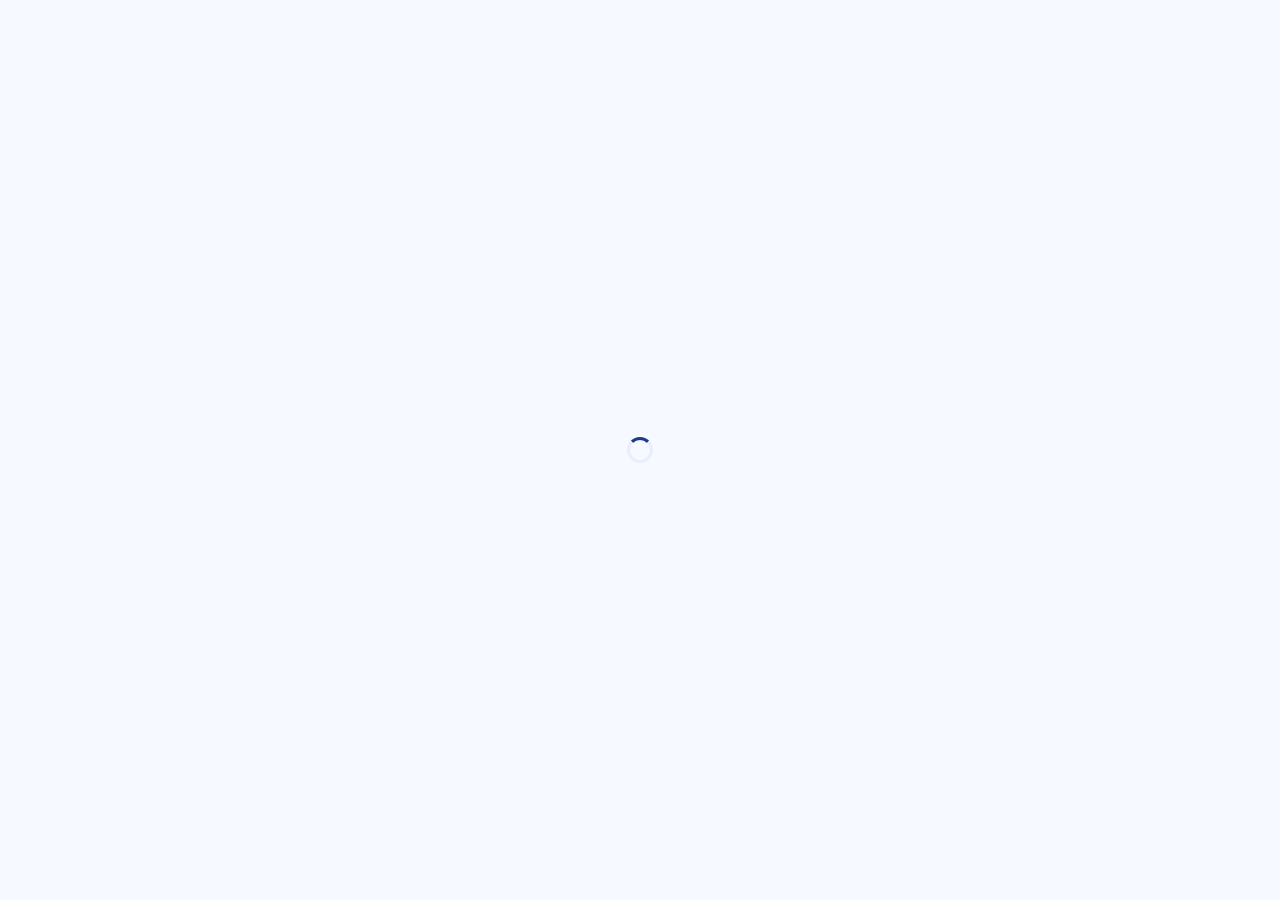
==== index.html @ 063c99f8 "Retirer le suivi de referents, qui n'alimentait rien et se trompait de personne S'abonner a un refer" ====
<!DOCTYPE html>
<html lang="fr">
<head>
  <meta charset="UTF-8" />
  <meta name="viewport" content="width=device-width, initial-scale=1.0" />
  <title>LaSourcee, plateforme de mentorat et d'orientation</title>
  <meta name="description" content="LaSourcee met en relation bénéficiaires et référents expérimentés. Posez vos questions d'orientation, de carrière et d'éducation financière." />
  <link rel="canonical" href="https://lasourcee.org/" />

  <!-- Mots-clés stratégiques. Google les ignore depuis 2009, mais Bing
       s'en sert encore comme signal secondaire, et l'exercice oblige à
       nommer précisément ce que le site propose. Deux termes sont
       géographiques : sur une requête générale, un site neuf n'a aucune
       chance face aux portails installés ; sur une requête localisée, la
       concurrence est mince et le visiteur bien plus qualifié. -->
  <meta name="keywords" content="mentorat étudiant, orientation scolaire, conseil de carrière, éducation financière, choisir sa filière, poser une question à un professionnel, mentor étudiant Afrique, orientation universitaire Bénin, reconversion professionnelle, premier emploi, stage étudiant, référent professionnel" />
  <meta name="author" content="LaSourcee" />
  <meta name="robots" content="index, follow, max-image-preview:large, max-snippet:-1" />
  <meta name="geo.region" content="BJ" />
  <meta name="theme-color" content="#1E3A8A" />
  <link rel="icon" type="image/png" href="assets/favicon.png" />
  <link rel="apple-touch-icon" href="assets/favicon.png" />

  <!-- Aperçu affiché lorsque le lien est partagé (WhatsApp, LinkedIn,
       Facebook, Slack...). Sans ces balises, le partage n'affiche qu'une
       URL nue. -->
  <meta property="og:type" content="website" />
  <meta property="og:site_name" content="LaSourcee" />
  <meta property="og:locale" content="fr_FR" />
  <meta property="og:url" content="https://lasourcee.org/" />
  <meta property="og:title" content="LaSourcee, plateforme de mentorat" />
  <meta property="og:description" content="Posez vos questions d'orientation, de carrière et d'éducation financière à des référents expérimentés." />
  <meta property="og:image" content="https://lasourcee.org/assets/lasource-partage.png" />
  <meta property="og:image:width" content="1200" />
  <meta property="og:image:height" content="630" />
  <meta property="og:image:alt" content="LaSourcee, plateforme de mentorat" />
  <meta name="twitter:card" content="summary_large_image" />
  <meta name="twitter:title" content="LaSourcee, plateforme de mentorat" />
  <meta name="twitter:description" content="Posez vos questions d'orientation, de carrière et d'éducation financière à des référents expérimentés." />
  <meta name="twitter:image" content="https://lasourcee.org/assets/lasource-partage.png" />

  <!-- Données structurées : elles décrivent le site aux moteurs de
       recherche dans un format qu'ils exploitent directement, plutôt
       que de leur laisser deviner à partir du texte. C'est ce qui
       permet à Google d'afficher le nom du site et son champ de
       recherche dans ses résultats. -->
  <script type="application/ld+json">
  {
    "@context": "https://schema.org",
    "@type": "WebSite",
    "name": "LaSourcee",
    "alternateName": "LaSourcee, plateforme de mentorat",
    "url": "https://lasourcee.org/",
    "inLanguage": "fr-FR",
    "description": "LaSourcee met en relation bénéficiaires et référents expérimentés autour du mentorat académique, de l'orientation de carrière et de l'éducation financière.",
    "publisher": {
      "@type": "Organization",
      "name": "LaSourcee",
      "url": "https://lasourcee.org/",
      "logo": {
        "@type": "ImageObject",
        "url": "https://lasourcee.org/assets/lasource-logo.png"
      }
    }
  }
  </script>

  <!-- Le champ de recherche interne : Google peut l'afficher
       directement sous le nom du site dans ses résultats. -->
  <script type="application/ld+json">
  {
    "@context": "https://schema.org",
    "@type": "WebSite",
    "url": "https://lasourcee.org/",
    "potentialAction": {
      "@type": "SearchAction",
      "target": {
        "@type": "EntryPoint",
        "urlTemplate": "https://lasourcee.org/?recherche={search_term_string}"
      },
      "query-input": "required name=search_term_string"
    }
  }
  </script>

  <!-- Questions fréquentes : elles peuvent apparaître dépliées dans les
       résultats de recherche, ce qui occupe plus de place et répond
       avant même le clic. Les réponses décrivent le fonctionnement réel
       du site : un contenu structuré qui ne correspond pas à la page
       est sanctionné par les moteurs. -->
  <script type="application/ld+json">
  {
    "@context": "https://schema.org",
    "@type": "FAQPage",
    "mainEntity": [
      {
        "@type": "Question",
        "name": "LaSourcee est-elle gratuite ?",
        "acceptedAnswer": {
          "@type": "Answer",
          "text": "Oui. Créer un compte, poser des questions et recevoir des réponses de référents est gratuit."
        }
      },
      {
        "@type": "Question",
        "name": "Qui répond aux questions ?",
        "acceptedAnswer": {
          "@type": "Answer",
          "text": "Des référents : des professionnels et des étudiants avancés dont la candidature a été examinée avant d'obtenir le badge de référent vérifié."
        }
      },
      {
        "@type": "Question",
        "name": "Sur quels sujets peut-on poser une question ?",
        "acceptedAnswer": {
          "@type": "Answer",
          "text": "Orientation et choix de filière, construction de carrière et premier emploi, et éducation financière."
        }
      },
      {
        "@type": "Question",
        "name": "Comment devenir référent ?",
        "acceptedAnswer": {
          "@type": "Answer",
          "text": "Depuis votre espace, déposez une candidature avec votre profession, votre expérience et vos domaines d'expertise. Un administrateur l'examine avant validation."
        }
      }
    ]
  }
  </script>
  <link rel="preconnect" href="https://fonts.googleapis.com" />
  <link rel="preconnect" href="https://fonts.gstatic.com" crossorigin />
  <link href="https://fonts.googleapis.com/css2?family=DM+Sans:wght@400;500;600;700&family=DM+Serif+Display&display=swap" rel="stylesheet" />
  <link rel="stylesheet" href="styles.css" />

  <style>
    /* La page reste masquée le temps de savoir si une session est
       ouverte. Sans cela, la vue d'accueil, marquée active dans le HTML,
       s'affiche puis cède la place à l'application : un membre connecté
       voit la vitrine défiler à chaque actualisation. Le voile est levé
       par le script, et par une sécurité si celui-ci ne s'exécute pas. */
    body.demarrage > section.vue,
    body.demarrage > footer { visibility: hidden; }
    .voile-demarrage {
      position: fixed; inset: 0; z-index: 4000;
      display: flex; align-items: center; justify-content: center;
      background: var(--fond);
    }
    .voile-demarrage span {
      width: 26px; height: 26px;
      border: 3px solid var(--bleu-clair);
      border-top-color: var(--primaire);
      border-radius: 50%;
      animation: tourner .7s linear infinite;
    }
    @keyframes tourner { to { transform: rotate(360deg); } }
    body:not(.demarrage) .voile-demarrage { display: none; }
  </style>

  <script>
  /* Appliqué avant le premier rendu : un thème posé plus tard ferait
     apparaître la page en clair une fraction de seconde avant de
     basculer. Choix mémorisé, sinon préférence du système. */
  (function () {
    try {
      var choix = localStorage.getItem('lasourcee-theme');
      if (!choix) {
        choix = window.matchMedia
          && window.matchMedia('(prefers-color-scheme: dark)').matches
          ? 'dark' : 'light';
      }
      if (choix === 'dark') {
        document.documentElement.setAttribute('data-theme', 'dark');
      }
    } catch (e) { /* stockage refusé : thème clair par défaut */ }
  })();
  </script>
</head>
<body class="demarrage">
<div class="voile-demarrage" aria-hidden="true"><span></span></div>

<!-- ============================================================
     BANDEAU CONSENTEMENT COOKIES
     ============================================================ -->
<div class="cookie-banniere" id="cookieBanniere" role="dialog" aria-label="Consentement aux cookies">
  <div class="cookie-texte">
    <strong>Respect de votre vie privée</strong>
    <p>LaSourcee utilise uniquement des cookies nécessaires à votre connexion
       et à votre confort de navigation. Aucune publicité, aucun traçage tiers.</p>
  </div>
  <div class="cookie-actions">
    <button class="btn btn-secondaire btn-petit" onclick="repondreCookies(false)">Refuser</button>
    <button class="btn btn-primaire btn-petit" onclick="repondreCookies(true)">Accepter</button>
  </div>
</div>

<!-- ============================================================
     ZONE DES TOASTS (notifications de confirmation)
     ============================================================ -->
<div class="toasts" id="zoneToasts"></div>

<!-- ============================================================
     VUE 1 — PAGE D'ACCUEIL (non connecté)
     ============================================================ -->
<section class="vue" id="vue-accueil">
  <div class="hero">
    <nav class="hero-nav">
      <a class="marque" href="#" aria-label="LaSourcee, accueil">
        <span class="logo-zone logo-zone-navbar">
          <img src="assets/lasource-symbole.png" alt="" class="logo-img"
               onerror="this.style.display='none'; this.nextElementSibling.style.display='flex';">
          <span class="logo-placeholder" aria-hidden="true">L</span>
        </span>
        <span class="marque-texte">LaSourc<span class="lettre-rouge">e</span></span>
      </a>
      <button class="burger burger-hero" id="burgerHero" aria-label="Menu" onclick="basculerBurgerHero()">
        <span></span><span></span><span></span>
      </button>
      <div class="actions" id="actionsHero">
        <!-- Deux formes du même réglage. Sur écran large, l'icône dans la
             barre. Sur téléphone, une ligne nommée dans le menu que le
             burger ouvre : la barre n'a pas la place, et une icône lune
             seule ne se comprend pas. -->
        <button class="bouton-theme theme-barre" onclick="basculerTheme()" title="Changer de thème" aria-label="Changer de thème">
          <svg class="icone-lune" viewBox="0 0 24 24" fill="none" stroke="currentColor" stroke-width="2" stroke-linecap="round" stroke-linejoin="round"><path d="M21 12.8A9 9 0 1 1 11.2 3a7 7 0 0 0 9.8 9.8z"/></svg>
          <svg class="icone-soleil" viewBox="0 0 24 24" fill="none" stroke="currentColor" stroke-width="2" stroke-linecap="round" stroke-linejoin="round"><circle cx="12" cy="12" r="4"/><path d="M12 2v2M12 20v2M4.9 4.9l1.4 1.4M17.7 17.7l1.4 1.4M2 12h2M20 12h2M4.9 19.1l1.4-1.4M17.7 6.3l1.4-1.4"/></svg>
        </button>
        <button class="ligne-theme" onclick="basculerTheme()">
          <span>Thème</span>
          <span class="ligne-theme-etat">Clair</span>
        </button>
        <button class="btn btn-secondaire" onclick="afficherVue('vue-connexion')">Se connecter</button>
        <button class="btn btn-primaire" onclick="afficherVue('vue-inscription')">Créer un compte</button>
      </div>
    </nav>
    <div class="hero-contenu">
      <div>
         <span class="hero-badge">
          <svg width="14" height="14" viewBox="0 0 24 24" fill="none" stroke="currentColor" stroke-width="2.2" stroke-linecap="round" stroke-linejoin="round"><circle cx="12" cy="12" r="9"/><path d="M15.5 8.5 10.5 10.5 8.5 15.5 13.5 13.5z"/></svg>
          La plateforme qui répond à vos questions
        </span>
        <h1>Trouvez les réponses <em>auprès de ceux qui sont déjà passés par là</em>.</h1>
        <p class="intro">
          <strong>LaSourcee</strong> vous permet d'échanger directement avec des
          professionnels issus des domaines qui vous inspirent. Que vous soyez
          étudiant, débutant ou en pleine réflexion sur votre carrière, posez
          vos questions et bénéficiez de retours d'expérience pour mieux avancer.
        </p>
        <div class="cta">
          <button class="btn btn-primaire" onclick="afficherVue('vue-inscription')">Créer mon compte</button>
          <button class="btn btn-secondaire" onclick="afficherVue('vue-connexion')">J'ai déjà un compte</button>
        </div>
        <div class="hero-actions-mobile">
          <button class="btn btn-primaire" onclick="afficherVue('vue-inscription')">Créer mon compte</button>
          <button class="btn btn-secondaire" onclick="afficherVue('vue-connexion')">J'ai déjà un compte</button>
        </div>
        <ul class="hero-avantages">
          <li>
            <span class="hero-av-icon"><svg width="18" height="18" viewBox="0 0 24 24" fill="none" stroke="currentColor" stroke-width="2" stroke-linecap="round" stroke-linejoin="round"><path d="M21 15a2 2 0 0 1-2 2H7l-4 4V5a2 2 0 0 1 2-2h14a2 2 0 0 1 2 2z"/></svg></span>
            <span>Échangez avec des professionnels</span>
          </li>
          <li>
            <span class="hero-av-icon"><svg width="18" height="18" viewBox="0 0 24 24" fill="none" stroke="currentColor" stroke-width="2" stroke-linecap="round" stroke-linejoin="round"><circle cx="11" cy="11" r="8"/><path d="M21 21l-4.35-4.35"/></svg></span>
            <span>Trouvez des réponses concrètes</span>
          </li>
          <li>
            <span class="hero-av-icon"><svg width="18" height="18" viewBox="0 0 24 24" fill="none" stroke="currentColor" stroke-width="2" stroke-linecap="round" stroke-linejoin="round"><path d="M4.5 16.5L3 21l4.5-1.5M14 4l6 6-9 9H5v-6z"/></svg></span>
            <span>Avancez dans votre parcours</span>
          </li>
          <li>
            <span class="hero-av-icon"><svg width="18" height="18" viewBox="0 0 24 24" fill="none" stroke="currentColor" stroke-width="2" stroke-linecap="round" stroke-linejoin="round"><rect x="3" y="5" width="18" height="14" rx="2"/><path d="M3 10h18M8 15h3"/></svg></span>
            <span>Préparez vos choix financiers</span>
          </li>
        </ul>
      </div>
      <div class="hero-illu">
        <div class="hero-illu-titre">
          <span class="hero-illu-icone" aria-hidden="true">
            <svg width="22" height="22" viewBox="0 0 24 24" fill="none" stroke="currentColor" stroke-width="2" stroke-linecap="round" stroke-linejoin="round"><path d="M21 15a2 2 0 0 1-2 2H7l-4 4V5a2 2 0 0 1 2-2h14a2 2 0 0 1 2 2z"/></svg>
          </span>
          <h2>Questions populaires</h2>
        </div>
        <div id="hero-questions">
          <p class="hero-vide">Chargement des dernières questions…</p>
        </div>
        </div>
    </div>
    <div class="hero-stats-wrap">
      <div class="hero-stats">
        <p class="hero-stats-titre">Rejoignez une communauté grandissante</p>
        <div class="hero-stats-grid">
          <div class="hero-stat">
            <span class="hero-stat-icon"><svg width="20" height="20" viewBox="0 0 24 24" fill="none" stroke="currentColor" stroke-width="2" stroke-linecap="round" stroke-linejoin="round"><path d="M17 21v-2a4 4 0 0 0-4-4H5a4 4 0 0 0-4 4v2"/><circle cx="9" cy="7" r="4"/><path d="M23 21v-2a4 4 0 0 0-3-3.87M16 3.13a4 4 0 0 1 0 7.75"/></svg></span>
            <div><strong id="stat-membres">…</strong><span>Membres</span></div>
          </div>
          <div class="hero-stat">
            <span class="hero-stat-icon"><svg width="20" height="20" viewBox="0 0 24 24" fill="none" stroke="currentColor" stroke-width="2" stroke-linecap="round" stroke-linejoin="round"><path d="M21 15a2 2 0 0 1-2 2H7l-4 4V5a2 2 0 0 1 2-2h14a2 2 0 0 1 2 2z"/></svg></span>
            <div><strong id="stat-questions">…</strong><span>Questions posées</span></div>
          </div>
          <div class="hero-stat">
            <span class="hero-stat-icon"><svg width="20" height="20" viewBox="0 0 24 24" fill="none" stroke="currentColor" stroke-width="2" stroke-linecap="round" stroke-linejoin="round"><path d="M22 11.08V12a10 10 0 1 1-5.93-9.14"/><path d="M22 4L12 14.01l-3-3"/></svg></span>
            <div><strong id="stat-reponses">…</strong><span>Réponses partagées</span></div>
          </div>
          <div class="hero-stat hero-stat-note">
            <span class="hero-stat-icon"><svg width="20" height="20" viewBox="0 0 24 24" fill="currentColor" stroke="currentColor" stroke-width="1" stroke-linecap="round" stroke-linejoin="round"><polygon points="12 2 15.09 8.26 22 9.27 17 14.14 18.18 21.02 12 17.77 5.82 21.02 7 14.14 2 9.27 8.91 8.26 12 2"/></svg></span>
            <div><strong>4,8/5</strong><span>Note moyenne</span></div>
          </div>
        </div>
      </div>
    </div>
  </div>

  <footer class="pied-page">
    <div class="pied-contenu">
      <div class="pied-marque">
        <span class="pied-nom">LaSourcee</span>
        <p>Le mentorat qui relie les générations : orientation, carrière,
           éducation financière.</p>
      </div>
      <nav class="pied-liens" aria-label="Liens de bas de page">
        <button type="button" onclick="ouvrirMentionsLegales('confidentialite')">Confidentialité</button>
        <button type="button" onclick="ouvrirMentionsLegales('conditions')">Conditions d'utilisation</button>
        <button type="button" onclick="ouvrirMentionsLegales('mentions')">Mentions légales</button>
        <a href="mailto:djorod@lasourcee.org">Nous écrire</a>
      </nav>
    </div>
    <div class="pied-bas">
      <span>&copy; 2026 LaSourcee. Tous droits réservés.</span>
      <span class="pied-signature">Coding_DJOROD</span>
    </div>
  </footer>

</section>

<!-- ============================================================
     VUE 2 — CONNEXION
     ============================================================ -->
<section class="vue" id="vue-connexion">
  <div class="page-auth">
    <div class="boite-auth">
      <div class="logo-auth">
        <span class="logo-zone logo-zone-auth">
          <img src="assets/lasource-logo.png" alt="LaSourcee" class="logo-img"
               onerror="this.style.display='none'; this.nextElementSibling.style.display='flex';">
          <span class="logo-placeholder logo-placeholder-grand" aria-hidden="true">
            <span class="logo-placeholder-letter">L</span>
            <span class="logo-placeholder-nom">LaSourcee</span>
          </span>
        </span>
      </div>
      <h1>Bienvenue</h1>
      <p class="sous-titre">Connectez-vous pour accéder à votre espace</p>

      <button class="btn-social" id="btn-google" onclick="connecterGoogle()">
        <svg viewBox="0 0 24 24"><path fill="#4285F4" d="M22.56 12.25c0-.78-.07-1.53-.2-2.25H12v4.26h5.92c-.26 1.37-1.04 2.53-2.21 3.31v2.77h3.57c2.08-1.92 3.28-4.74 3.28-8.09z"/><path fill="#34A853" d="M12 23c2.97 0 5.46-.98 7.28-2.66l-3.57-2.77c-.98.66-2.23 1.06-3.71 1.06-2.86 0-5.29-1.93-6.16-4.53H2.18v2.84C3.99 20.53 7.7 23 12 23z"/><path fill="#FBBC05" d="M5.84 14.09c-.22-.66-.35-1.36-.35-2.09s.13-1.43.35-2.09V7.07H2.18C1.43 8.55 1 10.22 1 12s.43 3.45 1.18 4.93l3.66-2.84z"/><path fill="#EA4335" d="M12 5.38c1.62 0 3.06.56 4.21 1.64l3.15-3.15C17.45 2.09 14.97 1 12 1 7.7 1 3.99 3.47 2.18 7.07l3.66 2.84c.87-2.6 3.3-4.53 6.16-4.53z"/></svg>
        Continuer avec Google
      </button>

      <div class="sep-ou">ou avec votre e-mail</div>

      <div class="champ">
        <label for="email-conn">Adresse e-mail</label>
        <input type="email" id="email-conn" placeholder="vous@exemple.com" autocomplete="email" />
      </div>
      <div class="champ">
        <label>Mot de passe</label>
        <div class="champ-mdp"><input type="password" id="mdp-conn" placeholder="••••••••" /><button type="button" class="btn-oeil" aria-label="Afficher le mot de passe" onclick="basculerOeil(this)"><svg class="oeil-ouvert" viewBox="0 0 24 24" width="18" height="18" fill="none" stroke="currentColor" stroke-width="2" stroke-linecap="round" stroke-linejoin="round"><path d="M1 12s4-7 11-7 11 7 11 7-4 7-11 7S1 12 1 12z"/><circle cx="12" cy="12" r="3"/></svg><svg class="oeil-ferme" viewBox="0 0 24 24" width="18" height="18" fill="none" stroke="currentColor" stroke-width="2" stroke-linecap="round" stroke-linejoin="round" style="display:none;"><path d="M17.94 17.94A10.94 10.94 0 0 1 12 19c-7 0-11-7-11-7a19.77 19.77 0 0 1 4.22-5.17"/><path d="M9.9 4.24A10.94 10.94 0 0 1 12 4c7 0 11 7 11 7a19.85 19.85 0 0 1-3.17 4.05"/><path d="M14.12 14.12a3 3 0 1 1-4.24-4.24"/><line x1="1" y1="1" x2="23" y2="23"/></svg></button></div>
      </div>
      <div class="liens-connexion">
        <!-- Accès permanent à la saisie du code. Quelqu'un qui ferme la
             page après son inscription, ou qui revient le lendemain, ne
             doit pas avoir à échouer à se connecter pour retrouver
             l'endroit où saisir son code. -->
        <a href="#" onclick="ouvrirSaisieCode(); return false;">J'ai un code à saisir</a>
        <a href="#" onclick="afficherVue('vue-oubli'); return false;">Mot de passe oublié ?</a>
      </div>
      <button class="btn btn-primaire btn-bloc" onclick="seConnecter()">Se connecter</button>
      <p class="lien-bas">Pas encore de compte ? <a href="#" onclick="afficherVue('vue-inscription'); return false;">Créer un compte</a></p>
    </div>
  </div>
</section>

<!-- ============================================================
     VUE 3 — INSCRIPTION
     ============================================================ -->
<section class="vue" id="vue-inscription">
  <div class="page-auth">
    <div class="boite-auth">
      <div class="logo-auth">
        <span class="logo-zone logo-zone-auth">
          <img src="assets/lasource-logo.png" alt="LaSourcee" class="logo-img"
               onerror="this.style.display='none'; this.nextElementSibling.style.display='flex';">
          <span class="logo-placeholder logo-placeholder-grand" aria-hidden="true">
            <span class="logo-placeholder-letter">L</span>
            <span class="logo-placeholder-nom">LaSourcee</span>
          </span>
        </span>
      </div>
      <h1>Créer un compte</h1>
      <p class="sous-titre">Choisissez votre profil pour commencer</p>

      <div class="choix-roles">
        <div class="carte-role actif" data-role="etudiant" onclick="choisirRole(this, 'etudiant')">
          <svg class="ic" style="width:28px;height:28px;" viewBox="0 0 24 24" aria-hidden="true"><path d="M3 8.4 12 4.6l9 3.8-9 3.8z" fill="none" stroke="currentColor" stroke-width="1.7" stroke-linejoin="round"/><path d="M20.4 8.7v4.6M7 11V15c0 1.4 2.2 2.6 5 2.6s5-1.2 5-2.6v-4" fill="none" stroke="currentColor" stroke-width="1.7" stroke-linecap="round"/></svg>
          <strong>Bénéficiaire</strong>
          <span>Je cherche des conseils</span>
        </div>
        <div class="carte-role" data-role="mentor" onclick="choisirRole(this, 'mentor')">
          <svg class="ic" style="width:28px;height:28px;" viewBox="0 0 24 24" aria-hidden="true"><path d="M7 4.5h10V8a5 5 0 0 1-10 0z M7 5.8H4.2v1.6a3 3 0 0 0 3 3 M17 5.8h2.8v1.6a3 3 0 0 1-3 3 M9.5 14.2h5 M10 14.2v3h4v-3 M8 20h8" fill="none" stroke="currentColor" stroke-width="1.7" stroke-linecap="round" stroke-linejoin="round"/></svg>
          <strong>Référent</strong>
          <span>Je partage mon expertise</span>
        </div>
      </div>

      <div class="champs-cote">
        <div class="champ"><label>Prénom</label><input type="text" id="prenom-ins" placeholder="Chabi" /></div>
        <div class="champ"><label>Nom</label><input type="text" id="nom-ins" placeholder="Gbaguidi" /></div>
      </div>
      <div class="champ"><label for="email-ins">Adresse e-mail</label><input type="email" id="email-ins" placeholder="vous@exemple.com" /></div>
      <div class="champ"><label for="tel-ins">Téléphone <span class="facultatif">facultatif</span></label>
        <input type="tel" id="tel-ins" inputmode="tel" autocomplete="tel"
               placeholder="+XXX XX XX XX XX" />
        <p class="aide-champ">Avec l'indicatif de votre pays. Visible de vous
          seul, il sert à vous joindre si votre adresse e-mail ne répond plus.</p>
      </div>
      <div class="champ"><label>Mot de passe</label><div class="champ-mdp"><input type="password" id="mdp-ins" placeholder="Au moins 8 caractères" /><button type="button" class="btn-oeil" aria-label="Afficher le mot de passe" onclick="basculerOeil(this)"><svg class="oeil-ouvert" viewBox="0 0 24 24" width="18" height="18" fill="none" stroke="currentColor" stroke-width="2" stroke-linecap="round" stroke-linejoin="round"><path d="M1 12s4-7 11-7 11 7 11 7-4 7-11 7S1 12 1 12z"/><circle cx="12" cy="12" r="3"/></svg><svg class="oeil-ferme" viewBox="0 0 24 24" width="18" height="18" fill="none" stroke="currentColor" stroke-width="2" stroke-linecap="round" stroke-linejoin="round" style="display:none;"><path d="M17.94 17.94A10.94 10.94 0 0 1 12 19c-7 0-11-7-11-7a19.77 19.77 0 0 1 4.22-5.17"/><path d="M9.9 4.24A10.94 10.94 0 0 1 12 4c7 0 11 7 11 7a19.85 19.85 0 0 1-3.17 4.05"/><path d="M14.12 14.12a3 3 0 1 1-4.24-4.24"/><line x1="1" y1="1" x2="23" y2="23"/></svg></button></div></div>
      <div class="champ"><label>Confirmation du mot de passe</label><div class="champ-mdp"><input type="password" id="mdp2-ins" placeholder="Retapez votre mot de passe" /><button type="button" class="btn-oeil" aria-label="Afficher le mot de passe" onclick="basculerOeil(this)"><svg class="oeil-ouvert" viewBox="0 0 24 24" width="18" height="18" fill="none" stroke="currentColor" stroke-width="2" stroke-linecap="round" stroke-linejoin="round"><path d="M1 12s4-7 11-7 11 7 11 7-4 7-11 7S1 12 1 12z"/><circle cx="12" cy="12" r="3"/></svg><svg class="oeil-ferme" viewBox="0 0 24 24" width="18" height="18" fill="none" stroke="currentColor" stroke-width="2" stroke-linecap="round" stroke-linejoin="round" style="display:none;"><path d="M17.94 17.94A10.94 10.94 0 0 1 12 19c-7 0-11-7-11-7a19.77 19.77 0 0 1 4.22-5.17"/><path d="M9.9 4.24A10.94 10.94 0 0 1 12 4c7 0 11 7 11 7a19.85 19.85 0 0 1-3.17 4.05"/><path d="M14.12 14.12a3 3 0 1 1-4.24-4.24"/><line x1="1" y1="1" x2="23" y2="23"/></svg></button></div></div>
      <!-- Consentement. Ni l'inscription ni la connexion Google ne
           demandaient quoi que ce soit : les donnees etaient collectees
           sans que personne ne l'ait accepte, ni meme lu. -->
      <fieldset class="bloc-consentement">
        <legend>Avant de créer votre compte</legend>
        <label class="case-consentement">
          <input type="checkbox" id="cons-conditions" onchange="majBoutonInscription()" />
          <span>J'ai lu et j'accepte les
            <a href="#" onclick="event.preventDefault(); ouvrirMentionsLegales('conditions');">conditions d'utilisation</a>.</span>
        </label>
        <label class="case-consentement">
          <input type="checkbox" id="cons-donnees" onchange="majBoutonInscription()" />
          <span>J'autorise LaSourcee à conserver mon nom, mon adresse
            e-mail et les informations de mon profil, dans les conditions
            décrites par la
            <a href="#" onclick="event.preventDefault(); ouvrirMentionsLegales('confidentialite');">politique de confidentialité</a>.</span>
        </label>
        <label class="case-consentement">
          <input type="checkbox" id="cons-notifs" />
          <span>J'accepte de recevoir par e-mail les réponses à mes
            questions. <em>Facultatif, modifiable à tout moment.</em></span>
        </label>
      </fieldset>


      <button class="btn btn-primaire btn-bloc" onclick="commencerOnboarding()">Continuer →</button>

      <div class="sep-ou">ou</div>

      <button class="btn-social" onclick="connecterGoogle()">
        <svg viewBox="0 0 24 24"><path fill="#4285F4" d="M22.56 12.25c0-.78-.07-1.53-.2-2.25H12v4.26h5.92c-.26 1.37-1.04 2.53-2.21 3.31v2.77h3.57c2.08-1.92 3.28-4.74 3.28-8.09z"/><path fill="#34A853" d="M12 23c2.97 0 5.46-.98 7.28-2.66l-3.57-2.77c-.98.66-2.23 1.06-3.71 1.06-2.86 0-5.29-1.93-6.16-4.53H2.18v2.84C3.99 20.53 7.7 23 12 23z"/><path fill="#FBBC05" d="M5.84 14.09c-.22-.66-.35-1.36-.35-2.09s.13-1.43.35-2.09V7.07H2.18C1.43 8.55 1 10.22 1 12s.43 3.45 1.18 4.93l3.66-2.84z"/><path fill="#EA4335" d="M12 5.38c1.62 0 3.06.56 4.21 1.64l3.15-3.15C17.45 2.09 14.97 1 12 1 7.7 1 3.99 3.47 2.18 7.07l3.66 2.84c.87-2.6 3.3-4.53 6.16-4.53z"/></svg>
        S'inscrire avec Google
      </button>

      <p class="lien-bas">Vous avez déjà un compte ? <a href="#" onclick="afficherVue('vue-connexion'); return false;">Se connecter</a></p>
    </div>
  </div>
</section>

<!-- ============================================================
     VUE 4 — MOT DE PASSE OUBLIÉ
     ============================================================ -->
<section class="vue" id="vue-oubli">
  <div class="page-auth">
    <div class="boite-auth">
      <div class="logo-auth">
        <span class="logo-zone logo-zone-auth">
          <img src="assets/lasource-logo.png" alt="LaSourcee" class="logo-img"
               onerror="this.style.display='none'; this.nextElementSibling.style.display='flex';">
          <span class="logo-placeholder logo-placeholder-grand" aria-hidden="true">
            <span class="logo-placeholder-letter">L</span>
            <span class="logo-placeholder-nom">LaSourcee</span>
          </span>
        </span>
      </div>
      <h1>Mot de passe oublié</h1>
      <p class="sous-titre">Saisissez votre e-mail, nous vous enverrons un lien de réinitialisation.</p>
      <div class="champ"><label for="email-oubli">Adresse e-mail</label>
        <input type="email" id="email-oubli" placeholder="vous@exemple.com" autocomplete="email" /></div>
      <button class="btn btn-primaire btn-bloc" onclick="demanderReinitialisation()">Envoyer le lien</button>
      <p class="lien-bas"><a href="#" onclick="afficherVue('vue-connexion'); return false;">← Retour à la connexion</a></p>
    </div>
  </div>
</section>

<!-- ============================================================
     VUE 5 — ONBOARDING (4 étapes)
     ============================================================ -->
<!-- ============================================================
     CONFIRMATION D'ADRESSE, par code
     ------------------------------------------------------------
     Une vue a part entiere, et non une fenetre qu'il faut trouver :
     c'est l'etape ou l'inscription se termine ou echoue, et la moitie
     des comptes s'y arretaient faute d'un endroit clair ou saisir.
     ============================================================ -->
<section class="vue" id="vue-confirmation">
  <div class="page-auth">
    <div class="boite-auth">
      <div class="logo-auth">
        <span class="logo-zone">
          <img src="assets/lasource-symbole.png" alt="" class="logo-img"
               onerror="this.style.display='none';">
        </span>
      </div>
      <h1>Confirmez votre adresse</h1>
      <p class="sous-titre">Un code à six chiffres vient d'être envoyé à
        <strong id="conf-adresse"></strong>.</p>

      <div class="champ">
        <label for="conf-code">Code reçu</label>
        <input id="conf-code" class="saisie-code" inputmode="numeric"
               autocomplete="one-time-code" maxlength="7" placeholder="000 000"
               oninput="formaterCode(this)"
               onkeydown="if(event.key==='Enter') validerCodeInscription(this)" />
        <p class="aide-champ" id="conf-aide">Le message ne contient aucun
          lien : recopiez simplement les six chiffres.</p>
      </div>

      <button class="btn btn-primaire" style="width:100%;"
              onclick="validerCodeInscription(this)">Valider mon adresse</button>

      <p class="note-param" id="conf-retour"></p>

      <div class="sep-ou"><span>Vous n'avez rien reçu ?</span></div>

      <button class="btn btn-secondaire" style="width:100%;"
              id="btn-nouveau-code"
              onclick="demanderNouveauCode(this)">Envoyer un nouveau code</button>
      <p class="aide-champ" style="margin-top:10px;">Regardez dans les
        indésirables. Si rien n'arrive, votre compte reste utilisable :
        continuez et confirmez plus tard depuis vos paramètres.</p>

      <button class="btn btn-fantome" style="width:100%; margin-top:10px;"
              onclick="continuerSansConfirmer()">Continuer pour l'instant</button>
    </div>
  </div>
</section>

<section class="vue" id="vue-onboarding">
  <div class="page-auth">
    <div class="boite-auth" style="max-width:560px;">
      <div class="barre-prog">
        <div class="etape fait" id="ob-e1"></div>
        <div class="etape" id="ob-e2"></div>
        <div class="etape" id="ob-e3"></div>
        <div class="etape" id="ob-e4"></div>
      </div>
      <div class="etapes-info"><span>Étape <strong id="ob-num">1</strong>/4</span><span id="ob-label">Informations de base</span></div>

      <!-- Étape 1 -->
      <div class="etape-contenu" id="etape-1">
        <h2 style="font-size:1.5rem; margin-bottom:14px;">Parlez-nous de vous</h2>
        <div class="champ"><label>Pays</label>
          <select id="select-pays"></select>
        </div>
        <div class="champs-cote">
          <div class="champ"><label for="ob-niveau">Diplôme le plus élevé obtenu</label>
            <select id="ob-niveau"><option value="">Choisissez…</option></select>
          </div>
          <div class="champ"><label for="ob-domaine">Domaine ou métier</label>
            <select id="ob-domaine" onchange="basculerDomaineLibre()"><option value="">Choisissez…</option></select>
          </div>
        </div>
        <div class="champ" id="champ-domaine-libre" style="display:none;">
          <label for="ob-domaine-libre">Précisez votre domaine ou votre métier</label>
          <input type="text" id="ob-domaine-libre" maxlength="80"
                 placeholder="Ex : sérigraphie, apiculture, arbitrage sportif" />
          <p class="aide-champ">Écrivez-le comme vous le diriez. Aucune liste
            ne contient tous les métiers.</p>
        </div>
        <div class="champ"><label for="ob-situation">Où en êtes-vous ?</label>
          <select id="ob-situation"><option value="">Choisissez…</option></select>
        </div>
        <fieldset class="champ groupe-objectifs">
          <legend>Ce que vous cherchez</legend>
          <div class="chips-objectifs" id="ob-objectifs"></div>
          <p class="aide-champ" id="ob-objectifs-aide"></p>
        </fieldset>
        <div class="champ"><label for="ob-etablissement">Établissement ou lieu de formation</label>
          <input type="text" id="ob-etablissement" list="liste-etablissements"
                 maxlength="120" placeholder="Université, école, centre de formation ou atelier" />
          <datalist id="liste-etablissements"></datalist>
          <p class="aide-champ">Facultatif. Saisissez librement si votre établissement n'est pas proposé.</p>
        </div>
        <div class="champ"><label for="ob-bio">Courte présentation</label>
          <textarea id="ob-bio" maxlength="500" placeholder="Quelques mots sur vous (facultatif)"></textarea>
        </div>
      </div>

      <!-- Étape 2 -->
      <div class="etape-contenu" id="etape-2" style="display:none;">
        <h2 style="font-size:1.5rem; margin-bottom:6px;">Vos secteurs d'intérêt</h2>
        <p style="color:var(--texte-doux); font-size:13px; margin-bottom:14px;">Choisissez au moins 2 secteurs pour personnaliser votre fil.</p>
        <div class="chips-select">
          <div class="chip-select" onclick="toggleChip(this)">Technologie</div>
          <div class="chip-select" onclick="toggleChip(this)">Médecine</div>
          <div class="chip-select" onclick="toggleChip(this)">Droit</div>
          <div class="chip-select" onclick="toggleChip(this)">Finance</div>
          <div class="chip-select" onclick="toggleChip(this)">Arts</div>
          <div class="chip-select" onclick="toggleChip(this)">Éducation</div>
          <div class="chip-select" onclick="toggleChip(this)">Ingénierie</div>
          <div class="chip-select" onclick="toggleChip(this)">Entrepreneuriat</div>
          <div class="chip-select" data-autre="1" onclick="ouvrirAjoutSecteur(this)">+ Autre</div>
        </div>
        <div class="champ" id="champ-autre-secteur" style="display:none; margin-top:10px;">
          <label>Précisez votre secteur</label>
          <div style="display:flex; gap:8px;">
            <input type="text" id="input-autre-secteur" placeholder="Ex : Agriculture durable" style="flex:1;" />
            <button type="button" class="btn btn-secondaire btn-petit" onclick="ajouterSecteurPerso()">Ajouter</button>
          </div>
          <p style="font-size:12px; color:var(--texte-doux); margin-top:6px;">Vous pouvez ajouter plusieurs secteurs personnalisés.</p>
        </div>
      </div>

      <!-- Étape 3 -->
      <div class="etape-contenu" id="etape-3" style="display:none;">
        <h2 style="font-size:1.5rem; margin-bottom:14px;">Votre photo de profil</h2>
        <div style="display:flex; align-items:center; gap:20px;">
          <div class="avatar avatar-l" id="avatar-onboarding"></div>
          <div>
            <button class="btn btn-secondaire" onclick="choisirPhotoOnboarding()"><svg class="ic" viewBox="0 0 24 24" aria-hidden="true"><rect x="3" y="7" width="18" height="13" rx="2.2"/><path d="M8.5 7 10 4.7h4L15.5 7"/><circle cx="12" cy="13.3" r="3.3"/></svg> Téléverser une photo</button>
            <p style="font-size:12px; color:var(--texte-doux); margin-top:8px;">JPG ou PNG, max 2 Mo. Optionnel.</p>
          </div>
        </div>
      </div>

      <!-- Étape 4 -->
      <div class="etape-contenu" id="etape-4" style="display:none;">
        <h2 style="font-size:1.5rem; margin-bottom:14px;">Bienvenue sur LaSourcee</h2>
        <p style="margin-bottom:12px;">Vous êtes prêt(e) à explorer la plateforme. Voici quelques fonctionnalités clés :</p>
        <ul style="list-style:none; padding:0; color:var(--texte-doux); font-size:14px; line-height:1.6;">
          <li style="display:flex; gap:10px; align-items:flex-start; padding:6px 0;"><svg class="ic" viewBox="0 0 24 24" style="color:var(--primaire); margin-top:2px;"><path d="M5 4.5h10.5a1.6 1.6 0 0 1 1.6 1.6V20H6.5A1.6 1.6 0 0 1 5 18.4z"/><path d="M8.5 4.5V20"/></svg> Parcourez le fil de questions par secteur</li>
          <li style="display:flex; gap:10px; align-items:flex-start; padding:6px 0;"><svg class="ic" viewBox="0 0 24 24" style="color:var(--primaire); margin-top:2px;"><path d="M4 5h16v10.5H9L4.5 20z"/></svg> Échangez par messagerie privée avec les référents</li>
          <li style="display:flex; gap:10px; align-items:flex-start; padding:6px 0;"><svg class="ic" viewBox="0 0 24 24" style="color:var(--primaire); margin-top:2px;"><path d="M6 9a6 6 0 0 1 12 0c0 5 2 6 2 6H4s2-1 2-6"/><path d="M10 21h4"/></svg> Recevez des notifications pour les nouvelles réponses</li>
          <li style="display:flex; gap:10px; align-items:flex-start; padding:6px 0;"><svg class="ic" viewBox="0 0 24 24" style="color:var(--accent); margin-top:2px;"><path d="M12 3.2 13.8 9 19.5 10.8 13.8 12.6 12 18.4 10.2 12.6 4.5 10.8 10.2 9z"/></svg> Notez les réponses pour aider la communauté</li>
        </ul>
      </div>

      <div style="display:flex; justify-content:space-between; margin-top:24px;">
        <button class="btn btn-secondaire" id="ob-prec" onclick="naviguerEtape(-1)" disabled>← Précédent</button>
        <button class="btn btn-primaire" id="ob-suiv" onclick="naviguerEtape(1)">Suivant →</button>
      </div>
    </div>
  </div>
</section>

<!-- ============================================================
     APPLICATION CONNECTÉE — NAVBAR + VUES
     ============================================================ -->
<section class="vue" id="vue-app">
  <nav class="navbar">
    <a class="marque" href="#" onclick="naviguerApp('fil'); return false;" aria-label="LaSourcee, accueil">
      <span class="logo-zone logo-zone-navbar">
        <img src="assets/lasource-symbole.png" alt="" class="logo-img"
             onerror="this.style.display='none'; this.nextElementSibling.style.display='flex';">
        <span class="logo-placeholder" aria-hidden="true">L</span>
      </span>
      <span class="marque-texte">LaSourc<span class="lettre-rouge">e</span></span>
    </a>
    <div class="nav-recherche">
      <input type="text" placeholder="Rechercher référents, questions, secteurs…" id="recherche-glob" oninput="rechercher(this.value)" onfocus="rechercher(this.value)" onkeydown="if(event.key==='Enter'){event.preventDefault(); lancerRecherche();}" />
      <button type="button" class="btn-recherche" onclick="lancerRecherche()" title="Rechercher" aria-label="Rechercher">
        <svg viewBox="0 0 24 24" width="16" height="16" fill="none" stroke="currentColor" stroke-width="2.2" stroke-linecap="round" stroke-linejoin="round"><circle cx="11" cy="11" r="7"/><path d="m20 20-3.5-3.5"/></svg>
      </button>
      <div class="dropdown-recherche" id="dropRech"></div>
    </div>
    <button class="burger burger-app" id="burgerApp" aria-label="Menu" onclick="basculerBurgerApp()">
      <span></span><span></span><span></span>
    </button>
    <div class="nav-liens">
      <button class="nav-bouton" data-section="fil" onclick="naviguerApp('fil')" title="Accueil" aria-label="Accueil"><svg class="ic ic-l" viewBox="0 0 24 24" aria-hidden="true"><path d="M3 11.4 12 4l9 7.4"/><path d="M5.5 9.8V20h13V9.8"/></svg></button>
      <button class="nav-bouton" data-section="notifs" onclick="basculerNotifs()" title="Notifications" aria-label="Notifications">
        <svg class="icone-cloche" viewBox="0 0 24 24" width="22" height="22" fill="#111" aria-hidden="true">
          <path d="M12 22a2.4 2.4 0 0 0 2.4-2.4H9.6A2.4 2.4 0 0 0 12 22Zm7.2-5.6V11a7.2 7.2 0 0 0-5.6-7.04V3.2a1.6 1.6 0 1 0-3.2 0v.76A7.2 7.2 0 0 0 4.8 11v5.4l-1.6 1.6v.8h17.6v-.8Z"/>
        </svg>
        <span class="badge-notif" id="badge-notif">4</span>
      </button>
      <!-- Le bouton de thème était placé DANS .nav-profil, un bloc
           cliquable : changer de thème ouvrait donc aussi le menu du
           profil. Il en sort et devient un voisin, masqué sur téléphone
           où il rejoint le menu, avec un libellé. -->
      <button class="bouton-theme theme-barre" onclick="basculerTheme()" title="Changer de thème" aria-label="Changer de thème">
        <svg class="icone-lune" viewBox="0 0 24 24" fill="none" stroke="currentColor" stroke-width="2" stroke-linecap="round" stroke-linejoin="round"><path d="M21 12.8A9 9 0 1 1 11.2 3a7 7 0 0 0 9.8 9.8z"/></svg>
        <svg class="icone-soleil" viewBox="0 0 24 24" fill="none" stroke="currentColor" stroke-width="2" stroke-linecap="round" stroke-linejoin="round"><circle cx="12" cy="12" r="4"/><path d="M12 2v2M12 20v2M4.9 4.9l1.4 1.4M17.7 17.7l1.4 1.4M2 12h2M20 12h2M4.9 19.1l1.4-1.4M17.7 6.3l1.4-1.4"/></svg>
      </button>
      <div class="nav-profil" onclick="basculerMenuProfil()">
        <div class="avatar avatar-s" id="avatar-nav"></div>
        <span style="font-size:14px;">▾</span>
      </div>
    </div>
  </nav>

  <div class="menu-burger-app" id="menuBurgerApp">
    <button onclick="naviguerApp('fil'); fermerBurgerApp();">Accueil</button>
    <button onclick="basculerNotifs(); fermerBurgerApp();">Notifications</button>
    <button onclick="naviguerApp('profil'); fermerBurgerApp();">Mon profil</button>
    <button onclick="naviguerApp('messages'); fermerBurgerApp();">Messages</button>
    <button onclick="naviguerApp('parametres'); fermerBurgerApp();">Paramètres</button>
    <!-- Sur téléphone, le thème se règle ici : une ligne nommée, à côté
         des autres réglages, plutôt qu'une icône muette serrée contre
         l'avatar dans une barre où la place manque. -->
    <button class="ligne-theme" onclick="basculerTheme()">
      <span>Thème</span>
      <span class="ligne-theme-etat">Clair</span>
    </button>
    <button onclick="seDeconnecter(); fermerBurgerApp();" style="color:var(--rouge);">Se déconnecter</button>
  </div>

  <div class="menu-profil" id="menuProfil">
    <button onclick="naviguerApp('profil')"><svg class="ic" viewBox="0 0 24 24" aria-hidden="true"><circle cx="12" cy="8" r="4"/><path d="M4 21c0-4.4 4-6.5 8-6.5s8 2.1 8 6.5"/></svg> Mon profil</button>
    <button onclick="naviguerApp('mentor')" id="lien-mentor"><svg class="ic" viewBox="0 0 24 24" aria-hidden="true"><path d="M7 4.5h10V8a5 5 0 0 1-10 0z"/><path d="M7 5.8H4.2v1.6a3 3 0 0 0 3 3"/><path d="M17 5.8h2.8v1.6a3 3 0 0 1-3 3"/><path d="M9.5 14.2h5"/><path d="M10 14.2v3h4v-3"/><path d="M8 20h8"/></svg> Espace référent</button>
    <button onclick="naviguerApp('messages')"><svg class="ic" viewBox="0 0 24 24" aria-hidden="true"><path d="M4 5h16v10.5H9L4.5 20z"/></svg> Messages<span class="compteur-admin" id="compteur-messages" hidden></span></button>
    <button onclick="naviguerApp('parametres')"><svg class="ic" viewBox="0 0 24 24" aria-hidden="true"><circle cx="12" cy="12" r="3.2"/><path d="M12 2.5v3M12 18.5v3M2.5 12h3M18.5 12h3M5.2 5.2l2.1 2.1M16.7 16.7l2.1 2.1M18.8 5.2l-2.1 2.1M7.3 16.7l-2.1 2.1"/></svg> Paramètres</button>
    <button onclick="naviguerApp('admin')" id="lien-admin"><svg class="ic" viewBox="0 0 24 24" aria-hidden="true"><path d="M12 3 5 6v5.2c0 4.4 3 7.8 7 9.8 4-2 7-5.4 7-9.8V6z"/></svg> Administration</button>
    <button onclick="seDeconnecter()" style="color:var(--rouge);"><svg class="ic" viewBox="0 0 24 24" aria-hidden="true"><path d="M9 21H5a2 2 0 0 1-2-2V5a2 2 0 0 1 2-2h4"/><path d="M16 16.5 20.5 12 16 7.5"/><path d="M20.5 12H9"/></svg> Se déconnecter</button>
  </div>

  <div class="panneau-notifs" id="panneauNotifs">
    <header>
      <svg viewBox="0 0 24 24" width="18" height="18" fill="#111"><path d="M12 22a2.4 2.4 0 0 0 2.4-2.4H9.6A2.4 2.4 0 0 0 12 22Zm7.2-5.6V11a7.2 7.2 0 0 0-5.6-7.04V3.2a1.6 1.6 0 1 0-3.2 0v.76A7.2 7.2 0 0 0 4.8 11v5.4l-1.6 1.6v.8h17.6v-.8Z"/></svg>
      <button class="btn-fantome btn-petit" onclick="toutMarquerLu()" style="margin-left:auto;">Tout marquer comme lu</button>
    </header>
    <div id="liste-notifs"></div>
  </div>

  <!-- Sous-vue : Fil d'actualité -->
  <div class="sous-vue active" id="sv-fil">
    <div class="layout-3col">
      <aside class="col-gauche">
        <div class="carte profil-sidebar" id="sidebar-profil"></div>
        <div class="carte" style="margin-top:16px;">
          <div class="carte-titre">Mes secteurs</div>
          <div id="mes-secteurs" style="display:flex; flex-wrap:wrap; gap:6px;"></div>
        </div>
        <div class="carte" style="margin-top:16px;">
          <div class="carte-titre">Référents à découvrir</div>
          <div class="liste-suivis" id="mentors-suivis"></div>
        </div>
      </aside>

      <main class="col-centre">
        <!-- Rappel de profil, rempli par le script quand il a lieu d'être.
             La carte de complétion vit sur la page du profil, que les
             personnes concernées ne visitent justement pas. -->
        <div id="rappel-profil"></div>
        <div class="publier-vide" onclick="ouvrirModal('modalPublier')">
          <div class="avatar avatar-s" id="avatar-fil"></div>
          <input type="text" placeholder="Quelle est votre question aujourd'hui ?" readonly />
          <button class="btn btn-primaire btn-petit">
            <span class="txt-publier-desktop">Publier</span>
            <span class="txt-publier-mobile">Poser une question</span>
          </button>
        </div>
        <div class="filtres">
          <div class="onglets onglets-scroll">
            <div class="onglet actif" data-tri="recent" onclick="changerTri(this, 'recent')">Les plus récentes</div>
            <div class="onglet" data-tri="populaire" onclick="changerTri(this, 'populaire')">Les plus populaires</div>
            <div class="onglet" data-tri="sansrep" onclick="changerTri(this, 'sansrep')">Sans réponse</div>
            <div class="onglet" data-tri="suivis" onclick="changerTri(this, 'suivis')">Référents suivis</div>
          </div>
          <select id="filtre-secteur" onchange="rendreFil()">
            <option value="">Tous les secteurs</option>
            <option>Technologie</option><option>Médecine</option><option>Droit</option>
            <option>Finance</option><option>Arts</option><option>Éducation</option>
            <option>Ingénierie</option><option>Entrepreneuriat</option>
          </select>
        </div>
        <div id="fil-questions"></div>
      </main>

      <aside class="col-droite">
        <div class="carte">
          <div class="carte-titre" style="display:flex; align-items:center; gap:6px;"><svg class="ic ic-s" viewBox="0 0 24 24" aria-hidden="true" style="color:var(--accent);"><path d="M4 20V13"/><path d="M9.5 20V8"/><path d="M15 20V15"/><path d="M20.5 20V4"/></svg> Questions les plus suivies</div>
          <ul class="questions-tendance" id="questions-tendance"></ul>
        </div>
        <div class="carte" style="margin-top:16px;">
          <div class="carte-titre" style="display:flex; align-items:center; gap:6px;"><svg class="ic ic-s" viewBox="0 0 24 24" aria-hidden="true" style="color:var(--primaire);"><path d="M12 3.2 13.8 9 19.5 10.8 13.8 12.6 12 18.4 10.2 12.6 4.5 10.8 10.2 9z"/></svg> Référents suggérés</div>
          <ul class="mentors-suggeres" id="mentors-suggeres"></ul>
        </div>
      </aside>
    </div>
  </div>

  <!-- Sous-vue : Profil utilisateur -->
  <div class="sous-vue" id="sv-profil" style="display:none;">
    <div style="max-width:1100px; margin:20px auto; padding:0 20px;">
      <div class="banniere"></div>
      <div class="entete-profil" id="entete-profil"></div>
      <div class="profil-stats-bloc" id="stats-profil" style="display:none;"></div>
      <div class="tabs-profil" id="tabs-profil"></div>
      <div id="contenu-profil"></div>
    </div>
  </div>

  <!-- Modal : Voir une question en entier -->
  <!-- (vue dédiée pour afficher une question complète) -->
  <div class="sous-vue" id="sv-question" style="display:none;">
    <div style="max-width:820px; margin:20px auto; padding:0 20px;">
      <button class="btn btn-fantome btn-petit" onclick="naviguerApp('fil')" style="margin-bottom:14px;">← Retour au fil</button>
      <div id="contenu-question"></div>
    </div>
  </div>

  <!-- Sous-vue : Paramètres -->
  <div class="sous-vue" id="sv-parametres" style="display:none;">
    <div class="layout-2col">
      <aside class="menu-cote" id="menu-param">
        <button class="actif" data-pan="compte" onclick="changerPanParam(this, 'compte')"><svg class="ic" viewBox="0 0 24 24" aria-hidden="true"><circle cx="12" cy="8" r="4"/><path d="M4 21c0-4.4 4-6.5 8-6.5s8 2.1 8 6.5"/></svg> Mon compte</button>
        <button data-pan="notifs" onclick="changerPanParam(this, 'notifs')"><svg class="ic" viewBox="0 0 24 24" aria-hidden="true"><path d="M6 9a6 6 0 0 1 12 0c0 5 2 6 2 6H4s2-1 2-6"/><path d="M10 21h4"/></svg> Notifications</button>
        <button data-pan="securite" onclick="changerPanParam(this, 'securite')"><svg class="ic" viewBox="0 0 24 24" aria-hidden="true"><rect x="5" y="11" width="14" height="9" rx="2"/><path d="M8 11V8a4 4 0 0 1 8 0v3"/></svg> Sécurité</button>
        <button data-pan="confid" onclick="changerPanParam(this, 'confid')"><svg class="ic" viewBox="0 0 24 24" aria-hidden="true"><path d="M12 3 5 6v5.2c0 4.4 3 7.8 7 9.8 4-2 7-5.4 7-9.8V6z"/></svg> Confidentialité</button>
      </aside>
      <main id="contenu-param"></main>
    </div>
  </div>

  <!-- Sous-vue : Administration -->
  <div class="sous-vue" id="sv-admin" style="display:none;">
    <div class="layout-admin">
      <aside class="menu-admin">
        <h4>Administration</h4>
        <button class="actif" data-adm="dashboard" onclick="changerPanAdmin(this, 'dashboard')"><svg class="ic" viewBox="0 0 24 24" aria-hidden="true"><path d="M4 20V4"/><path d="M4 20h16"/><rect x="7" y="12" width="3" height="5"/><rect x="12" y="8" width="3" height="9"/><rect x="17" y="5" width="3" height="12"/></svg> Tableau de bord</button>
        <button data-adm="users" onclick="changerPanAdmin(this, 'users')"><svg class="ic" viewBox="0 0 24 24" aria-hidden="true"><circle cx="8.5" cy="9" r="3"/><path d="M2.5 19.5c0-3.2 2.7-4.8 6-4.8s6 1.6 6 4.8"/><path d="M16 6.2a3 3 0 0 1 0 5.6"/><path d="M17.6 14.9c1.9.5 3.4 1.8 3.4 4.1"/></svg> Utilisateurs</button>
        <button data-adm="mentors" onclick="changerPanAdmin(this, 'mentors')"><svg class="ic" viewBox="0 0 24 24" aria-hidden="true"><path d="M4.5 12.5 9.5 17.5 19.5 6.5"/></svg> Validation référents<span class="compteur-admin" id="compteur-candidatures" hidden></span></button>
        <button data-adm="signalements" onclick="changerPanAdmin(this, 'signalements')"><svg class="ic" viewBox="0 0 24 24" aria-hidden="true"><path d="M5.5 21V4"/><path d="M5.5 4.5h11l-2 4 2 4h-11"/></svg> Signalements</button>
        <button data-adm="categories" onclick="changerPanAdmin(this, 'categories')"><svg class="ic" viewBox="0 0 24 24" aria-hidden="true"><path d="M3 12.5V5.5A2 2 0 0 1 5 3.5h7l9 9-8.5 8.5z"/><circle cx="8" cy="8.2" r="1.3"/></svg> Catégories</button>
        <button data-adm="audit" onclick="changerPanAdmin(this, 'audit')"><svg class="ic" viewBox="0 0 24 24" aria-hidden="true"><path d="M5 4h14v16H5z"/><path d="M8 9h8M8 12h8M8 15h5"/></svg> Journal d'audit</button>
        <button data-adm="administrateurs" onclick="changerPanAdmin(this, 'administrateurs')"><svg class="ic" viewBox="0 0 24 24" aria-hidden="true"><path d="M12 3.2 19 6v5.5c0 4.2-2.9 7.6-7 9.3-4.1-1.7-7-5.1-7-9.3V6z"/><path d="M9.2 12.2 11.3 14.3 15 10.6"/></svg> Administrateurs</button>
        <button data-adm="export" onclick="changerPanAdmin(this, 'export')"><svg class="ic" viewBox="0 0 24 24" aria-hidden="true"><path d="M12 3.5v11"/><path d="M8 11l4 3.5 4-3.5"/><path d="M4.5 17.5v2a1 1 0 0 0 1 1h13a1 1 0 0 0 1-1v-2"/></svg> Export des données</button>
        <button data-adm="diagnostic" onclick="changerPanAdmin(this, 'diagnostic')"><svg class="ic" viewBox="0 0 24 24" aria-hidden="true"><path d="M12 3a9 9 0 1 0 9 9"/><path d="M12 7v5l3 2"/></svg> Diagnostic</button>
      </aside>
      <main class="contenu-admin" id="contenu-admin"></main>
    </div>
  </div>

  <!-- Sous-vue : Espace mentor (réservé au rôle mentor) -->
  <div class="sous-vue" id="sv-mentor" style="display:none;">
    <div style="max-width:1100px; margin:20px auto; padding:0 20px;">
      <div id="contenu-mentor"></div>
    </div>
  </div>

  <!-- Messagerie. Le serveur la servait depuis le debut, l'accueil la
       promettait, et aucun ecran ne permettait d'y acceder. -->
  <div class="sous-vue" id="sv-messages" style="display:none;">
    <div class="page-messagerie">
      <aside class="colonne-conversations">
        <h2>Messages</h2>
        <div id="liste-conversations"></div>
      </aside>
      <main class="colonne-fil-messages" id="fil-messages">
        <p class="desc" style="padding:24px;">Choisissez une conversation
           pour l'afficher.</p>
      </main>
    </div>
  </div>
</section>

<!-- ============================================================
     MODALES
     ============================================================ -->

<!-- Modal : Publier une question -->
<div class="modal-overlay" id="modalPublier">
  <div class="modal">
    <header>
      <h3>Poser une question</h3>
      <span class="fermer" onclick="fermerModal('modalPublier')">×</span>
    </header>
    <div class="corps">
      <div class="champ">
        <label>Titre</label>
        <input type="text" id="q-titre" maxlength="120" placeholder="Résumez votre question en une phrase claire…" oninput="majCompteur(); majSimilaires();" />
        <div class="compteur-car"><span id="compteur">0</span>/120</div>
      </div>
      <div class="champ">
        <label>Détails</label>
        <textarea id="q-corps" rows="5" placeholder="Décrivez votre situation en détail : contexte, contraintes, ce que vous avez déjà essayé…"></textarea>
      </div>
      <div class="champ">
        <label>Catégorie</label>
        <div class="chips-select" id="chips-cat">
          <div class="chip-select" onclick="choisirCat(this)">Technologie</div>
          <div class="chip-select" onclick="choisirCat(this)">Médecine</div>
          <div class="chip-select" onclick="choisirCat(this)">Droit</div>
          <div class="chip-select" onclick="choisirCat(this)">Finance</div>
          <div class="chip-select" onclick="choisirCat(this)">Arts</div>
          <div class="chip-select" onclick="choisirCat(this)">Éducation</div>
          <div class="chip-select" onclick="choisirCat(this)">Ingénierie</div>
          <div class="chip-select" onclick="choisirCat(this)">Entrepreneuriat</div>
          <div class="chip-select" onclick="choisirCat(this)">Autre</div>
        </div>
      </div>
      <div class="similaires" id="bloc-similaires" style="display:none;">
        <h5>Questions similaires déjà publiées :</h5>
        <ul id="liste-similaires"></ul>
      </div>
    </div>
    <div class="pied">
      <button class="btn btn-secondaire" onclick="fermerModal('modalPublier')">Annuler</button>
      <button class="btn btn-primaire" onclick="publierQuestion()">Publier ma question →</button>
    </div>
  </div>
</div>

<script src="https://accounts.google.com/gsi/client" async defer></script>
<script src="api.js"></script>
<script src="script.js"></script>
</body>
</html>
---- styles.css ----
/* =========================================================
   LaSourcee — Feuille de styles
   Identité : bleu royal #1E3A8A et orange #F97316, repris du logo.
   Typographie : DM Serif Display (titres) + DM Sans (texte)
   ========================================================= */

/* ---------- Variables de design ----------
   Identité LaSourcee : bleu royal du logo + soleil orange.
   Palette inspirée du visuel de référence Parcours+ :
   fond blanc/bleuté très clair, CTA dégradé bleu, accents orange. */
:root {
  /* Couleurs officielles du logo */
  --bleu: #1E3A8A;                /* Bleu royal LaSourcee */
  --bleu-fonce: #14275C;
  --bleu-vif: #2563EB;            /* Bleu plus lumineux pour dégradés */
  --bleu-clair: #E8EEFB;
  --bleu-tres-clair: #F4F7FE;
  --orange-vif: #F97316;          /* Soleil du logo */
  --orange-fonce: #C2410C;
  --orange-clair: #FFE8D1;
  --rouge: #DC2626;
  --rouge-fonce: #991B1B;
  --rouge-clair: #FEE2E2;
  --noir: #0F172A;

  /* Compatibilité — anciens tokens vert remappés sur le bleu */
  --vert: var(--bleu);
  --vert-fonce: var(--bleu-fonce);
  --vert-clair: var(--bleu-clair);

  /* Tokens UI */
  --primaire: var(--bleu);
  --primaire-fonce: var(--bleu-fonce);
  --primaire-clair: var(--bleu-clair);
  --accent: var(--orange-vif);
  --accent-clair: var(--orange-clair);
  /* Couleur du texte posé SUR le bleu principal. */
  --sur-primaire: #ffffff;

  /* Neutres */
  --fond: #F6F9FF;
  --surface: #FFFFFF;
  --texte: var(--noir);
  --texte-doux: #475569;
  --bordure: #E2E8F0;
  --orange: var(--orange-vif);
  --gris-sombre: var(--noir);

  --rayon-s: 10px;
  --rayon-m: 14px;
  --rayon-l: 16px;

  --ombre-s: 0 1px 2px rgba(15,23,42,.05);
  --ombre-m: 0 4px 12px rgba(15,23,42,.06);
  --ombre-l: 0 10px 30px rgba(15,23,42,.10);
}

/* ---------- Reset ---------- */
* { box-sizing: border-box; margin: 0; padding: 0; }
html, body { height: 100%; }
body {
  font-family: 'DM Sans', system-ui, sans-serif;
  background: var(--fond);
  color: var(--texte);
  font-size: 15px;
  line-height: 1.5;
}
h1, h2, h3, h4 { font-family: 'DM Serif Display', Georgia, serif; font-weight: 400; color: var(--texte); }
h1 { font-size: 2.4rem; line-height: 1.15; }
h2 { font-size: 1.7rem; }
h3 { font-size: 1.25rem; }
a { color: var(--primaire); text-decoration: none; }
a:hover { text-decoration: underline; }
button { font-family: inherit; cursor: pointer; border: none; background: none; color: inherit; }
input, textarea, select {
  font-family: inherit; font-size: 14px; color: var(--texte);
  background: var(--surface); border: 1px solid var(--bordure);
  border-radius: var(--rayon-s); padding: 10px 12px; width: 100%;
  transition: border-color .15s, box-shadow .15s;
}
input:focus, textarea:focus, select:focus {
  outline: none; border-color: var(--primaire);
  box-shadow: 0 0 0 3px rgba(31,58,95,.15);
}
textarea { resize: vertical; min-height: 100px; }
label { display: block; font-size: 13px; font-weight: 500; margin-bottom: 6px; color: var(--texte); }

/* ---------- Boutons ---------- */
.btn {
  display: inline-flex; align-items: center; justify-content: center;
  gap: 8px; padding: 10px 18px; border-radius: var(--rayon-s);
  font-weight: 500; font-size: 14px; transition: all .15s;
  white-space: nowrap;
}
/* Aplat plutôt que dégradé, et pas de soulèvement au survol. Le
   dégradé en diagonale, l'ombre colorée et le bouton qui monte d'un
   pixel sont les trois signes les plus reconnaissables d'un gabarit
   générique. Une couleur franche et une ombre discrète tiennent mieux
   la comparaison, et vieillissent moins vite. */
.btn-primaire {
  background: var(--bleu);
  color: #fff;
  box-shadow: 0 1px 2px rgba(15, 23, 42, .12);
}
.btn-primaire:hover { background: var(--bleu-fonce); }
.btn-ambre { background: var(--orange-vif); color: #fff; }
.btn-ambre:hover { background: var(--orange-fonce); }
.btn-secondaire { background: var(--surface); color: var(--primaire); border: 1.5px solid var(--primaire); }
.btn-secondaire:hover { background: var(--primaire-clair); }
.btn-fantome { background: transparent; color: var(--primaire); }
.btn-fantome:hover { background: var(--primaire-clair); }
.btn-vert { background: var(--primaire); color: var(--sur-primaire); }
.btn-vert:hover { background: var(--primaire-fonce); }
.btn-danger { background: var(--rouge); color: #fff; }
.btn-bloc { width: 100%; }
.btn-petit { padding: 6px 12px; font-size: 13px; }

/* ---------- Cartes ---------- */
.carte {
  background: var(--surface); border: 1px solid var(--bordure);
  border-radius: var(--rayon-m); box-shadow: var(--ombre-s);
  padding: 18px;
}
.carte-titre { font-size: 13px; font-weight: 600; text-transform: uppercase;
  letter-spacing: .04em; color: var(--texte-doux); margin-bottom: 12px; }

/* ---------- Tags & badges ---------- */
.tag {
  display: inline-block; padding: 4px 10px; border-radius: 999px;
  font-size: 12px; font-weight: 500; background: var(--primaire-clair); color: var(--primaire);
}
.tag-ambre { background: var(--accent-clair); color: #7A1A1A; }
/* Le vert subsiste pour ce qui est valide ou confirme : c'est une
   convention universelle, pas une couleur de marque. Le rendre bleu
   le confondrait avec le reste de l'interface. */
.tag-vert { background: #dcfce7; color: #166534; }
/* Le violet et le rose ont disparu. Ils ne figurent nulle part dans le
   logo, ni dans le reste de l'interface : c'était la paire par défaut
   qu'on retrouve dans n'importe quel gabarit, et elle donnait à
   l'ensemble un air d'échantillon plutôt que de marque.
   Les deux teintes qui les remplacent viennent du bleu et de l'orange
   de la source : une ardoise froide pour ce qui est neutre, une
   terre cuite pour ce qui demande attention sans être une erreur. */
.tag-ardoise    { background: #E7ECF3; color: #334155; }
.tag-terre      { background: #FBE4D5; color: #9A3412; }
/* Alias : d'anciens gabarits emploient encore ces noms. */
.tag-violet     { background: #E7ECF3; color: #334155; }
.tag-rose       { background: #FBE4D5; color: #9A3412; }
/* Un contenu signalé plusieurs fois, ou un compte suspendu : le rouge
   est réservé à ces deux cas, pour qu'il garde son sens. */
.tag-alerte     { background: var(--rouge-clair); color: var(--rouge-fonce); }
.tag-suspendu   { background: var(--rouge-clair); color: var(--rouge-fonce); }
.badge-role {
  display: inline-flex; align-items: center; gap: 4px;
  padding: 3px 8px; border-radius: 6px; font-size: 11px; font-weight: 600;
  background: var(--primaire-clair); color: var(--primaire);
}
.badge-mentor { background: var(--accent-clair); color: #7A1A1A; }
.badge-verifie {
  display: inline-flex; align-items: center; gap: 4px;
  background: var(--primaire); color: var(--sur-primaire);
  padding: 3px 8px; border-radius: 6px; font-size: 11px; font-weight: 600;
}
.point-statut {
  display: inline-block; width: 8px; height: 8px; border-radius: 50%;
  background: var(--vert); margin-right: 6px;
}
.point-statut.occupe { background: var(--orange); }
.point-statut.absent { background: var(--texte-doux); }

/* ---------- Avatar ---------- */
.avatar {
  width: 40px; height: 40px; border-radius: 50%;
  background: var(--bleu);
  color: #fff;
  display: inline-flex; align-items: center; justify-content: center;
  font-weight: 600; font-size: 14px; flex-shrink: 0;
}
.avatar-l { width: 80px; height: 80px; font-size: 28px; }
.avatar-xl { width: 110px; height: 110px; font-size: 38px; }
.avatar-s { width: 28px; height: 28px; font-size: 11px; }

/* ---------- Icônes (SVG en ligne, tracé fin) ---------- */
.ic {
  width: 18px; height: 18px; display: inline-block; vertical-align: -0.18em;
  fill: none; stroke: currentColor; stroke-width: 1.7;
  stroke-linecap: round; stroke-linejoin: round; flex-shrink: 0;
}
.ic-s { width: 15px; height: 15px; }
.ic-l { width: 22px; height: 22px; }

/* ============================================================
   PAGES D'AUTHENTIFICATION (accueil, connexion, inscription)
   ============================================================ */
.page-auth {
  min-height: 100vh; display: flex; align-items: center; justify-content: center;
  padding: 40px 20px;
  background:
    radial-gradient(at top right, rgba(249,115,22,.12), transparent 55%),
    radial-gradient(at bottom left, rgba(22,163,74,.12), transparent 55%),
    var(--fond);
}
.boite-auth {
  width: 100%; max-width: 460px; background: var(--surface);
  border: 1px solid var(--bordure); border-radius: var(--rayon-l);
  box-shadow: var(--ombre-l); padding: 36px;
}
.logo-auth { text-align: center; margin-bottom: 24px; }
.boite-auth h1 { font-size: 1.75rem; text-align: center; margin-bottom: 8px; }
.boite-auth .sous-titre { text-align: center; color: var(--texte-doux); margin-bottom: 24px; }
.champ { margin-bottom: 14px; }
.champs-cote { display: grid; grid-template-columns: 1fr 1fr; gap: 12px; }
/* Precision sous un champ : elle dit ce que le libelle seul ne dit pas,
   par exemple qu'une saisie libre reste acceptee malgre les suggestions. */
.aide-champ {
  font-size: 12px; color: var(--texte-doux);
  margin-top: 6px; line-height: 1.45;
}
/* Saisie d'un code à six chiffres : caractères espacés et centrés, pour
   qu'on voie d'un coup d'œil combien on en a tapé. */
.saisie-code {
  font-size: 22px;
  letter-spacing: .4em;
  text-align: center;
  font-variant-numeric: tabular-nums;
  padding-left: .4em;
}
.sep-ou {
  display: flex; align-items: center; gap: 12px; margin: 20px 0;
  color: var(--texte-doux); font-size: 13px;
}
.sep-ou::before, .sep-ou::after { content: ''; flex: 1; height: 1px; background: var(--bordure); }
.btn-social {
  display: flex; align-items: center; justify-content: center; gap: 10px;
  padding: 11px; border: 1px solid var(--bordure); border-radius: var(--rayon-s);
  background: var(--surface); width: 100%; margin-bottom: 8px;
  font-size: 14px; font-weight: 500; transition: background .15s;
}
.btn-social:hover { background: var(--fond); }
.btn-social svg { width: 18px; height: 18px; }
.lien-bas { text-align: center; margin-top: 18px; font-size: 14px; color: var(--texte-doux); }

/* Page d'accueil hero */
.hero {
  min-height: 100vh;
  background:
    radial-gradient(at 90% -10%, rgba(37,99,235,.18), transparent 55%),
    radial-gradient(at 10% 110%, rgba(249,115,22,.10), transparent 55%),
    linear-gradient(180deg, var(--surface) 0%, var(--fond) 100%);
}
.hero-nav {
  display: flex; justify-content: space-between; align-items: center;
  padding: 18px 8%;
  border-bottom: 1px solid var(--bordure);
  background: rgba(255,255,255,.7);
  backdrop-filter: blur(8px);
}
.hero-nav .actions { display: flex; gap: 12px; }
.hero-contenu {
  display: grid; grid-template-columns: 1.05fr 1fr; gap: 64px;
  padding: 72px 8% 80px; align-items: center;
}
.hero h1 {
  font-family: 'DM Sans', system-ui, sans-serif;
  font-size: 3.4rem; font-weight: 700;
  letter-spacing: -0.02em;
  margin-bottom: 22px; line-height: 1.08;
  color: var(--noir);
}
.hero h1 em { font-style: normal; color: var(--bleu-vif); }
.hero p.intro { font-size: 1.05rem; color: var(--texte-doux); margin-bottom: 32px; max-width: 540px; }
.hero .cta { display: flex; gap: 12px; flex-wrap: wrap; }
.hero-illu {
  background: var(--surface); border-radius: 20px;
  border: 1px solid var(--bordure);
  box-shadow: 0 20px 50px rgba(30,58,138,.10), 0 4px 12px rgba(15,23,42,.04);
  padding: 28px; display: flex; flex-direction: column; gap: 14px;
}
.hero-illu .mini-q {
  background: var(--surface);
  border: 1px solid var(--bordure);
  border-radius: 12px;
  padding: 16px 18px;
  border-left: 3px solid var(--bleu-vif);
  transition: all .15s;
}
.hero-illu .mini-q:hover { border-color: var(--bleu-vif); box-shadow: 0 4px 14px rgba(30,58,138,.08); }
.hero-illu .mini-q strong { font-size: 14px; color: var(--noir); }
.hero-illu .mini-q p { font-size: 13px; color: var(--texte-doux); margin-top: 4px; }
.stats-hero { display: flex; gap: 20px; margin-top: 28px; }
.stats-hero div strong { display: block; font-family: 'DM Serif Display', serif; font-size: 1.8rem; color: var(--primaire); }
.stats-hero div span { font-size: 13px; color: var(--texte-doux); }

/* Cartes de choix de rôle */
.choix-roles { display: grid; grid-template-columns: 1fr 1fr; gap: 14px; margin: 18px 0; }
.carte-role {
  border: 2px solid var(--bordure); border-radius: var(--rayon-m);
  padding: 18px; cursor: pointer; transition: all .15s; text-align: center;
}
.carte-role:hover { border-color: var(--primaire); }
.carte-role.actif { border-color: var(--primaire); background: var(--primaire-clair); }
.carte-role strong { display: block; margin-bottom: 4px; }
.carte-role span { font-size: 12px; color: var(--texte-doux); }

/* Onboarding */
.barre-prog {
  display: flex; gap: 6px; margin-bottom: 24px;
}
.barre-prog .etape {
  flex: 1; height: 6px; border-radius: 3px; background: var(--bordure);
}
.barre-prog .etape.fait { background: var(--primaire); }
.etapes-info {
  display: flex; justify-content: space-between; font-size: 12px;
  color: var(--texte-doux); margin-bottom: 18px;
}
.chips-select { display: flex; flex-wrap: wrap; gap: 8px; margin-top: 6px; }
.chip-select {
  padding: 8px 14px; border: 1px solid var(--bordure); border-radius: 999px;
  cursor: pointer; font-size: 13px; background: var(--surface); transition: all .15s;
}
.chip-select:hover { border-color: var(--primaire); }
.chip-select.actif { background: var(--primaire); color: var(--sur-primaire); border-color: var(--primaire); }

/* ============================================================
   APPLICATION (navbar + layout)
   ============================================================ */
.navbar {
  position: sticky; top: 0; z-index: 50;
  background: var(--surface);
  border-bottom: 2px solid var(--orange-vif);
  box-shadow: 0 2px 0 rgba(249,115,22,.08);
  height: 64px; display: flex; align-items: center; padding: 0 24px;
  gap: 24px;
}
.navbar .marque { flex: 1 1 0; min-width: 0; }
.nav-recherche {
  position: relative;
  flex: 0 1 460px;
  width: 100%;
  max-width: 460px;
  margin: 0 auto;
}
.nav-recherche input { padding-left: 36px; }

.dropdown-recherche {
  position: absolute; top: calc(100% + 6px); left: 0; right: 0;
  background: var(--surface); border: 1px solid var(--bordure);
  border-radius: var(--rayon-m); box-shadow: var(--ombre-l);
  max-height: 400px; overflow: auto; display: none;
}
.dropdown-recherche.ouvert { display: block; }
.dropdown-recherche h5 {
  font-family: 'DM Sans', sans-serif; font-size: 11px; font-weight: 700;
  text-transform: uppercase; color: var(--texte-doux);
  padding: 10px 14px 4px;
}
.dropdown-recherche .item-resultat {
  padding: 10px 14px; display: flex; align-items: center; gap: 10px;
  cursor: pointer; font-size: 14px;
}
.dropdown-recherche .item-resultat:hover { background: var(--fond); }

.nav-liens {
  display: flex; gap: 6px; align-items: center;
  flex: 1 1 0; justify-content: flex-end;
}
.nav-bouton {
  position: relative; width: 40px; height: 40px;
  border-radius: var(--rayon-s); display: flex; align-items: center; justify-content: center;
  font-size: 18px; transition: background .15s;
}
.nav-bouton:hover { background: var(--fond); }
.nav-bouton .badge-notif {
  position: absolute; top: 6px; right: 6px;
  min-width: 16px; height: 16px; padding: 0 4px;
  background: var(--rouge); color: #fff; font-size: 10px; font-weight: 600;
  border-radius: 8px; display: flex; align-items: center; justify-content: center;
}
.nav-profil { display: flex; align-items: center; gap: 8px; cursor: pointer; padding: 4px 8px; border-radius: var(--rayon-s); }
.nav-profil:hover { background: var(--fond); }
.menu-profil {
  position: absolute; top: 56px; right: 16px; min-width: 220px;
  background: var(--surface); border: 1px solid var(--bordure);
  border-radius: var(--rayon-m); box-shadow: var(--ombre-l);
  padding: 8px; display: none; z-index: 60;
}
.menu-profil.ouvert { display: block; }
.menu-profil button {
  display: flex; width: 100%; padding: 10px 12px; border-radius: var(--rayon-s);
  text-align: left; font-size: 14px; gap: 10px; align-items: center;
}
.menu-profil button:hover { background: var(--fond); }

/* Panneau notifications */
.panneau-notifs {
  position: fixed; top: 64px; right: 16px; width: 380px; max-height: 70vh; overflow: auto;
  background: var(--surface); border: 1px solid var(--bordure);
  border-radius: var(--rayon-m); box-shadow: var(--ombre-l); z-index: 60;
  display: none;
}
.panneau-notifs.ouvert { display: block; }
.panneau-notifs header {
  padding: 14px 16px; border-bottom: 1px solid var(--bordure);
  display: flex; justify-content: space-between; align-items: center;
}
.notif-item {
  padding: 12px 16px; border-bottom: 1px solid var(--bordure);
  display: flex; gap: 12px; cursor: pointer;
}
.notif-item:hover { background: var(--fond); }
.notif-item.non-lu { background: rgba(31,58,95,.04); }
.notif-icone {
  width: 36px; height: 36px; border-radius: 50%;
  background: var(--orange-clair); color: var(--orange-fonce);
  display: flex; align-items: center; justify-content: center;
  flex-shrink: 0;
}
.notif-item p { font-size: 14px; }
.notif-item time { font-size: 12px; color: var(--texte-doux); }

/* Layout principal 3 colonnes */
.layout-3col {
  display: grid;
  grid-template-columns: 280px 1fr 300px;
  gap: 20px; max-width: 1400px; margin: 0 auto; padding: 20px;
}
.layout-2col {
  display: grid; grid-template-columns: 240px 1fr; gap: 20px;
  max-width: 1400px; margin: 0 auto; padding: 20px;
}

/* Sidebar profil */
.profil-sidebar { display: flex; flex-direction: column; align-items: center; text-align: center; }
.profil-sidebar .nom { font-weight: 600; margin-top: 12px; }
.profil-sidebar .meta { color: var(--texte-doux); font-size: 13px; margin: 4px 0 10px; }
.profil-stats {
  display: grid; grid-template-columns: 1fr 1fr; gap: 12px;
  width: 100%; margin-top: 12px; padding-top: 14px; border-top: 1px solid var(--bordure);
}
.profil-stats div { text-align: center; }
.profil-stats strong { display: block; font-family: 'DM Serif Display', serif; font-size: 1.4rem; color: var(--primaire); }
.profil-stats span { font-size: 12px; color: var(--texte-doux); }
.liste-suivis { display: flex; flex-direction: column; gap: 10px; }
.suivi-item { display: flex; align-items: center; gap: 10px; padding: 6px; border-radius: var(--rayon-s); }
.suivi-item:hover { background: var(--fond); cursor: pointer; }
.suivi-item .info { flex: 1; font-size: 13px; min-width: 0; }
.suivi-item .info strong { display: block; overflow: hidden; text-overflow: ellipsis; white-space: nowrap; }
.suivi-item .info span { color: var(--texte-doux); font-size: 12px; }

/* Fil de questions */
.publier-vide {
  display: flex; align-items: center; gap: 12px; padding: 14px;
  background: var(--surface); border: 1px solid var(--bordure);
  border-left: 4px solid var(--orange-vif);
  border-radius: var(--rayon-m); margin-bottom: 16px; cursor: text;
}
.publier-vide input { background: var(--fond); cursor: pointer; }
.txt-publier-mobile { display: none; }
.filtres {
  background: var(--surface); border: 1px solid var(--bordure);
  border-top: 3px solid var(--orange-vif);
  border-radius: var(--rayon-m); padding: 12px 16px; margin-bottom: 16px;
  display: flex; flex-wrap: wrap; gap: 12px; align-items: center;
}
.onglets { display: flex; gap: 4px; }
.onglet {
  padding: 6px 12px; border-radius: var(--rayon-s); font-size: 13px;
  color: var(--texte-doux); cursor: pointer; font-weight: 500;
}
.onglet.actif { background: var(--primaire); color: var(--sur-primaire); }
.filtres select { width: auto; padding: 6px 10px; font-size: 13px; }

.carte-question {
  background: var(--surface); border: 1px solid var(--bordure);
  border-radius: var(--rayon-m); padding: 18px; margin-bottom: 14px;
  transition: box-shadow .15s;
}
.carte-question:hover {
  box-shadow: 0 6px 18px rgba(249,115,22,.14);
  border-color: rgba(249,115,22,.45);
}
.q-entete { display: flex; align-items: center; gap: 10px; margin-bottom: 10px; }
.q-entete .info { flex: 1; font-size: 13px; }
.q-entete .info strong { font-size: 14px; }
.q-entete .info time { color: var(--texte-doux); margin-left: 8px; }
.q-titre {
  font-family: 'DM Serif Display', serif; font-size: 1.2rem;
  color: var(--texte); margin-bottom: 6px; cursor: pointer;
}
.q-titre:hover { color: var(--primaire); }
.q-corps { color: var(--texte-doux); font-size: 14px; margin-bottom: 10px;
  display: -webkit-box; -webkit-line-clamp: 2; -webkit-box-orient: vertical; overflow: hidden; }
.q-tags { display: flex; gap: 6px; flex-wrap: wrap; margin-bottom: 12px; }
.q-pied { display: flex; align-items: center; gap: 16px; font-size: 13px; color: var(--texte-doux); }
.q-pied button { color: var(--texte-doux); font-size: 13px; display: flex; align-items: center; gap: 4px; }
.q-pied button:hover { color: var(--primaire); }
.q-pied .repondre { margin-left: auto; }

/* Réponses */
.reponses { margin-top: 16px; padding-top: 16px; border-top: 1px solid var(--bordure); display: flex; flex-direction: column; gap: 14px; }
.reponse {
  background: var(--fond); border-radius: var(--rayon-s); padding: 14px;
}
.reponse.mentor {
  background: rgba(31,58,95,.04);
  border-left: 3px solid var(--primaire);
}
.reponse .r-entete { display: flex; align-items: center; gap: 10px; margin-bottom: 8px; }
.reponse .r-entete .info { font-size: 13px; flex: 1; }
.reponse p { font-size: 14px; margin-bottom: 8px; }
.reponse .actions { display: flex; gap: 12px; align-items: center; font-size: 13px; color: var(--texte-doux); }
.etoiles { color: var(--accent); cursor: pointer; }
.etoiles span { transition: opacity .15s; }
.etoiles span.vide { opacity: .3; }
.reponse-imbriquee { margin-left: 24px; margin-top: 10px; border-left: 2px solid var(--bordure); padding-left: 12px; }

/* Sidebar droite */
.questions-tendance li, .mentors-suggeres li {
  list-style: none; padding: 10px 0; border-bottom: 1px solid var(--bordure);
}
.questions-tendance li:last-child, .mentors-suggeres li:last-child { border-bottom: none; }
.questions-tendance li a { font-size: 13px; color: var(--texte); display: block; margin-bottom: 4px; font-weight: 500; }
.questions-tendance li a:hover { color: var(--primaire); }
.questions-tendance li span { font-size: 12px; color: var(--texte-doux); }
.mentor-sugg { display: flex; align-items: center; gap: 10px; }
.mentor-sugg .info { flex: 1; font-size: 13px; }
.mentor-sugg .info strong { display: block; }
.mentor-sugg .info span { color: var(--texte-doux); font-size: 12px; }

/* ============================================================
   MODALES
   ============================================================ */
.modal-overlay {
  position: fixed; inset: 0; background: rgba(15,23,42,.55);
  display: none; align-items: center; justify-content: center;
  z-index: 100; padding: 20px;
}
.modal-overlay.ouvert { display: flex; }
.modal {
  background: var(--surface); border-radius: var(--rayon-l);
  width: 100%; max-width: 600px; max-height: 90vh; overflow: auto;
  box-shadow: var(--ombre-l);
}
.modal header {
  display: flex; justify-content: space-between; align-items: center;
  padding: 18px 22px; border-bottom: 1px solid var(--bordure);
}
.modal header h3 { font-size: 1.3rem; }
.modal .corps { padding: 22px; }
.modal .pied {
  padding: 16px 22px; border-top: 1px solid var(--bordure);
  display: flex; justify-content: flex-end; gap: 10px;
}
.fermer { font-size: 24px; color: var(--texte-doux); cursor: pointer; }
.compteur-car { font-size: 12px; color: var(--texte-doux); text-align: right; margin-top: 4px; }
.similaires { background: var(--fond); border-radius: var(--rayon-s); padding: 12px; margin-top: 14px; }
.similaires h5 { font-size: 13px; margin-bottom: 8px; }
.similaires li { list-style: none; padding: 4px 0; font-size: 13px; color: var(--texte-doux); }

/* ============================================================
   PROFIL UTILISATEUR
   ============================================================ */
.banniere {
  height: 180px; border-radius: var(--rayon-l);
  background: var(--bleu);
  border-bottom: 4px solid var(--orange-vif);
  margin-bottom: -40px;
}
.entete-profil {
  background: var(--surface); border: 1px solid var(--bordure);
  border-top: 3px solid var(--orange-vif);
  border-radius: var(--rayon-l); padding: 28px 32px;
  display: grid;
  grid-template-columns: auto 1fr auto;
  gap: 28px;
  align-items: center;
  position: relative;
  box-shadow: 0 4px 16px rgba(15,23,42,.04);
}
.entete-profil .col-avatar { display: flex; align-items: center; justify-content: center; }
.entete-profil .col-avatar .avatar-xl {
  border: 4px solid var(--surface);
  box-shadow: 0 4px 12px rgba(15,23,42,.12);
}
.entete-profil .col-infos {
  display: flex; flex-direction: column; justify-content: center;
  gap: 8px; min-width: 0;
}
.entete-profil .col-infos h2 {
  font-size: 1.7rem; margin: 0; line-height: 1.2;
  display: flex; align-items: center; gap: 8px; flex-wrap: wrap;
}
.entete-profil .col-infos .ligne-meta {
  display: flex; gap: 14px; align-items: center;
  color: var(--texte-doux); font-size: 14px; flex-wrap: wrap; margin: 0;
}
.entete-profil .col-infos .tags-profil {
  display: flex; gap: 6px; flex-wrap: wrap; margin-top: 2px;
}
.entete-profil .col-infos .bio-profil {
  margin: 4px 0 0; color: var(--texte-doux); font-size: 14px; line-height: 1.5;
}
.entete-profil .col-actions {
  display: flex; flex-direction: column; gap: 10px;
  align-items: stretch; justify-content: center; min-width: 140px;
}
.entete-profil .col-actions .btn { white-space: nowrap; }

@media (max-width: 760px) {
  .entete-profil { grid-template-columns: 1fr; text-align: center; padding: 24px; }
  .entete-profil .col-infos { align-items: center; }
  .entete-profil .col-infos h2, .entete-profil .col-infos .ligne-meta { justify-content: center; }
  .entete-profil .col-actions { flex-direction: row; justify-content: center; }
}

/* Bloc statistiques entre l'en-tête et les onglets */
.profil-stats-bloc {
  display: flex; justify-content: center; align-items: stretch;
  gap: 48px;
  margin: 28px auto;
  padding: 22px 28px;
  background: var(--surface);
  border: 1px solid var(--bordure);
  border-radius: var(--rayon-l);
  max-width: 720px;
}
.profil-stats-bloc .stat-item {
  display: flex; flex-direction: column; align-items: center; gap: 4px;
  padding: 0 18px;
  position: relative;
}
.profil-stats-bloc .stat-item + .stat-item::before {
  content: ""; position: absolute; left: -24px; top: 10%; bottom: 10%;
  width: 1px; background: var(--bordure);
}
.profil-stats-bloc .stat-item .stat-valeur {
  font-family: 'DM Serif Display', serif;
  font-size: 2rem; line-height: 1; color: var(--primaire);
}
.profil-stats-bloc .stat-item.accent .stat-valeur { color: var(--orange-vif); }
.profil-stats-bloc .stat-item .stat-label {
  font-size: 13px; color: var(--texte-doux); text-transform: uppercase;
  letter-spacing: 0.04em; font-weight: 500;
}

.tabs-profil {
  display: flex; justify-content: space-around; align-items: center;
  gap: 8px; margin: 28px 0 24px;
  border-bottom: 1px solid var(--bordure);
  padding: 0 8px;
}
.tab-profil {
  flex: 1; text-align: center;
  padding: 14px 16px; font-size: 14px; color: var(--texte-doux);
  cursor: pointer; border-bottom: 2px solid transparent; font-weight: 500;
  transition: color .15s ease, border-color .15s ease;
}
.tab-profil:hover { color: var(--texte); }
.tab-profil.actif { color: var(--primaire-fonce); border-color: var(--primaire); font-weight: 600; }
.section-bio { margin: 14px 0; color: var(--texte); }
.bloc-exp {
  display: flex; gap: 14px; padding: 14px 0; border-bottom: 1px solid var(--bordure);
}
.bloc-exp:last-child { border-bottom: none; }
.bloc-exp .icone {
  width: 40px; height: 40px; border-radius: var(--rayon-s);
  background: var(--primaire-clair); color: var(--primaire);
  display: flex; align-items: center; justify-content: center; font-size: 18px;
  flex-shrink: 0;
}
.bloc-exp .details { flex: 1; }
.bloc-exp .details strong { display: block; }
.bloc-exp .details span { color: var(--texte-doux); font-size: 13px; }

/* ============================================================
   MESSAGERIE
   ============================================================ */
.messagerie {
  display: grid; grid-template-columns: 320px 1fr;
  background: var(--surface); border: 1px solid var(--bordure);
  border-radius: var(--rayon-m); overflow: hidden;
  height: calc(100vh - 130px); max-width: 1400px; margin: 20px auto;
}
.liste-conv { border-right: 1px solid var(--bordure); overflow: auto; }
.liste-conv h3 { padding: 16px; font-family: 'DM Sans', sans-serif; font-size: 15px; font-weight: 600; border-bottom: 1px solid var(--bordure); }
.conv-item {
  padding: 12px 16px; display: flex; gap: 12px; cursor: pointer;
  border-bottom: 1px solid var(--bordure);
}
.conv-item:hover, .conv-item.actif { background: var(--fond); }
.conv-item .info { flex: 1; min-width: 0; }
.conv-item .info strong { display: flex; justify-content: space-between; font-size: 14px; }
.conv-item .info strong time { font-weight: 400; font-size: 11px; color: var(--texte-doux); }
.conv-item .info p { font-size: 13px; color: var(--texte-doux);
  overflow: hidden; text-overflow: ellipsis; white-space: nowrap; }
.conv-item .non-lu-point {
  width: 8px; height: 8px; border-radius: 50%; background: var(--primaire); margin-top: 14px;
}
.zone-chat { display: flex; flex-direction: column; }
.chat-entete {
  padding: 14px 18px; border-bottom: 1px solid var(--bordure);
  display: flex; align-items: center; gap: 12px;
}
.chat-entete .nom { font-weight: 600; }
.chat-entete .menu { margin-left: auto; cursor: pointer; padding: 6px; border-radius: 6px; }
.chat-entete .menu:hover { background: var(--fond); }
.chat-messages { flex: 1; overflow: auto; padding: 20px; display: flex; flex-direction: column; gap: 10px; }
.bulle {
  max-width: 70%; padding: 10px 14px; border-radius: 14px; font-size: 14px;
}
.bulle.recu { background: var(--fond); align-self: flex-start; border-bottom-left-radius: 4px; }
.bulle.envoye { background: var(--primaire); color: var(--sur-primaire); align-self: flex-end; border-bottom-right-radius: 4px; }
.bulle .statut { display: block; font-size: 10px; opacity: .8; margin-top: 4px; text-align: right; }
.chat-saisie {
  padding: 14px; border-top: 1px solid var(--bordure);
  display: flex; gap: 10px;
}

/* ============================================================
   PARAMETRES & ADMIN
   ============================================================ */
.menu-cote {
  background: var(--surface); border: 1px solid var(--bordure);
  border-radius: var(--rayon-m); padding: 12px; height: fit-content;
}
.menu-cote button {
  display: flex; align-items: center; gap: 10px; width: 100%;
  padding: 10px 12px; border-radius: var(--rayon-s); font-size: 14px;
  color: var(--texte); text-align: left; margin-bottom: 2px;
}
.menu-cote button:hover { background: var(--fond); }
.menu-cote button.actif { background: var(--primaire-clair); color: var(--primaire); font-weight: 500; }

.section-param { background: var(--surface); border: 1px solid var(--bordure); border-radius: var(--rayon-m); padding: 24px; }
.section-param h2 { font-size: 1.4rem; margin-bottom: 18px; }
.toggle {
  position: relative; width: 42px; height: 24px;
  background: var(--bordure); border-radius: 12px;
  cursor: pointer; transition: background .15s;
}
.toggle::after {
  content: ''; position: absolute; top: 2px; left: 2px;
  width: 20px; height: 20px; background: #fff; border-radius: 50%;
  transition: left .15s; box-shadow: 0 1px 3px rgba(0,0,0,.2);
}
.toggle.on { background: var(--primaire); }
.toggle.on::after { left: 20px; }
.ligne-toggle {
  display: flex; justify-content: space-between; align-items: center;
  padding: 12px 0; border-bottom: 1px solid var(--bordure);
}
.ligne-toggle:last-child { border-bottom: none; }
.ligne-toggle .desc { font-size: 13px; color: var(--texte-doux); }

/* Admin */
.layout-admin {
  display: grid; grid-template-columns: 240px 1fr;
  min-height: calc(100vh - 64px);
}
.menu-admin {
  background: var(--gris-sombre); color: #fff; padding: 20px 12px;
}
.menu-admin h4 { font-family: 'DM Sans', sans-serif; font-size: 12px; text-transform: uppercase;
  color: rgba(255,255,255,.5); margin-bottom: 12px; letter-spacing: .05em; }
.menu-admin button {
  display: flex; align-items: center; gap: 10px; width: 100%;
  padding: 10px 12px; border-radius: var(--rayon-s); color: rgba(255,255,255,.8);
  font-size: 14px; text-align: left; margin-bottom: 2px;
}
.menu-admin button:hover { background: rgba(255,255,255,.08); }
.menu-admin button.actif { background: var(--primaire); color: var(--sur-primaire); }
.contenu-admin { padding: 24px; background: var(--fond); }
.kpi-grid { display: grid; grid-template-columns: repeat(4, 1fr); gap: 16px; margin-bottom: 24px; }
.kpi-carte {
  background: var(--surface); border: 1px solid var(--bordure); border-radius: var(--rayon-m);
  padding: 18px;
}
.kpi-carte .label { color: var(--texte-doux); font-size: 13px; margin-bottom: 6px; }
.kpi-carte .valeur { font-family: 'DM Serif Display', serif; font-size: 2rem; color: var(--primaire); }
.kpi-carte .evolution { font-size: 12px; color: var(--vert); margin-top: 4px; }
.tableau { width: 100%; background: var(--surface); border: 1px solid var(--bordure); border-radius: var(--rayon-m); overflow: hidden; }
.tableau th, .tableau td { padding: 12px 16px; text-align: left; font-size: 14px; border-bottom: 1px solid var(--bordure); }
.tableau th { background: var(--fond); font-weight: 600; font-size: 13px; color: var(--texte-doux); }
.tableau tr:last-child td { border-bottom: none; }
.barre-graphique { display: flex; align-items: center; gap: 10px; margin-bottom: 8px; }
.barre-graphique .label { width: 130px; font-size: 13px; }
.barre-graphique .barre { flex: 1; height: 18px; background: var(--primaire-clair); border-radius: 4px; position: relative; }
.barre-graphique .barre .remplir { height: 100%; background: var(--primaire); border-radius: 4px; }
.barre-graphique .val { font-size: 13px; font-weight: 500; width: 50px; text-align: right; }

/* État vide */
.etat-vide {
  text-align: center; padding: 60px 20px; color: var(--texte-doux);
}
.etat-vide .illu { font-size: 64px; margin-bottom: 16px; }
.etat-vide h3 { font-size: 1.2rem; color: var(--texte); margin-bottom: 8px; }

/* Toasts */
.toasts {
  position: fixed; top: 80px; right: 20px; z-index: 200;
  display: flex; flex-direction: column; gap: 10px;
}
.toast {
  background: var(--surface); border-left: 4px solid var(--vert);
  border-radius: var(--rayon-s); padding: 12px 16px; min-width: 280px;
  box-shadow: var(--ombre-l); font-size: 14px; display: flex; align-items: center; gap: 10px;
  animation: glisse-in .25s ease-out;
}
.toast.erreur { border-left-color: var(--rouge); }
@keyframes glisse-in {
  from { transform: translateX(20px); opacity: 0; }
  to { transform: translateX(0); opacity: 1; }
}

/* Vues */
.vue { display: none; }
.vue.active { display: block; }

/* ===== Améliorations LaSourcee ===== */
.nav-bouton { transition: background .25s ease, color .25s ease, transform .15s ease; }
.nav-bouton.actif { background: var(--primaire-clair); color: var(--primaire); }
.nav-bouton .icone-cloche { display: block; }

.nav-recherche { display: flex; align-items: center; gap: 6px; }
.nav-recherche input { flex: 1; min-width: 0; }
.btn-recherche {
  width: 36px; height: 36px; display: inline-flex; align-items: center; justify-content: center;
  border-radius: var(--rayon-s); background: var(--primaire); color: var(--sur-primaire);
  transition: background .2s ease, transform .1s ease; flex: 0 0 36px;
}
.btn-recherche:hover { background: var(--primaire-fonce); }
.btn-recherche:active { transform: scale(0.96); }

.panneau-notifs header { gap: 10px; }
.notif-item { transition: background .15s ease; }
.notif-item.cliquable { cursor: pointer; }

.q-pied button.actif { color: var(--primaire); font-weight: 600; }
.bouton-sauver.actif { color: var(--accent); }

.photo-avatar { width: 100%; height: 100%; object-fit: cover; border-radius: 50%; display: block; }
.avatar { overflow: hidden; }
.avatar img.photo-avatar { width: 100%; height: 100%; object-fit: cover; border-radius: 50%; display: block; }

.similaires li a { color: var(--primaire); text-decoration: none; }
.similaires li a:hover { text-decoration: underline; }
.similaires li { cursor: pointer; }
.questions-tendance li a { cursor: pointer; }

/* ============================================================
   BOUTON "UTILE" — style "J'aime" Facebook (remplissage vert au clic)
   ============================================================ */
.btn-utile {
  display: inline-flex; align-items: center; gap: 6px;
  padding: 6px 12px; border-radius: 999px;
  background: transparent; color: var(--texte-doux);
  border: 1px solid transparent;
  font-size: 13px; font-weight: 500;
  transition: background .2s ease, color .2s ease, transform .1s ease;
}
.btn-utile:hover { background: var(--fond); color: var(--texte); }
.btn-utile:active { transform: scale(.96); }
.btn-utile .icone-pouce {
  width: 18px; height: 18px;
  fill: none; stroke: currentColor; stroke-width: 1.6; stroke-linejoin: round;
  transition: fill .25s ease, stroke .25s ease, transform .25s ease;
}
.btn-utile.actif { color: var(--vert); background: rgba(31,58,95,.08); }
.btn-utile.actif .icone-pouce {
  fill: var(--vert); stroke: var(--vert);
  animation: pop-utile .35s cubic-bezier(.34,1.56,.64,1);
}
.btn-utile .cnt { font-variant-numeric: tabular-nums; }
@keyframes pop-utile {
  0%   { transform: scale(.7) rotate(-12deg); }
  60%  { transform: scale(1.25) rotate(6deg); }
  100% { transform: scale(1) rotate(0); }
}

/* ============================================================
   RESPONSIVE GLOBAL — toutes les sections du site
   ============================================================ */

/* Empêcher tout débordement horizontal */
html, body { max-width: 100%; overflow-x: hidden; }
img, svg, video { max-width: 100%; height: auto; }
.tableau { display: block; overflow-x: auto; -webkit-overflow-scrolling: touch; }

/* ---------- ≤ 1200px : grand desktop / petit desktop ---------- */
@media (max-width: 1200px) {
  .layout-3col { grid-template-columns: 240px 1fr 260px; gap: 16px; }
  .hero-contenu { gap: 40px; padding: 50px 6% 80px; }
  .hero h1 { font-size: 2.6rem; }
  .kpi-grid { grid-template-columns: repeat(3, 1fr); }
}

/* ---------- ≤ 1024px : tablette paysage ---------- */
@media (max-width: 1024px) {
  .layout-3col { grid-template-columns: 1fr; }
  .layout-3col .col-gauche,
  .layout-3col .col-droite { display: none; }
  .layout-2col { grid-template-columns: 1fr; }
  .layout-admin { grid-template-columns: 1fr; }
  .menu-admin {
    display: block;
    padding: 12px;
    overflow-x: auto;
    white-space: nowrap;
    -webkit-overflow-scrolling: touch;
  }
  .menu-admin h4 { display: none; }
  .menu-admin button {
    display: inline-flex; width: auto; margin: 0 4px 0 0;
    padding: 8px 12px; font-size: 13px;
  }
  .menu-cote {
    display: flex; flex-wrap: nowrap; overflow-x: auto;
    gap: 6px; padding: 10px;
    -webkit-overflow-scrolling: touch;
  }
  .menu-cote::-webkit-scrollbar { display: none; }
  .menu-cote button {
    flex: 0 0 auto; width: auto; margin-bottom: 0;
    white-space: nowrap; padding: 8px 12px; font-size: 13px;
  }
  .hero-contenu { grid-template-columns: 1fr; gap: 30px; padding: 40px 6% 60px; }
  .hero h1 { font-size: 2.4rem; }
  .messagerie { grid-template-columns: 260px 1fr; height: calc(100vh - 100px); }
  .kpi-grid { grid-template-columns: repeat(2, 1fr); gap: 12px; }
  .entete-profil .infos { margin-left: 130px; }
}

/* ---------- ≤ 900px : tablette portrait ---------- */
@media (max-width: 900px) {
  .navbar { padding: 0 14px; gap: 10px; }
  .nav-recherche { max-width: none; }
  .nav-liens { gap: 4px; }
  .hero-nav { padding: 16px 6%; flex-wrap: wrap; gap: 12px; }
  .hero-contenu { padding: 30px 5% 60px; gap: 24px; }
  .hero h1 { font-size: 2.1rem; }
  .hero .cta { flex-wrap: wrap; }
  .stats-hero { flex-wrap: wrap; gap: 16px; }
  .filtres { flex-direction: column; align-items: stretch; }
  .filtres select { width: 100%; }
  .onglets { flex-wrap: wrap; }
  .panneau-notifs { width: calc(100vw - 24px); right: 12px; left: 12px; max-width: 420px; }
  .menu-profil { right: 12px; left: auto; min-width: 200px; }
  .modal { max-width: 92vw; }
  .messagerie { grid-template-columns: 1fr; height: auto; margin: 12px; }
  .liste-conv { max-height: 280px; border-right: none; border-bottom: 1px solid var(--bordure); }
  .entete-profil { flex-direction: column; padding-top: 70px; }
  .entete-profil .infos { margin-left: 0; width: 100%; }
  .entete-profil .actions { width: 100%; flex-wrap: wrap; }
  .kpi-grid { grid-template-columns: repeat(2, 1fr); }
  .contenu-admin { padding: 16px; }
  .barre-graphique .label { width: 100px; font-size: 12px; }
}

/* ---------- ≤ 720px : grand mobile ---------- */
@media (max-width: 720px) {
  .nav-recherche { display: none; }
  /* Accueil, notifications et photo de profil masqués sur mobile :
     ils sont déjà accessibles via le menu burger (☰). */
  .nav-liens { display: none; }
  .navbar { padding: 0 12px; gap: 8px; height: 60px; }
  .layout-3col, .layout-2col { padding: 12px; gap: 12px; }
  .layout-admin { padding: 0; }
  .hero h1 { font-size: 1.95rem; }
  .hero p.intro { font-size: 1rem; }
  .hero-illu { padding: 18px; }
  .btn-recherche { width: 34px; height: 34px; flex-basis: 34px; }
  .tabs-profil { overflow-x: auto; white-space: nowrap; -webkit-overflow-scrolling: touch; }
  .tabs-profil::-webkit-scrollbar { display: none; }
  .tab-profil { flex-shrink: 0; }
  .modal .corps, .modal header, .modal .pied { padding: 14px 16px; }
  .modal header h3 { font-size: 1.1rem; }
  .modal .pied { flex-wrap: wrap; }
  .modal .pied .btn { flex: 1; }
  .section-param { padding: 16px; }
  .section-param h2 { font-size: 1.2rem; }
  .ligne-toggle { gap: 12px; }
  .tableau th, .tableau td { padding: 10px 12px; font-size: 13px; }
  .kpi-carte { padding: 14px; }
  .kpi-carte .valeur { font-size: 1.6rem; }
  .q-pied { flex-wrap: wrap; gap: 8px; row-gap: 10px; }
  .q-pied .repondre { margin-left: auto; }
  .reponse-imbriquee { margin-left: 12px; padding-left: 10px; }
}

/* ---------- ≤ 600px : mobile ---------- */
@media (max-width: 600px) {
  body { font-size: 14px; }
  h1 { font-size: 1.9rem; }
  h2 { font-size: 1.4rem; }
  h3 { font-size: 1.1rem; }

  .boite-auth { padding: 22px 18px; }
  .boite-auth h1 { font-size: 1.4rem; }
  .champs-cote { grid-template-columns: 1fr; gap: 0; }
  .choix-roles { grid-template-columns: 1fr; }

  .hero h1 { font-size: 1.8rem; }
  .hero .cta { flex-direction: column; }
  .hero .cta .btn { width: 100%; }
  .hero-nav .actions { gap: 8px; flex-wrap: wrap; }
  .hero-nav .actions .btn { padding: 8px 12px; font-size: 13px; }

  .nav-liens { gap: 2px; }
  .nav-bouton { width: 36px; height: 36px; font-size: 16px; }
  .nav-bouton .icone-cloche { width: 18px; height: 18px; }
  .nav-bouton .badge-notif { top: 2px; right: 2px; min-width: 14px; height: 14px; font-size: 9px; }
  .nav-profil { padding: 4px; gap: 4px; }
  .nav-profil > span { display: none; }

  .menu-profil { right: 8px; left: 8px; min-width: 0; }

  .carte { padding: 14px; }
  .carte-question { padding: 14px; }
  .q-entete .info { font-size: 12px; }
  .q-titre { font-size: 1.05rem; }
  .q-pied { flex-wrap: wrap; gap: 8px; }
  .q-pied .repondre { margin-left: 0; width: 100%; }
  .btn-utile { padding: 5px 10px; font-size: 12px; }

  .toasts { left: 12px; right: 12px; top: 70px; }
  .toast { min-width: 0; width: 100%; }

  .chat-messages { padding: 12px; }
  .bulle { max-width: 85%; }
  .chat-saisie { padding: 10px; flex-wrap: wrap; }
  .chat-saisie input { flex: 1 1 100%; }
  .messagerie { margin: 8px; border-radius: var(--rayon-s); }

  .banniere { height: 130px; margin-bottom: -50px; border-radius: var(--rayon-m); }
  .entete-profil { padding: 60px 16px 18px; border-radius: var(--rayon-m); }
  .entete-profil h2 { font-size: 1.35rem; }
  .entete-profil .avatar-xl { width: 96px; height: 96px; font-size: 32px; top: -48px; left: 50%; transform: translateX(-50%); }
  .entete-profil .infos { text-align: center; }
  .entete-profil .ligne-meta { justify-content: center; }
  .entete-profil .actions { justify-content: center; }
  .entete-profil .actions .btn { flex: 1 1 auto; }

  .tab-profil { padding: 8px 12px; font-size: 13px; }

  .kpi-grid { grid-template-columns: 1fr; }
  .kpi-carte .valeur { font-size: 1.5rem; }
  .contenu-admin { padding: 12px; }
  .barre-graphique { flex-wrap: wrap; }
  .barre-graphique .label { width: 100%; margin-bottom: 4px; }
  .barre-graphique .val { width: auto; }

  .section-param { padding: 14px; }
  .ligne-toggle { flex-wrap: wrap; gap: 10px; }
  .ligne-toggle > div:first-child { flex: 1 1 70%; }

  .filtres { padding: 10px 12px; }
  .onglet { padding: 6px 10px; font-size: 12px; }

  .modal-overlay { padding: 10px; }
  .modal { max-width: 100%; max-height: 95vh; }

  .barre-prog { gap: 4px; }
  .etapes-info { font-size: 11px; }
}

/* ---------- ≤ 420px : très petit mobile ---------- */
@media (max-width: 420px) {
  body { font-size: 13.5px; }
  .hero h1 { font-size: 1.55rem; }
  .hero-nav { padding: 12px 14px; }
  .hero-contenu { padding: 20px 14px 40px; }
  .hero-illu { padding: 14px; }
  .hero-illu .mini-q { padding: 10px; }

  .boite-auth { padding: 18px 14px; }
  .boite-auth h1 { font-size: 1.25rem; }

  .stats-hero { gap: 10px; }
  .stats-hero div strong { font-size: 1.3rem; }
  .stats-hero div span { font-size: 11px; }

  .btn { padding: 9px 14px; font-size: 13px; }
  .btn-petit { padding: 6px 10px; font-size: 12px; }

  .navbar { padding: 0 10px; gap: 6px; }
  .nav-bouton { width: 34px; height: 34px; }

  .avatar { width: 36px; height: 36px; font-size: 12px; }
  .avatar-s { width: 28px; height: 28px; font-size: 10px; }
  .avatar-l { width: 64px; height: 64px; font-size: 22px; }
  .avatar-xl { width: 84px; height: 84px; font-size: 26px; }

  .entete-profil .avatar-xl { width: 84px; height: 84px; font-size: 26px; top: -42px; }
  .banniere { height: 110px; margin-bottom: -42px; }

  .modal header h3 { font-size: 1rem; }
  .compteur-car { font-size: 11px; }

  .kpi-carte .valeur { font-size: 1.4rem; }
  .tableau th, .tableau td { padding: 8px 10px; font-size: 12px; }

  .chip-select { padding: 6px 10px; font-size: 12px; }
  .tag { padding: 3px 8px; font-size: 11px; }
}


/* ============================================================
   COMPOSANTS AJOUTÉS — icônes de rôle, sécurité, espace mentor
   ============================================================ */

/* Icônes dans les cartes de choix de rôle (inscription) */
.carte-role .ic { color: var(--primaire); margin-bottom: 6px; }
.carte-role.actif .ic { color: var(--primaire-fonce); }

/* Alignement de l'icône dans les toasts */
.toast-ic { display: inline-flex; align-items: center; }

/* Jauge de robustesse du mot de passe */
.jauge-mdp {
  height: 6px; background: var(--bordure); border-radius: 999px;
  overflow: hidden; margin: 8px 0 6px;
}
.jauge-remplir {
  height: 100%; width: 0; background: var(--bordure);
  border-radius: 999px; transition: width .25s, background .25s;
}
.aide-mdp { font-size: 12px; color: var(--texte-doux); }

/* Sessions actives (panneau sécurité) */
.ligne-session {
  display: flex; justify-content: space-between; align-items: center;
  padding: 12px 0; border-bottom: 1px solid var(--bordure);
}
.ligne-session:last-child { border-bottom: none; }
.ligne-session .desc { font-size: 12px; color: var(--texte-doux); margin-top: 2px; }

/* Icône dans les cartes KPI de l'admin */
.kpi-carte { position: relative; }
.kpi-icone {
  width: 34px; height: 34px; border-radius: 8px;
  display: inline-flex; align-items: center; justify-content: center;
  background: var(--primaire-clair); color: var(--primaire); margin-bottom: 10px;
}

/* Liste d'activités récentes (admin) */
.activite-item {
  display: flex; gap: 10px; align-items: center;
  padding: 9px 0; font-size: 13px;
}
.activite-item.avec-bordure { border-bottom: 1px solid var(--bordure); }
.activite-icone {
  width: 26px; height: 26px; flex-shrink: 0; border-radius: 6px;
  display: inline-flex; align-items: center; justify-content: center;
  background: var(--fond); color: var(--primaire);
}

/* En-tête de l'espace mentor */
.entete-mentor {
  display: flex; justify-content: space-between; align-items: flex-start;
  gap: 16px; margin-bottom: 18px; flex-wrap: wrap;
}
.bandeau-verif {
  display: inline-flex; align-items: center; gap: 6px;
  padding: 6px 12px; border-radius: 999px; font-size: 13px; font-weight: 600;
}
.bandeau-verif.ok { background: #dcfce7; color: #166534; }
.bandeau-verif.attente { background: var(--accent-clair); color: #7A1A1A; }

/* Lignes « questions à traiter » dans l'espace mentor */
.ligne-a-traiter {
  display: flex; justify-content: space-between; align-items: center;
  gap: 14px; padding: 12px 0; border-bottom: 1px solid var(--bordure);
}
.ligne-a-traiter:last-child { border-bottom: none; }
.ligne-a-traiter .meta-q { font-size: 12px; color: var(--texte-doux); margin-top: 4px; }

/* ============================================================
   MARQUE — logo image (flamme + nom)
   ============================================================ */

.marque-img {
  display: inline-flex; align-items: center; gap: 10px;
  text-decoration: none; line-height: 1; border: none;
}
.marque-img:hover { text-decoration: none; }

.marque-flamme {
  width: 32px; height: 38px; display: block;
}
.marque-auth-img {
  display: block; margin: 0 auto;
  width: 130px; height: auto;
}

.marque-texte {
  font-family: 'DM Serif Display', Georgia, serif;
  font-size: 24px; font-weight: 400;
  color: var(--vert); letter-spacing: -0.5px;
}
.marque-texte .lettre-rouge { color: var(--orange-vif); }

/* Tailles d'affichage de la flamme selon le contexte */
.hero-nav .marque-flamme { width: 34px; height: 40px; }
.navbar .marque-flamme { width: 28px; height: 34px; }
.hero-nav .marque-texte { font-size: 26px; }
.navbar .marque-texte { font-size: 22px; }

/* ============================================================
   LOGO — zone réservée à ratio fixe (votre image y sera contenue)
   ============================================================ */

.marque {
  display: inline-flex; align-items: center; gap: 10px;
  text-decoration: none; line-height: 1; color: inherit;
  cursor: pointer;
}
.marque:hover { text-decoration: none; }

/* Conteneur dont les dimensions sont VERROUILLÉES pour qu'aucune
   image fournie ne puisse déformer la mise en page autour. */
.logo-zone {
  display: inline-block;
  position: relative;
  flex-shrink: 0;
  background: transparent;
}

/* Symbole seul (personnage + soleil) : image carrée 512x512 */
.logo-zone-navbar {
  width: 46px; height: 46px;
}
/* Logo complet (symbole + nom) : image 736x608, ratio 1,21:1 */
.logo-zone-auth {
  width: 168px; height: 139px;
  display: block; margin: 0 auto 6px;
}

/* L'image y est insérée en mode 'contain' : jamais déformée,
   toujours proportionnelle. Quand le fichier n'existe pas (404),
   le onerror du HTML masque l'image et révèle le placeholder. */
.logo-img {
  display: block;
  width: 100%; height: 100%;
  object-fit: contain;
  object-position: center;
}

/* Placeholder neutre affiché tant que le fichier image n'est pas en place.
   Cadre discret, couleurs de marque, jamais déformé. */
.logo-placeholder {
  display: none;
  position: absolute; inset: 0;
  align-items: center; justify-content: center;
  background: var(--vert-clair);
  border: 1.5px dashed var(--vert);
  border-radius: 8px;
  color: var(--vert);
  font-family: 'DM Serif Display', Georgia, serif;
  font-weight: 700; font-size: 22px;
  user-select: none;
}
.logo-placeholder-grand {
  flex-direction: column;
  gap: 6px;
  background: var(--surface);
  border-color: var(--vert);
  border-width: 2px;
}
.logo-placeholder-grand .logo-placeholder-letter {
  font-size: 72px; line-height: 1; color: var(--vert);
}
.logo-placeholder-grand .logo-placeholder-nom {
  font-size: 16px; color: var(--texte-doux); font-weight: 600;
  font-family: 'DM Sans', sans-serif;
  letter-spacing: 0.05em; text-transform: uppercase;
}

/* Le texte « LaSourc<e> » à côté de la flamme dans la navbar */
/* Le logo image contient déjà le mot LaSourcee, on masque le texte adjacent. */
.marque-texte {
  display: none;
}
.marque-texte .lettre-rouge { color: var(--orange-vif); }


/* ============================================================
   BANDEAU CONSENTEMENT COOKIES
   ============================================================ */
.cookie-banniere {
  position: fixed; bottom: 0; left: 0; right: 0; z-index: 1000;
  background: var(--surface);
  border-top: 1px solid var(--bordure);
  box-shadow: 0 -4px 20px rgba(15,23,42,.08);
  padding: 16px 24px;
  display: flex; align-items: center; justify-content: space-between;
  gap: 20px; flex-wrap: wrap;
}
.cookie-banniere.cache { display: none; }
.cookie-texte { flex: 1; min-width: 260px; }
.cookie-texte strong { font-size: 14px; color: var(--texte); }
.cookie-texte p { font-size: 13px; color: var(--texte-doux); margin-top: 4px; max-width: 640px; }
.cookie-actions { display: flex; gap: 10px; flex-shrink: 0; }
@media (max-width: 600px) {
  .cookie-banniere { flex-direction: column; align-items: stretch; }
  .cookie-actions { justify-content: flex-end; }
}

/* ============================================================
   PROFIL — style LinkedIn (bandeau de couverture + sections)
   ============================================================ */
.banniere {
  height: 140px;
  border-radius: var(--rayon-m) var(--rayon-m) 0 0;
  background:
    linear-gradient(135deg, var(--primaire) 0%, #2D5285 60%, var(--primaire-fonce) 100%);
  position: relative;
  margin-bottom: -40px;
  box-shadow: var(--ombre-s);
}
.banniere::after {
  content: '';
  position: absolute; inset: 0;
  background:
    radial-gradient(at 80% 20%, rgba(255,255,255,.12), transparent 40%),
    radial-gradient(at 20% 80%, rgba(185,28,28,.10), transparent 50%);
  border-radius: inherit;
}

.entete-profil {
  background: var(--surface);
  border: 1px solid var(--bordure);
  border-radius: 0 0 var(--rayon-m) var(--rayon-m);
  padding: 24px;
  display: flex; gap: 20px; align-items: flex-start;
  position: relative;
}
.entete-profil .avatar-xl {
  border: 4px solid var(--surface);
  margin-top: -36px;
  box-shadow: var(--ombre-m);
}
.entete-profil .infos { flex: 1; min-width: 0; padding-top: 4px; }
.entete-profil .infos h2 { font-size: 1.6rem; margin-bottom: 6px; display: flex; align-items: center; gap: 10px; }
.entete-profil .actions { display: flex; flex-direction: column; gap: 8px; }
.entete-profil .ligne-meta {
  display: flex; flex-wrap: wrap; gap: 14px;
  color: var(--texte-doux); font-size: 14px; margin: 8px 0;
}
.entete-profil .ligne-meta > span { display: inline-flex; align-items: center; gap: 6px; }

/* ============================================================
   DISTINCTION MENTOR (innovation visuelle)
   ------------------------------------------------------------
   - Avatar entouré d'un anneau vert quand le mentor est vérifié
   - Badge « Mentor vérifié » bien lisible, vert sur fond clair
   - Aucun marquage spécial pour les étudiants (par défaut neutre)
   - Aucun marquage public pour les admins (rôle technique)
   ============================================================ */
.avatar.mentor-verifie {
  box-shadow: 0 0 0 3px var(--vert), 0 0 0 5px var(--surface);
}
.badge-mentor-verifie {
  display: inline-flex; align-items: center; gap: 4px;
  background: var(--vert-clair); color: var(--vert-fonce);
  border: 1px solid var(--vert);
  padding: 3px 9px; border-radius: 999px;
  font-size: 11px; font-weight: 600; text-transform: uppercase;
  letter-spacing: .04em;
}
.badge-mentor-verifie svg { color: var(--vert); }

/* Petite vignette « réponse de mentor vérifié » dans le fil */
.reponse.mentor {
  border-left: 3px solid var(--primaire);
  background: linear-gradient(90deg, rgba(30, 58, 138, .05), transparent 30%);
}

/* Onglet « Espace mentor » accessible depuis le menu profil */
.menu-profil button.special-mentor {
  color: var(--vert-fonce);
  font-weight: 600;
}
.menu-profil button.special-mentor svg { color: var(--vert); }

/* ============================================================
   GRILLE DE SECTIONS DU PROFIL (À propos / Activité / Expériences)
   ============================================================ */
.profil-grille {
  display: grid;
  grid-template-columns: 1fr;
  gap: 16px;
  margin-top: 16px;
}
.profil-section {
  background: var(--surface);
  border: 1px solid var(--bordure);
  border-radius: var(--rayon-m);
  padding: 18px;
}
.profil-section h3 {
  font-family: 'DM Sans', sans-serif;
  font-size: 15px; font-weight: 600;
  color: var(--texte); margin-bottom: 10px;
  display: flex; align-items: center; gap: 8px;
}
.profil-section h3 svg { color: var(--primaire); }
.profil-section .lien-action {
  font-size: 13px; color: var(--primaire); cursor: pointer;
  float: right; font-weight: 500;
}

/* ============================================================
   ACCUEIL — Badge, avantages, carte questions, stats
   Style inspiré de la référence Parcours+, palette LaSourcee.
   ============================================================ */
.hero-badge {
  display: inline-flex; align-items: center; gap: 8px;
  padding: 8px 16px; margin-bottom: 24px;
  background: var(--bleu-clair);
  color: var(--bleu);
  border-radius: 999px;
  font-size: 13px; font-weight: 500;
  border: 1px solid rgba(30,58,138,.12);
}
.hero-badge svg { color: var(--bleu-vif); }

.hero-avantages {
  display: flex; flex-wrap: wrap; gap: 28px;
  list-style: none; margin-top: 28px; padding: 0;
}
.hero-avantages li {
  display: flex; align-items: center; gap: 10px;
  font-size: 13px; color: var(--texte-doux); font-weight: 500;
}
.hero-av-icon {
  width: 36px; height: 36px; border-radius: 50%;
  background: var(--bleu-clair); color: var(--bleu-vif);
  display: inline-flex; align-items: center; justify-content: center;
  flex-shrink: 0;
}
.hero-avantages li:nth-child(2) .hero-av-icon { background: var(--bleu-clair); color: var(--bleu-vif); }
.hero-avantages li:nth-child(3) .hero-av-icon { background: var(--orange-clair); color: var(--orange-fonce); }

.hero-illu-titre {
  display: flex; align-items: center; gap: 10px;
  margin-bottom: 8px; padding-bottom: 4px;
}
.hero-illu-titre h2 {
  font-family: 'DM Sans', sans-serif; font-weight: 700;
  font-size: 1.15rem; color: var(--noir); margin: 0;
}
.hero-illu-icone {
  width: 36px; height: 36px; border-radius: 10px;
  background: var(--bleu-clair); color: var(--bleu-vif);
  display: inline-flex; align-items: center; justify-content: center;
}
.hero-illu-lien {
  display: inline-flex; align-items: center; gap: 6px;
  margin-top: 6px; padding: 6px 2px;
  font-size: 14px; font-weight: 600; color: var(--bleu-vif);
}
.hero-illu-lien:hover { color: var(--bleu); text-decoration: none; gap: 10px; }

/* Bande des statistiques sous le hero */
.hero-stats-wrap { padding: 0 8% 80px; }
.hero-stats {
  background: var(--surface);
  border: 1px solid var(--bordure);
  border-radius: 20px;
  padding: 32px 40px;
  box-shadow: 0 10px 30px rgba(15,23,42,.04);
}
.hero-stats-titre {
  text-align: center; font-size: 15px; font-weight: 600;
  color: var(--noir); margin-bottom: 24px;
}
.hero-stats-grid {
  display: grid; grid-template-columns: repeat(4, 1fr); gap: 24px;
}
.hero-stat {
  display: flex; align-items: center; gap: 14px;
  justify-content: center;
}
.hero-stat-icon {
  width: 44px; height: 44px; border-radius: 50%;
  display: inline-flex; align-items: center; justify-content: center;
  background: var(--bleu-clair); color: var(--bleu-vif); flex-shrink: 0;
}
.hero-stat:nth-child(2) .hero-stat-icon { background: var(--surface); color: var(--bleu-vif); }
.hero-stat:nth-child(3) .hero-stat-icon { background: var(--surface); color: var(--primaire); }
.hero-stat-note .hero-stat-icon { background: #FEF3C7; color: #D97706; }
.hero-stat strong {
  display: block; font-family: 'DM Sans', sans-serif;
  font-size: 1.25rem; font-weight: 700; color: var(--noir);
  line-height: 1.1;
}
.hero-stat span { font-size: 13px; color: var(--texte-doux); }

/* Navigation : liens du milieu (Questions, Domaines, etc.) si présents */
.hero-nav .nav-liens {
  display: flex; gap: 36px; align-items: center;
}
.hero-nav .nav-liens a {
  color: var(--texte-doux); font-weight: 500; font-size: 14px;
}
.hero-nav .nav-liens a:hover { color: var(--bleu); text-decoration: none; }

@media (max-width: 900px) {
  .hero-contenu { grid-template-columns: 1fr; gap: 40px; padding: 40px 6% 60px; }
  .hero-stats-grid { grid-template-columns: repeat(2, 1fr); }
  .hero-stats { padding: 24px; }
  .hero-stats-wrap { padding: 0 6% 60px; }
}
@media (max-width: 520px) {
  .hero-stats-grid { grid-template-columns: 1fr; }
  .hero-avantages { gap: 14px; }
}


/* ============================================================
   AJOUTS — mot de passe (oeil), burgers, chips supprimables, mobile
   ============================================================ */

/* Bouton oeil dans un champ mot de passe */
.champ-mdp { position: relative; }
.champ-mdp input { padding-right: 42px; width: 100%; }
.btn-oeil {
  position: absolute; right: 8px; top: 50%; transform: translateY(-50%);
  background: transparent; border: none; cursor: pointer;
  color: var(--texte-doux); padding: 6px; display: inline-flex;
  align-items: center; justify-content: center; border-radius: 6px;
}
.btn-oeil:hover { color: var(--noir); background: var(--fond); }

/* Chip personnalisé avec bouton × */
.chip-perso { display: inline-flex; align-items: center; gap: 6px; padding-right: 6px; }
.chip-perso .chip-sup {
  background: transparent; border: none; cursor: pointer;
  color: inherit; font-size: 16px; line-height: 1;
  padding: 0 4px; border-radius: 4px;
}
.chip-perso .chip-sup:hover { background: var(--fond); }

/* Burgers (cachés en desktop) */
.burger {
  display: none;
  width: 40px; height: 40px; border: 1px solid var(--bordure);
  /* var(--surface) et non #fff : un blanc ecrit en dur ignore le theme
     sombre, et ces trois elements restaient eclatants au milieu d'une
     page sombre. C'est ce qui se voyait sur telephone, ou eux seuls
     s'affichent. */
  background: var(--surface); border-radius: 8px; cursor: pointer;
  flex-direction: column; align-items: center; justify-content: center; gap: 4px;
  padding: 0;
}
.burger span {
  display: block; width: 20px; height: 2px; background: var(--noir);
  border-radius: 2px; transition: transform .2s;
}

/* Menu burger app (mobile) */
.menu-burger-app {
  display: none;
  position: fixed; top: 60px; right: 12px; left: 12px;
  background: var(--surface); border: 1px solid var(--bordure);
  border-radius: 12px; box-shadow: 0 12px 32px rgba(0, 0, 0, .28);
  z-index: 90; padding: 8px; flex-direction: column;
}
.menu-burger-app.ouvert { display: flex; }
.menu-burger-app button {
  background: transparent; border: none; text-align: left;
  padding: 12px 14px; font-size: 15px; cursor: pointer;
  border-radius: 8px; color: var(--noir);
}
.menu-burger-app button:hover { background: var(--fond); }

/* Onglets défilement horizontal */
.onglets.onglets-scroll {
  overflow-x: auto; flex-wrap: nowrap; -webkit-overflow-scrolling: touch;
  scrollbar-width: none;
}
.onglets.onglets-scroll::-webkit-scrollbar { display: none; }
.onglets.onglets-scroll .onglet { flex-shrink: 0; white-space: nowrap; }

/* ---------- Mobile (≤ 720px) ---------- */
@media (max-width: 720px) {
  /* Hero : afficher burger et masquer actions par défaut */
  .burger-hero { display: inline-flex; }
  .hero-nav .actions {
    display: none;
    position: absolute; top: 68px; right: 6%; left: 6%;
    background: var(--surface); border: 1px solid var(--bordure);
    border-radius: 12px; padding: 12px; z-index: 40;
    box-shadow: 0 12px 32px rgba(0, 0, 0, .28);
    flex-direction: column;
  }
  .hero-nav .actions.ouvert { display: flex; }
  .hero-nav .actions .btn { width: 100%; }
  .hero-nav { position: relative; }

  /* App : afficher burger */
  .burger-app { display: inline-flex; }

  /* Onboarding : bouton photo et bouton final tenant à l'écran */
  #etape-3 .btn { padding: 8px 12px; font-size: 13px; white-space: normal; text-align: left; }
  #etape-3 > div { flex-wrap: wrap; }
  #ob-suiv, #ob-prec { padding: 9px 12px; font-size: 13px; white-space: normal; }

  /* Fil : ligne "publier" — sur mobile, on retire carrément le champ de
     saisie et le bouton devient la zone cliquable pleine largeur, avec
     un libellé plus explicite. */
  .publier-vide { flex-wrap: nowrap; gap: 8px; padding: 10px 12px; }
  .publier-vide input { display: none; }
  .publier-vide .avatar { order: 1; }
  .publier-vide .btn {
    order: 2; margin-left: 0; flex: 1 1 auto;
    padding: 10px 14px; font-size: 13px; white-space: nowrap;
  }
  .txt-publier-desktop { display: none; }
  .txt-publier-mobile { display: inline; }


  /* Filtres : forcer une seule ligne scrollable */
  .filtres { flex-direction: column; align-items: stretch; min-width: 0; }
  .onglets, .filtres .onglets {
    flex-wrap: nowrap; overflow-x: auto; -webkit-overflow-scrolling: touch;
    scrollbar-width: none; min-width: 0; max-width: 100%;
  }
  .onglets::-webkit-scrollbar, .filtres .onglets::-webkit-scrollbar { display: none; }
  .onglets .onglet, .filtres .onglets .onglet { flex-shrink: 0; white-space: nowrap; }

  /* Colonne centrale du fil : empêcher le débordement horizontal de toute la page,
     causé par la largeur "min-content" par défaut des colonnes de grille (.layout-3col),
     qui bloquait le défilement interne des onglets ci-dessus. */
  .layout-3col, .layout-2col { min-width: 0; }
  .layout-3col > *, .layout-2col > * { min-width: 0; }
}

/* ============================================================
   CANDIDATURE MENTOR — indicateur de champ obligatoire
   ============================================================ */
.obligatoire {
  color: var(--orange-vif);
  font-weight: 700;
  margin-left: 2px;
}

/* ============================================================
   MESSAGES D'ALERTE EN LIGNE (formulaires)
   ============================================================ */
.alerte {
  padding: 12px 14px;
  border-radius: var(--rayon-s);
  font-size: 14px;
  line-height: 1.5;
  margin-bottom: 14px;
  border: 1px solid transparent;
}
.alerte-erreur {
  background: var(--rouge-clair);
  border-color: var(--rouge);
  color: var(--rouge-fonce);
}
.alerte-succes {
  background: var(--bleu-clair);
  border-color: var(--bleu);
  color: var(--bleu-fonce);
}
.alerte-info {
  background: var(--orange-clair);
  border-color: var(--orange-vif);
  color: var(--orange-fonce);
}

/* ============================================================
   BANDEAU — SERVEUR INDISPONIBLE
   ============================================================ */
.bandeau-serveur {
  position: sticky; top: 0; z-index: 2000;
  background: var(--rouge);
  color: #ffffff;
  padding: 11px 18px;
  text-align: center;
  font-size: 14px;
  line-height: 1.45;
}
.bandeau-serveur strong { font-weight: 700; }

/* ------------------------------------------------------------------
   Rappel de mot de passe temporaire et panneau Sécurité
   ------------------------------------------------------------------ */
.bandeau-alerte {
  background: var(--orange-clair);
  border: 1px solid var(--orange-vif);
  border-left-width: 4px;
  border-radius: var(--rayon-s);
  color: #7c2d12;
  padding: 12px 14px;
  font-size: 14px;
  line-height: 1.5;
  margin-bottom: 18px;
}
.bandeau-alerte strong { font-weight: 700; }

/* Variante fixée en haut de page : le rappel doit rester visible quelle
   que soit la section consultée. */
.bandeau-fixe {
  position: sticky; top: 0; z-index: 1900;
  display: flex; align-items: center; justify-content: center;
  gap: 14px; flex-wrap: wrap;
  margin-bottom: 0;
  border-radius: 0;
  border-left-width: 1px;
}
.bandeau-fixe .btn {
  background: #7c2d12;
  color: #ffffff;
  border: none;
  white-space: nowrap;
}
.bandeau-fixe .btn:hover { background: #9a3412; }

.titre-param {
  font-family: 'DM Sans', system-ui, sans-serif;
  font-size: 15px;
  font-weight: 600;
  margin-bottom: 10px;
}
.note-param {
  color: var(--texte-doux);
  font-size: 13px;
  margin-top: 8px;
}

/* Message affiché quand la plateforme n'a pas encore de contenu :
   mieux vaut l'assumer qu'afficher un bloc vide ou inventé. */
.hero-vide {
  color: var(--texte-doux);
  font-size: 14px;
  line-height: 1.5;
  padding: 14px 2px;
  margin: 0;
}

/* ==================================================================
   MODE SOMBRE
   ------------------------------------------------------------------
   Seuls les jetons de couleur sont redéfinis : tout le reste de la
   feuille les utilise déjà, aucune règle n'a donc à être dupliquée.

   Le bleu royal de la charte devient illisible sur fond sombre. C'est
   le bleu vif qui prend le rôle principal, et le fond emprunte sa
   teinte au bleu de la marque plutôt qu'au gris neutre : l'identité
   reste reconnaissable dans les deux thèmes.
   ================================================================== */
:root[data-theme="dark"] {
  --fond: #0B1220;
  --surface: #131C2E;
  --texte: #E8EEF8;
  --texte-doux: #9AA8BE;
  --bordure: #253148;

  /* Le bleu s'eclaircit pour rester lisible en tant que texte sur
     fond sombre. Il devient alors trop clair pour porter du blanc :
     c'est un texte sombre qui se pose dessus. */
  --primaire: #60A5FA;
  --primaire-fonce: #3B82F6;
  --primaire-clair: #1B2A4A;
  --sur-primaire: #0B1220;

  --bleu: #60A5FA;
  --bleu-fonce: #3B82F6;
  --bleu-clair: #1B2A4A;
  --bleu-tres-clair: #16203A;

  --orange-clair: #3A2415;
  --rouge-clair: #3A1A1A;
  --rouge-fonce: #FCA5A5;
  /* --noir sert de couleur de texte : il doit s'eclaircir.
     --gris-sombre sert de FOND au menu d'administration, avec du
     texte blanc par-dessus : l'eclaircir rendait ce menu invisible.
     Il reste donc sombre, et se contente de s'accorder au theme. */
  --noir: #E8EEF8;
  --gris-sombre: #0A101C;

  /* Une ombre noire ne se voit pas sur un fond sombre : on l'assombrit
     davantage et on l'élargit pour conserver le relief. */
  --ombre-s: 0 1px 2px rgba(0, 0, 0, .35);
  --ombre-m: 0 4px 14px rgba(0, 0, 0, .40);
  --ombre-l: 0 12px 34px rgba(0, 0, 0, .50);
}

/* Surfaces posées en blanc explicite dans la feuille : elles doivent
   suivre le thème, sinon des blocs blancs subsistent sur fond sombre. */
:root[data-theme="dark"] .carte,
:root[data-theme="dark"] .boite-auth,
:root[data-theme="dark"] .navbar,
:root[data-theme="dark"] .menu-cote,
:root[data-theme="dark"] .menu-admin,
:root[data-theme="dark"] .contenu-admin,
:root[data-theme="dark"] .section-param,
:root[data-theme="dark"] .mini-q,
:root[data-theme="dark"] .hero-stats,
:root[data-theme="dark"] .hero-illu,
:root[data-theme="dark"] input,
:root[data-theme="dark"] textarea,
:root[data-theme="dark"] select {
  background: var(--surface);
  color: var(--texte);
}

:root[data-theme="dark"] input::placeholder,
:root[data-theme="dark"] textarea::placeholder {
  color: var(--texte-doux);
}

/* Le logo est dessiné pour un fond clair : un halo discret le détache
   sans le retoucher. */
:root[data-theme="dark"] .logo-img {
  filter: drop-shadow(0 0 10px rgba(59, 130, 246, .35));
}

/* ---------- Bouton de bascule ---------- */
.bouton-theme {
  display: inline-flex;
  align-items: center;
  justify-content: center;
  width: 38px; height: 38px;
  border: 1px solid var(--bordure);
  border-radius: 50%;
  background: var(--surface);
  color: var(--texte-doux);
  cursor: pointer;
  flex-shrink: 0;
  transition: color .15s, border-color .15s, background .15s;
}
.bouton-theme:hover {
  color: var(--primaire);
  border-color: var(--primaire);
}
.bouton-theme svg { width: 18px; height: 18px; }

/* Une seule des deux icônes est visible, selon le thème actif. */
.bouton-theme .icone-lune { display: block; }
.bouton-theme .icone-soleil { display: none; }
:root[data-theme="dark"] .bouton-theme .icone-lune { display: none; }
:root[data-theme="dark"] .bouton-theme .icone-soleil { display: block; }

/* Quatre atouts plutôt que trois : la liste passe en deux colonnes sur
   écran large, ce qui équilibre le bloc au lieu de l'étirer. Sur
   téléphone elle revient à une colonne, plus lisible qu'une grille
   serrée. */
.hero-avantages {
  display: grid;
  grid-template-columns: repeat(2, minmax(0, 1fr));
  gap: 10px 18px;
}
@media (max-width: 720px) {
  .hero-avantages { grid-template-columns: 1fr; }
}

/* ==================================================================
   BANDEAU DE CHIFFRES
   ------------------------------------------------------------------
   Quatre chiffres alignés sur une seule ligne deviennent illisibles sur
   téléphone. La grille s'adapte d'elle-même à la largeur disponible :
   quatre colonnes sur ordinateur, deux sur téléphone, sans point de
   rupture arbitraire.

   Les nombres empruntent la couleur de la marque, les libellés restent
   en gris : c'est le chiffre qu'on lit d'abord, le mot ensuite.
   ================================================================== */
.hero-stats {
  border: 1px solid var(--bordure);
  border-radius: var(--rayon-l);
  padding: 18px 20px;
  box-shadow: var(--ombre-s);
}
.hero-stats-titre {
  font-size: 14px;
  font-weight: 600;
  color: var(--texte-doux);
  margin-bottom: 14px;
  text-align: center;
}
.hero-stats-grid {
  display: grid;
  grid-template-columns: repeat(auto-fit, minmax(120px, 1fr));
  gap: 12px;
}
.hero-stat {
  display: flex;
  align-items: center;
  gap: 10px;
  padding: 10px 12px;
  border-radius: var(--rayon-m);
  background: var(--bleu-tres-clair);
}
.hero-stat-icon {
  display: inline-flex;
  align-items: center;
  justify-content: center;
  width: 34px; height: 34px;
  flex-shrink: 0;
  border-radius: 50%;
  background: var(--surface);
  color: var(--primaire);
}
.hero-stat strong {
  display: block;
  font-family: 'DM Sans', system-ui, sans-serif;
  font-size: 20px;
  font-weight: 700;
  line-height: 1.1;
  color: var(--primaire);
}
.hero-stat span {
  font-size: 12.5px;
  color: var(--texte-doux);
  line-height: 1.3;
}
/* La note moyenne se distingue par l'orange du logo : c'est une mesure
   de qualité, pas un volume. */
.hero-stat-note { background: var(--orange-clair); }
.hero-stat-note .hero-stat-icon { color: var(--accent); }
.hero-stat-note strong { color: var(--orange-fonce); }

@media (max-width: 480px) {
  .hero-stats { padding: 14px; }
  .hero-stat { padding: 9px 10px; gap: 8px; }
  .hero-stat-icon { width: 30px; height: 30px; }
  .hero-stat strong { font-size: 18px; }
}

/* ==================================================================
   PIED DE PAGE
   ================================================================== */
.pied-page {
  border-top: 1px solid var(--bordure);
  background: var(--surface);
  padding: 32px 24px 20px;
  margin-top: 40px;
}
.pied-contenu {
  max-width: 1100px;
  margin: 0 auto;
  display: flex;
  flex-wrap: wrap;
  gap: 28px;
  justify-content: space-between;
  align-items: flex-start;
}
.pied-nom {
  font-family: 'DM Serif Display', Georgia, serif;
  font-size: 20px;
  color: var(--primaire);
}
.pied-marque p {
  color: var(--texte-doux);
  font-size: 13.5px;
  line-height: 1.5;
  max-width: 340px;
  margin-top: 6px;
}
.pied-liens {
  display: flex;
  flex-wrap: wrap;
  gap: 8px 20px;
}
.pied-liens button,
.pied-liens a {
  background: none;
  border: none;
  padding: 0;
  font: inherit;
  font-size: 13.5px;
  color: var(--texte-doux);
  cursor: pointer;
  text-decoration: none;
}
.pied-liens button:hover,
.pied-liens a:hover {
  color: var(--primaire);
  text-decoration: underline;
}
.pied-bas {
  max-width: 1100px;
  margin: 22px auto 0;
  padding-top: 16px;
  border-top: 1px solid var(--bordure);
  display: flex;
  flex-wrap: wrap;
  gap: 8px 18px;
  justify-content: space-between;
  font-size: 12.5px;
  color: var(--texte-doux);
}
.pied-signature { font-weight: 600; color: var(--primaire); }

@media (max-width: 640px) {
  .pied-page { padding: 24px 18px 16px; }
  .pied-contenu { flex-direction: column; gap: 20px; }
  .pied-bas { flex-direction: column; gap: 6px; text-align: left; }
}

/* ==================================================================
   FENÊTRE MODALE (mentions légales)
   ================================================================== */
.modale-fond {
  position: fixed;
  inset: 0;
  z-index: 3000;
  background: rgba(15, 23, 42, .55);
  display: flex;
  align-items: center;
  justify-content: center;
  padding: 20px;
  overflow-y: auto;
}
.modale-boite {
  background: var(--surface);
  border-radius: var(--rayon-l);
  box-shadow: var(--ombre-l);
  max-width: 640px;
  width: 100%;
  max-height: 86vh;
  display: flex;
  flex-direction: column;
}
.modale-entete {
  display: flex;
  align-items: center;
  justify-content: space-between;
  gap: 16px;
  padding: 18px 22px;
  border-bottom: 1px solid var(--bordure);
}
.modale-entete h2 { font-size: 1.35rem; }
.modale-fermer {
  background: none;
  border: none;
  font-size: 26px;
  line-height: 1;
  color: var(--texte-doux);
  cursor: pointer;
  padding: 0 4px;
}
.modale-fermer:hover { color: var(--texte); }
.modale-corps {
  padding: 18px 22px 24px;
  overflow-y: auto;
  font-size: 14px;
  line-height: 1.6;
  color: var(--texte-doux);
}
.modale-corps p { margin-bottom: 12px; }
.modale-corps strong { color: var(--texte); }

@media (max-width: 560px) {
  .modale-fond { padding: 0; align-items: flex-end; }
  .modale-boite { max-height: 92vh; border-radius: var(--rayon-l) var(--rayon-l) 0 0; }
}

/* ==================================================================
   COMPLÉTION DU PROFIL
   ================================================================== */
/* ------------------------------------------------------------------
   DROITS D'ADMINISTRATION
   ------------------------------------------------------------------
   Chaque droit est présenté avec ce qu'il ouvre. Une liste de mots-clés
   nus se coche au hasard : personne ne sait ce que « audit » recouvre
   avant de l'avoir accordé.
   ------------------------------------------------------------------ */
/* Les droits sont groupés par ce qu'ils engagent : le travail courant
   d'abord, puis ce qui touche aux données des membres, enfin ce qui
   permet d'accorder des droits. En vrac, tout se cochait du même geste,
   et l'accès aux adresses e-mail passait pour un détail. */
.groupe-droits {
  border: none;
  border-left: 3px solid var(--bordure);
  margin: 0 0 14px;
  padding: 0 0 0 14px;
}
.groupe-droits legend {
  padding: 0;
  font-size: 13px;
  font-weight: 600;
  margin-bottom: 2px;
}
.portee-sensible { border-left-color: var(--accent); }
.portee-critique { border-left-color: var(--rouge); }

.grille-droits {
  display: grid;
  grid-template-columns: repeat(auto-fit, minmax(250px, 1fr));
  gap: 8px;
}
/* align-items par défaut, donc « stretch » : les cartes d'une même
   rangée prennent la hauteur de la plus haute. Avec « flex-start », une
   description de trois lignes laissait ses voisines flotter au-dessus
   du vide, et la grille semblait décalée. */
.case-droit {
  display: flex;
  align-items: flex-start;
  gap: 10px;
  padding: 10px 12px;
  border: 1px solid var(--bordure);
  border-radius: var(--rayon-s);
  background: var(--surface);
  cursor: pointer;
  font-size: 13px;
}
.case-droit:hover { border-color: var(--primaire); }
.case-droit:has(input:checked) {
  border-color: var(--primaire);
  background: var(--primaire-clair);
}
.case-droit.fige { opacity: .65; cursor: default; }
.case-droit input {
  margin: 2px 0 0;
  flex-shrink: 0;
  width: 16px; height: 16px;
  accent-color: var(--primaire);
}
.case-droit > span {
  display: flex; flex-direction: column; gap: 3px; min-width: 0;
}
.case-droit strong { font-size: 13px; line-height: 1.3; }
.case-droit em {
  font-style: normal; font-size: 12px; color: var(--texte-doux);
  line-height: 1.45;
}
.case-super { margin-top: 4px; border-color: var(--accent); }

.carte-admin { margin-bottom: 14px; }
.entete-admin {
  display: flex; flex-wrap: wrap; gap: 10px;
  align-items: flex-start; justify-content: space-between;
  margin-bottom: 14px;
  padding-bottom: 12px;
  border-bottom: 1px solid var(--bordure);
}
.etiquettes-admin {
  display: flex; flex-wrap: wrap; gap: 6px; align-items: center;
}
.actions-admin {
  display: flex; flex-wrap: wrap; gap: 8px;
  margin-top: 12px; padding-top: 12px;
  border-top: 1px solid var(--bordure);
}
/* Une heure sans espace insécable se coupe en fin de ligne. */
.horodatage { white-space: nowrap; font-variant-numeric: tabular-nums; }

/* ------------------------------------------------------------------
   PROFILS DES AUTRES MEMBRES
   ------------------------------------------------------------------
   Un avatar et un nom se cliquent : c'est le premier geste de qui veut
   savoir à qui il parle, et il ne menait nulle part. Le curseur le dit,
   et le contour au clavier permet d'y arriver sans souris.
   ------------------------------------------------------------------ */
.avatar-lien, .avatar-agrandissable {
  display: inline-flex;
  cursor: pointer;
  border-radius: 50%;
}
.avatar-lien:focus-visible,
.avatar-agrandissable:focus-visible,
.nom-cliquable:focus-visible {
  outline: 2px solid var(--primaire);
  outline-offset: 2px;
}
.avatar-lien:hover .avatar, .avatar-agrandissable:hover .avatar {
  filter: brightness(1.08);
}
.nom-cliquable[onclick] { cursor: pointer; }
.nom-cliquable[onclick]:hover { text-decoration: underline; }

/* Parcours d'un profil, en blocs plutôt qu'en liste continue. Dix
   lignes à la file mêlaient la situation, le diplôme, les langues et un
   lien : trois questions différentes, qu'on lisait toutes pour en
   trouver une. */
.parcours-profil {
  display: grid;
  grid-template-columns: repeat(auto-fit, minmax(220px, 1fr));
  gap: 18px;
  margin-top: 16px;
  padding-top: 14px;
  border-top: 1px solid var(--bordure);
}
.bloc-parcours h3 {
  font-size: 12px;
  font-weight: 600;
  text-transform: uppercase;
  letter-spacing: .04em;
  color: var(--texte-doux);
  margin: 0 0 8px;
}
.ligne-parcours {
  display: flex;
  flex-wrap: wrap;
  gap: 2px 10px;
  font-size: 13.5px;
  margin-bottom: 6px;
  line-height: 1.5;
}
.cle-parcours {
  color: var(--texte-doux);
  flex: 0 0 100%;
  font-size: 12px;
}
.chips-parcours { display: flex; flex-wrap: wrap; gap: 5px; }

/* Choix multiple d'objectifs. Des pastilles cliquables plutôt qu'une
   colonne de cases : les intitulés sont courts, et voir d'un coup
   d'œil ce qui est retenu compte plus que l'alignement vertical. */
.groupe-objectifs { border: none; padding: 0; margin: 0 0 14px; }
.groupe-objectifs legend {
  padding: 0; font-size: 13px; font-weight: 500; margin-bottom: 2px;
}
.chips-objectifs { display: flex; flex-wrap: wrap; gap: 8px; }
.chip-choix {
  display: inline-flex; align-items: center; gap: 7px;
  padding: 7px 12px;
  border: 1px solid var(--bordure);
  border-radius: 999px;
  font-size: 13px;
  cursor: pointer;
  background: var(--surface);
}
.chip-choix:hover { border-color: var(--primaire); }
.chip-choix input { accent-color: var(--primaire); margin: 0; }
.chip-choix:has(input:checked) {
  border-color: var(--primaire);
  background: var(--primaire-clair);
  color: var(--primaire);
  font-weight: 500;
}
.chip-choix.indisponible { opacity: .45; cursor: not-allowed; }
.chip-choix:focus-within {
  outline: 2px solid var(--primaire); outline-offset: 2px;
}

/* Visionneuse de photo. Fond opaque plutôt que translucide : une photo
   se regarde, elle ne se compare pas à ce qu'il y a derrière. */
.visionneuse {
  position: fixed; inset: 0; z-index: 5000;
  background: rgba(8, 12, 22, .94);
  display: flex; align-items: center; justify-content: center;
  padding: 24px;
}
.visionneuse figure { margin: 0; text-align: center; }
.visionneuse img {
  max-width: min(92vw, 620px);
  max-height: 78vh;
  border-radius: var(--rayon-m);
  display: block;
}
.visionneuse figcaption {
  margin-top: 12px; color: #E8EEF8; font-size: 14px;
}
.visionneuse-fermer {
  position: absolute; top: 16px; right: 20px;
  width: 40px; height: 40px;
  border: none; border-radius: 50%;
  background: rgba(255, 255, 255, .12);
  color: #fff; font-size: 26px; line-height: 1;
  cursor: pointer;
}
.visionneuse-fermer:hover { background: rgba(255, 255, 255, .22); }

.table-export { width: 100%; border-collapse: collapse; font-size: 14px; }
.table-export th {
  text-align: left; font-size: 12px; color: var(--texte-doux);
  font-weight: 600; padding: 0 0 8px;
  border-bottom: 1px solid var(--bordure);
}
.table-export td { padding: 10px 0; border-bottom: 1px solid var(--bordure); }
.table-export tr:last-child td { border-bottom: none; }

/* ------------------------------------------------------------------
   MODÉRATION
   ------------------------------------------------------------------
   L'écran n'affichait que « question #14 ». Une décision se prend sur
   ce qui est reproché, pas sur un numéro : le contenu incriminé occupe
   donc la place centrale, cité comme une pièce au dossier.
   ------------------------------------------------------------------ */
.carte-signalement { margin-bottom: 14px; }
.carte-signalement.est-traite { opacity: .72; }
.signalement-entete {
  display: flex; align-items: center; justify-content: space-between;
  gap: 10px; flex-wrap: wrap; margin-bottom: 12px;
}
.signalement-entete > div { display: flex; gap: 6px; flex-wrap: wrap; }
.signalement-motif {
  background: var(--fond);
  border-radius: var(--rayon-s);
  padding: 10px 12px;
  margin-bottom: 12px;
}
.signalement-motif strong { font-size: 13px; }
.signalement-motif p { margin: 4px 0; font-size: 14px; }
.contenu-signale {
  margin: 0 0 10px;
  padding: 10px 14px;
  border-left: 3px solid var(--bordure);
  background: var(--surface);
}
.contenu-signale strong { display: block; margin-bottom: 4px; }
.contenu-signale p {
  margin: 0; font-size: 14px; line-height: 1.6; white-space: pre-wrap;
}
.contenu-absent {
  font-size: 13px; color: var(--texte-doux); font-style: italic;
  margin: 0 0 10px;
}
.signalement-auteur { font-size: 13px; color: var(--texte-doux); }
.signalement-actions {
  display: flex; flex-wrap: wrap; gap: 8px; margin-top: 14px;
  padding-top: 12px; border-top: 1px solid var(--bordure);
}
.signalement-decision {
  margin-top: 12px; padding-top: 10px;
  border-top: 1px solid var(--bordure);
  font-size: 13px; color: var(--texte-doux);
}

/* Dossier de candidature, dans l'écran de validation. Présenté en
   couples libellé/valeur : un administrateur balaie une liste alignée
   bien plus vite qu'un paragraphe, et rien ne s'y perd. */
.dossier-candidature {
  display: grid;
  grid-template-columns: auto 1fr;
  gap: 4px 12px;
  margin: 12px 0;
  font-size: 13px;
}
.dossier-candidature dt { color: var(--texte-doux); }
.dossier-candidature dd { margin: 0; }
.bloc-motivation {
  background: var(--fond);
  border-radius: var(--rayon-s);
  padding: 10px 12px;
  margin-bottom: 10px;
}
.bloc-motivation strong { font-size: 13px; }
.bloc-motivation p {
  margin: 4px 0 0;
  font-size: 13px;
  line-height: 1.6;
  white-space: pre-wrap;
}

/* Compteur sur une entrée du menu d'administration. */
/* Compteur sur une entrée de menu. « margin-left: auto » le pousse à
   droite dans le menu vertical, mais en dessous de 1024px le menu
   devient une barre horizontale défilante : la marge automatique y
   ajoutait un vide au milieu des boutons et décalait toute la rangée.
   Elle n'est donc posée que là où le menu est en colonne. */
.compteur-admin {
  min-width: 20px;
  padding: 1px 6px;
  margin-left: 6px;
  border-radius: 10px;
  background: var(--rouge);
  color: #fff;
  font-size: 11.5px;
  font-weight: 600;
  line-height: 1.5;
  text-align: center;
  flex-shrink: 0;
}
@media (min-width: 1025px) {
  .menu-admin .compteur-admin { margin-left: auto; }
}

/* Un tableau plus large que l'écran était coupé, « overflow: hidden »
   masquant les colonnes de droite sans que rien ne le signale : le
   journal d'audit perdait ses trois dernières colonnes sur téléphone.
   Il défile désormais dans son propre cadre, et lui seul : la page,
   elle, ne défile jamais latéralement. */
.cadre-tableau {
  overflow-x: auto;
  -webkit-overflow-scrolling: touch;
  border-radius: var(--rayon-m);
}
.cadre-tableau .tableau,
.cadre-tableau .table-export { min-width: 560px; }

/* Rappel de profil dans le fil. Volontairement sobre : il informe d'un
   gain, il n'annonce pas un incident. Une bande rouge pour un profil
   incomplet ferait croire à un problème de compte. */
.rappel-profil {
  margin-bottom: 16px;
  border-left: 3px solid var(--primaire);
  display: flex;
  flex-wrap: wrap;
  align-items: center;
  justify-content: space-between;
  gap: 14px;
}
.rappel-profil-texte { flex: 1 1 260px; }
.rappel-profil-texte strong { display: block; margin-bottom: 4px; }
.rappel-profil-texte p {
  margin: 0;
  font-size: 13px;
  color: var(--texte-doux);
  line-height: 1.55;
}
.rappel-profil-actions {
  display: flex;
  gap: 8px;
  flex-shrink: 0;
}
@media (max-width: 640px) {
  .rappel-profil-actions { width: 100%; }
  .rappel-profil-actions .btn { flex: 1; justify-content: center; }
}

.carte-completion { margin-bottom: 16px; }
.completion-entete {
  display: flex;
  align-items: baseline;
  justify-content: space-between;
  gap: 12px;
  margin-bottom: 10px;
}
.completion-valeur {
  font-size: 13px;
  font-weight: 700;
  color: var(--primaire);
}
.jauge-completion {
  height: 7px;
  border-radius: 4px;
  background: var(--bleu-clair);
  overflow: hidden;
}
.jauge-completion > div {
  height: 100%;
  border-radius: 4px;
  background: var(--primaire);
  transition: width .4s ease;
}
.carte-completion.complete .jauge-completion > div {
  background: var(--accent);
}
.completion-liste {
  list-style: none;
  margin: 14px 0 12px;
  padding: 0;
  display: grid;
  gap: 10px;
}
.completion-liste li {
  display: flex;
  flex-direction: column;
  gap: 2px;
  padding-left: 14px;
  position: relative;
  font-size: 13.5px;
}
/* Une pastille plutôt qu'une puce : elle signale ce qui manque sans
   ressembler à une liste de reproches. */
.completion-liste li::before {
  content: '';
  position: absolute;
  left: 0; top: 7px;
  width: 6px; height: 6px;
  border-radius: 50%;
  background: var(--accent);
}
.completion-liste strong { color: var(--texte); }
.completion-liste span { color: var(--texte-doux); font-size: 12.5px; }

/* Barre de filtre des tableaux d'administration. */
.barre-filtre {
  display: flex;
  gap: 10px;
  flex-wrap: wrap;
  margin-bottom: 14px;
}
.barre-filtre input[type="search"] { flex: 1; min-width: 200px; }
.barre-filtre select { min-width: 170px; }

/* ==================================================================
   TÉLÉPHONE : DISPOSITION DES ACTIONS D'ACCUEIL
   ------------------------------------------------------------------
   Sur un écran étroit, « Se connecter » et « Créer un compte » se
   serraient à côté du logo et du bouton de thème, au point de passer
   sous la ligne de flottaison. Les deux actions descendent donc en
   pleine largeur sous le titre, là où le pouce les atteint, et la barre
   du haut ne garde que le logo et le thème.
   ================================================================== */
@media (max-width: 640px) {
  .hero-nav {
    display: flex;
    align-items: center;
    justify-content: space-between;
    gap: 10px;
  }
  /* .actions n'est pas une rangée ici : c'est le panneau que le burger
     ouvre, défini plus haut. Le forcer en display:flex le laissait
     ouvert en permanence, gardant son fond blanc et son ombre, avec le
     seul bouton de thème au milieu : la barre blanche flottante. Sa
     visibilité appartient donc au burger seul. */
  .hero-actions-mobile {
    display: flex;
    flex-direction: column;
    gap: 10px;
    margin-top: 22px;
  }
  .hero-actions-mobile .btn {
    width: 100%;
    justify-content: center;
    padding: 13px 18px;
    font-size: 15px;
  }
  .hero-contenu h1 { font-size: 1.85rem; }
  .hero-contenu .intro { font-size: 14.5px; }
}
/* Sur écran large, la version mobile n'a pas lieu d'être. */
.hero-actions-mobile { display: none; }

/* Questions mises en avant sur l'accueil. */
.mini-q p {
  display: flex;
  align-items: center;
  gap: 8px;
  flex-wrap: wrap;
  margin-top: 5px;
  font-size: 12.5px;
}
.mini-q-auteur { color: var(--texte-doux); }
.mini-q-nb {
  padding: 2px 9px;
  border-radius: 999px;
  background: var(--bleu-clair);
  color: var(--primaire);
  font-weight: 600;
  font-size: 11.5px;
}
/* Une question sans réponse est une invitation, pas un manque : elle
   porte la couleur d'accent plutôt que le gris de l'absence. */
.mini-q-appel {
  padding: 2px 9px;
  border-radius: 999px;
  background: var(--orange-clair);
  color: var(--orange-fonce);
  font-weight: 600;
  font-size: 11.5px;
}

/* ------------------------------------------------------------------
   MODE SOMBRE : pastilles et bandeaux
   ------------------------------------------------------------------
   Ces éléments portent un fond pastel et un texte foncé, tous deux
   écrits en dur. Le couple reste lisible sur fond sombre, mais une
   pastille très claire au milieu d'une page sombre attire l'œil sans
   raison. Le rapport s'inverse donc : fond sourd, texte clair.
   ------------------------------------------------------------------ */
:root[data-theme="dark"] .tag-vert      { background: #14352A; color: #86EFAC; }
/* Ardoise et terre cuite en sombre. Le violet et le rose ont disparu
   du thème clair ; leurs anciens noms restent en alias pour ne pas
   laisser un gabarit oublié sans couleur. */
:root[data-theme="dark"] .tag-ardoise,
:root[data-theme="dark"] .tag-violet    { background: #1E293B; color: #CBD5E1; }
:root[data-theme="dark"] .tag-terre,
:root[data-theme="dark"] .tag-rose      { background: #3B2415; color: #FDBA74; }
:root[data-theme="dark"] .tag-alerte,
:root[data-theme="dark"] .tag-suspendu  { background: #3A1618; color: #FCA5A5; }
:root[data-theme="dark"] .tag-ambre,
:root[data-theme="dark"] .badge-mentor  { background: #3A2415; color: #FDBA74; }
:root[data-theme="dark"] .bandeau-verif.ok      { background: #14352A; color: #86EFAC; }
:root[data-theme="dark"] .bandeau-verif.attente { background: #3A2415; color: #FDBA74; }

/* Le bandeau d'alerte reprend la même logique. */
:root[data-theme="dark"] .bandeau-alerte {
  background: #3A2415;
  border-color: var(--accent);
  color: #FDBA74;
}
:root[data-theme="dark"] .bandeau-fixe .btn {
  background: var(--accent);
  color: #1A1206;
}
:root[data-theme="dark"] .bandeau-fixe .btn:hover { background: #FB923C; }

/* Le voile des fenêtres modales doit rester plus sombre que la page
   qu'il recouvre, sinon il ne se distingue plus du fond. */
:root[data-theme="dark"] .modale-fond { background: rgba(0, 0, 0, .70); }

/* Les zones qui empruntaient le bleu très clair comme fond deviennent
   des surfaces sourdes plutôt que des taches claires. */
:root[data-theme="dark"] .hero-stat { background: var(--bleu-clair); }
:root[data-theme="dark"] .hero-stat-icon { background: var(--fond); }

/* Le dégradé du bandeau d'accueil est calculé pour un fond clair : sur
   fond sombre, ses voiles colorés blanchissent le haut de la page. */
:root[data-theme="dark"] .hero {
  background:
    radial-gradient(at 90% -10%, rgba(59, 130, 246, .20), transparent 55%),
    radial-gradient(at 10% 110%, rgba(249, 115, 22, .12), transparent 55%),
    linear-gradient(180deg, var(--surface) 0%, var(--fond) 100%);
}

/* Coordonnées du pied de page. */
.pied-contact {
  display: flex;
  flex-direction: column;
  gap: 4px;
  font-size: 13.5px;
}
.pied-contact-titre {
  font-weight: 600;
  color: var(--texte);
  margin-bottom: 2px;
}
.pied-contact a {
  color: var(--texte-doux);
  text-decoration: none;
}
.pied-contact a:hover { color: var(--primaire); text-decoration: underline; }

/* ------------------------------------------------------------------
   BOUTON DE THÈME : POSITION SUR TÉLÉPHONE
   ------------------------------------------------------------------
   Les réglages de taille successifs n'y changeaient rien parce que la
   cause n'était pas une taille : le bouton était placé DANS le bloc du
   profil, un conteneur cliquable dont il subissait l'alignement, et
   dont il déclenchait le menu à chaque changement de thème.

   Il en est sorti. Sur téléphone, plutôt que de disputer une place qui
   n'existe pas à l'avatar et à la cloche, il quitte la barre pour le
   menu, où il devient une ligne nommée. Une icône lune sans libellé,
   coincée entre deux autres, ne se comprend de toute façon pas.
   ------------------------------------------------------------------ */
/* Le seuil est celui des deux burgers, 720px, et non 640. Avec 640, la
   bande entre les deux laissait un menu ouvert par le burger tout en y
   masquant la ligne de thème : le réglage devenait alors introuvable. */
@media (max-width: 720px) {
  .theme-barre { display: none; }
  .bouton-theme { width: 40px; height: 40px; margin: 0; }
}

/* Ligne « Thème » des menus : libellé à gauche, état courant à droite,
   comme un réglage de système. On voit ce qu'on a avant de toucher, ce
   qu'une icône lune seule ne dit jamais.

   Elle sert dans les deux menus, celui de l'accueil et celui de
   l'application, dont les styles de bouton diffèrent : la mise en forme
   propre à la ligne est donc portée ici, sans dépendre du parent.

   Cette définition précède la requête de média qui la masque sur grand
   écran. Placée après, son « display: flex » l'emportait à spécificité
   égale et la ligne réapparaissait sur ordinateur, en double du bouton
   de la barre. */
.ligne-theme {
  display: flex;
  align-items: center;
  justify-content: space-between;
  gap: 12px;
  width: 100%;
  background: none;
  border: none;
  padding: 10px 12px;
  border-radius: var(--rayon-s);
  font: inherit;
  font-size: 14px;
  color: var(--noir);
  text-align: left;
  cursor: pointer;
}
.ligne-theme:hover { background: var(--fond); }
.ligne-theme-etat {
  font-size: 12px;
  color: var(--texte-doux);
  border: 1px solid var(--bordure);
  border-radius: 999px;
  padding: 2px 10px;
  white-space: nowrap;
}

/* Au-delà du seuil des burgers, les menus ne s'ouvrent pas : la ligne
   n'aurait nulle part où s'afficher, et l'icône de la barre suffit. */
@media (min-width: 721px) {
  .ligne-theme { display: none; }
}

/* ------------------------------------------------------------------
   LISIBILITÉ DES TEXTES
   ------------------------------------------------------------------
   Les paragraphes longs sont justifiés et coupés proprement : sans
   césure, la justification creuse des rivières blanches entre les mots,
   surtout sur les colonnes étroites d'un téléphone.
   ------------------------------------------------------------------ */
.modale-corps p,
.pied-marque p,
.hero-contenu .intro,
.section-param > p,
.completion-liste span,
.desc {
  text-align: justify;
  text-justify: inter-word;
  hyphens: auto;
  -webkit-hyphens: auto;
}
/* Sur les très petites largeurs, la justification nuit plus qu'elle
   n'aide : moins de six ou sept mots par ligne, les espaces deviennent
   béants. On revient au fer à gauche. */
@media (max-width: 420px) {
  .modale-corps p,
  .pied-marque p,
  .hero-contenu .intro,
  .section-param > p,
  .completion-liste span,
  .desc { text-align: left; }
}

/* Zone des actions irréversibles : encadrée et teintée, pour qu'on ne
   s'y trouve pas par hasard en faisant défiler la page. */
.zone-danger {
  border: 1px solid var(--rouge);
  border-left-width: 4px;
  border-radius: var(--rayon-s);
  background: var(--rouge-clair);
  padding: 14px 16px;
  margin-top: 10px;
}
.zone-danger p { font-size: 13.5px; line-height: 1.55; margin-bottom: 8px; }
.zone-danger strong { color: var(--rouge-fonce); }
.zone-danger .btn { margin-top: 6px; }

:root[data-theme="dark"] .zone-danger {
  background: #2A1416;
  border-color: #F87171;
}
:root[data-theme="dark"] .zone-danger strong { color: #FCA5A5; }

/* ------------------------------------------------------------------
   BOUTON DE THÈME : ALIGNEMENT
   ------------------------------------------------------------------
   Il flottait parce qu'il héritait de l'alignement de son conteneur
   sans hauteur de référence. Une hauteur de ligne nulle et un
   alignement centré le calent sur les éléments voisins, quelle que
   soit leur taille.

   Cette règle ne pose surtout pas « display », et c'est le point le
   plus important du bloc : elle vient après la règle du menu déroulant,
   à spécificité égale, sans être dans une requête de média. Un
   « display: flex » ici rouvrait donc le panneau sur téléphone, quoi
   qu'en dise la règle d'origine. C'est ce qui produisait la barre
   blanche flottante sous l'en-tête.
   ------------------------------------------------------------------ */
.hero-nav .actions,
.navbar .actions-nav {
  align-items: center;
  gap: 10px;
}
.navbar .actions-nav { display: flex; }
.bouton-theme {
  line-height: 0;
  padding: 0;
  align-self: center;
}
.bouton-theme svg { display: block; }

/* Compteur de notifications non lues. Posé sur l'icône plutôt qu'à
   côté : la barre est étroite sur téléphone, et un badge décalé
   pousserait les autres icônes. */
.nav-bouton { position: relative; }
.pastille-notif {
  position: absolute;
  top: 2px; right: 2px;
  min-width: 17px; height: 17px;
  padding: 0 4px;
  border-radius: 9px;
  background: var(--rouge);
  color: #fff;
  font-size: 10.5px;
  font-weight: 700;
  line-height: 17px;
  text-align: center;
  pointer-events: none;
}

/* Ligne d'identité et détails du profil. */
.profil-identite {
  color: var(--texte-doux);
  font-size: 13.5px;
  margin-top: 4px;
}
.profil-details {
  display: grid;
  gap: 10px;
  margin-bottom: 16px;
}
.profil-detail {
  display: flex;
  justify-content: space-between;
  align-items: baseline;
  gap: 16px;
  font-size: 13.5px;
}
.profil-detail > span { color: var(--texte-doux); flex-shrink: 0; }
.profil-detail > strong { text-align: right; }

/* ==================================================================
   MESSAGERIE
   ------------------------------------------------------------------
   Deux colonnes sur écran large, une seule sur téléphone : la liste
   des conversations passe alors au-dessus du fil, plutôt que de le
   comprimer à une largeur illisible.
   ================================================================== */
.page-messagerie {
  display: grid;
  grid-template-columns: minmax(240px, 320px) 1fr;
  gap: 0;
  max-width: 1100px;
  margin: 20px auto;
  min-height: 60vh;
  background: var(--surface);
  border: 1px solid var(--bordure);
  border-radius: var(--rayon-l);
  overflow: hidden;
}
.colonne-conversations {
  border-right: 1px solid var(--bordure);
  padding: 16px;
  overflow-y: auto;
}
.colonne-conversations h2 { font-size: 1.15rem; margin-bottom: 12px; }
.conversation {
  display: flex; align-items: center; gap: 10px;
  width: 100%; padding: 10px; margin-bottom: 4px;
  border: none; background: none; border-radius: var(--rayon-s);
  cursor: pointer; text-align: left; font: inherit;
  color: var(--noir);
}
.conversation:hover { background: var(--fond); }
.conversation.active { background: var(--primaire-clair); }
.conversation-texte { display: flex; flex-direction: column; min-width: 0; flex: 1; }
.conversation-texte strong { font-size: 13.5px; }
.conversation-texte em {
  font-style: normal; font-size: 12px; color: var(--texte-doux);
  white-space: nowrap; overflow: hidden; text-overflow: ellipsis;
}

.colonne-fil-messages { display: flex; flex-direction: column; }
.entete-conversation {
  padding: 14px 18px;
  border-bottom: 1px solid var(--bordure);
}
.messages {
  flex: 1; overflow-y: auto; padding: 18px;
  display: flex; flex-direction: column; gap: 10px;
  max-height: 52vh;
}
.message {
  max-width: 78%;
  padding: 9px 13px;
  border-radius: var(--rayon-m);
  background: var(--fond);
  align-self: flex-start;
}
/* Les siens à droite, ceux de l'autre à gauche : c'est la convention
   que tout le monde connaît, et s'en écarter demanderait de lire les
   noms pour savoir qui parle. */
.message.de-moi {
  align-self: flex-end;
  background: var(--primaire);
  color: var(--sur-primaire);
}
.message p { margin: 0; font-size: 14px; line-height: 1.5; white-space: pre-wrap; }
.message time { font-size: 11px; opacity: .75; display: block; margin-top: 4px; }

.saisie-message {
  display: flex; gap: 10px; align-items: flex-end;
  padding: 14px 18px;
  border-top: 1px solid var(--bordure);
}
.saisie-message textarea { flex: 1; resize: vertical; min-height: 44px; }

@media (max-width: 720px) {
  .page-messagerie { grid-template-columns: 1fr; margin: 12px; }
  .colonne-conversations {
    border-right: none; border-bottom: 1px solid var(--bordure);
    max-height: 32vh;
  }
  .message { max-width: 88%; }
}

/* Résultats de recherche : la même présentation qu'avant, mais les
   éléments viennent maintenant du serveur et non de la page. */
.res-item {
  display: flex; align-items: center; gap: 10px;
  padding: 8px 12px; cursor: pointer; font-size: 13.5px;
}
.res-item:hover { background: var(--fond); }
.res-vide { padding: 14px; font-size: 13px; color: var(--texte-doux); }

/* Réservé aux lecteurs d'écran : présent dans l'arbre d'accessibilité,
   absent de l'affichage. « display: none » l'aurait retiré des deux. */
.sr-only {
  position: absolute; width: 1px; height: 1px;
  padding: 0; margin: -1px; overflow: hidden;
  clip: rect(0, 0, 0, 0); white-space: nowrap; border: 0;
}

/* Mention discrète à côté d'un libellé : « facultatif », « visible de
   vous seul ». Sans elle, on hésite à remplir, ou l'on croit publier ce
   qu'on garde pour soi. */
.facultatif {
  font-weight: 400;
  font-size: 11.5px;
  color: var(--texte-doux);
  margin-left: 6px;
}

/* Deux liens sous le mot de passe, aux deux extrémités : « j'ai un
   code » et « mot de passe oublié » répondent à des situations
   différentes, les aligner à droite l'un sous l'autre les aurait
   confondus. */
.liens-connexion {
  display: flex;
  justify-content: space-between;
  gap: 12px;
  flex-wrap: wrap;
  margin-bottom: 16px;
  font-size: 13.5px;
}

/* ==================================================================
   CONSENTEMENT
   ------------------------------------------------------------------
   Ni l'inscription ni la connexion Google ne demandaient quoi que ce
   soit : les données étaient collectées sans que personne ne l'ait
   accepté, ni même lu. Les cases sont espacées et le texte lisible,
   parce qu'un consentement illisible n'en est pas un.
   ================================================================== */
.bloc-consentement {
  border: 1px solid var(--bordure);
  border-radius: var(--rayon-s);
  padding: 14px;
  margin: 0 0 16px;
}
.bloc-consentement legend {
  padding: 0 6px;
  font-size: 12.5px;
  font-weight: 600;
  color: var(--texte-doux);
}
.case-consentement {
  display: flex;
  align-items: flex-start;
  gap: 10px;
  padding: 7px 0;
  font-size: 13px;
  line-height: 1.5;
  cursor: pointer;
}
.case-consentement input {
  margin: 3px 0 0;
  flex-shrink: 0;
  width: 16px; height: 16px;
  accent-color: var(--primaire);
}
.case-consentement em {
  font-style: normal;
  color: var(--texte-doux);
  font-size: 12px;
}
.case-consentement a { text-decoration: underline; }
.case-consentement:focus-within {
  outline: 2px solid var(--primaire);
  outline-offset: 3px;
  border-radius: var(--rayon-s);
}

/* Énumération de ce qui sera reçu, avant de l'autoriser. */
.liste-donnees {
  margin: 10px 0 14px;
  padding-left: 20px;
  font-size: 13.5px;
  line-height: 1.6;
}
.liste-donnees li { margin-bottom: 4px; }

/* ==================================================================
   PRÉSENCE
   ------------------------------------------------------------------
   Un point vert sur l'avatar, une mention en toutes lettres là où la
   place le permet. Deux états seulement sont montrés : en ligne, ou vu
   à telle date. Un point gris permanent pour quelqu'un qui n'est jamais
   venu n'apprend rien et encombre.
   ================================================================== */
.avatar-presence { position: relative; display: inline-flex; }
.presence {
  position: absolute;
  right: -1px; bottom: -1px;
  width: 11px; height: 11px;
  border-radius: 50%;
  /* La bordure reprend le fond : sans elle, la pastille se confond avec
     l'avatar dès que celui-ci porte une photo sombre. */
  border: 2px solid var(--surface);
}
.presence.en-ligne { background: #16A34A; }
.presence.hors-ligne { background: var(--texte-doux); }

.etat-presence {
  display: inline-flex; align-items: center; gap: 5px;
  font-size: 12px;
}
.etat-presence::before {
  content: ''; width: 8px; height: 8px; border-radius: 50%;
  background: var(--texte-doux);
}
.etat-presence.en-ligne { color: #15803D; }
.etat-presence.en-ligne::before { background: #16A34A; }
:root[data-theme="dark"] .etat-presence.en-ligne { color: #4ADE80; }

/* Adresses à recopier telles quelles dans une console externe : la
   police à chasse fixe évite de confondre l et 1, O et 0. */
.liste-origines { margin: 8px 0; padding-left: 20px; }
.liste-origines code {
  font-family: ui-monospace, monospace;
  font-size: 12.5px;
  background: var(--fond);
  padding: 2px 6px;
  border-radius: 4px;
  user-select: all;
}
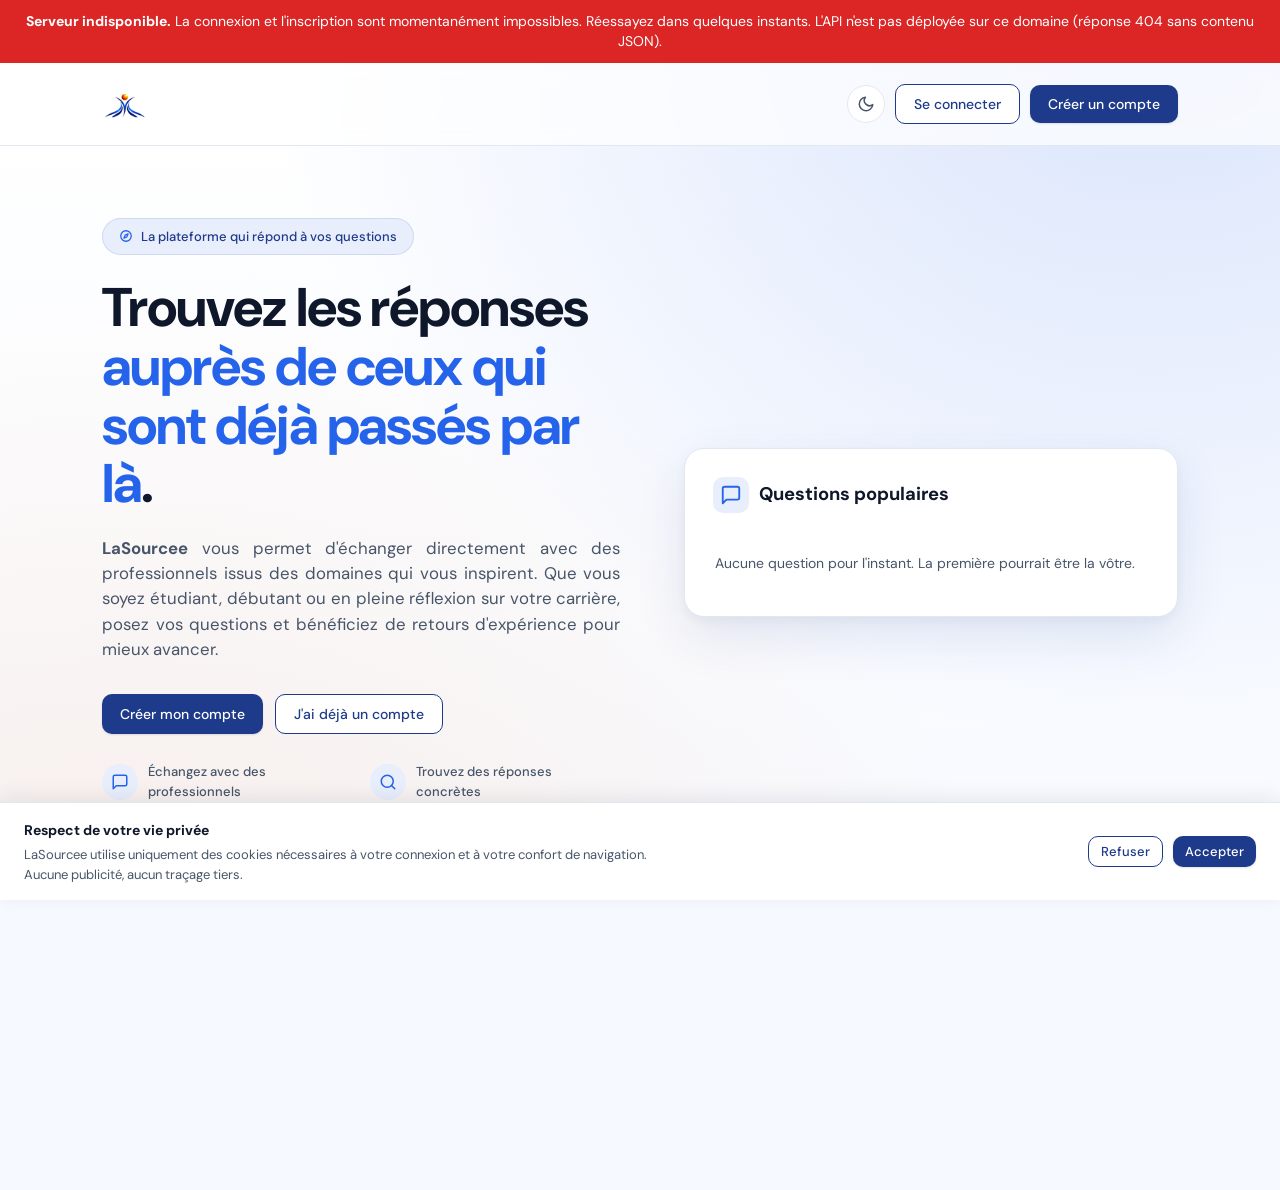
==== commit 9d53f484: "Ouvrir un fil de bourses et d'opportunites, et un moyen d'ecrire a l'equipe Le fil de questions vit " ====
--- a/index.html
+++ b/index.html
@@ -676,6 +676,7 @@
     </button>
     <div class="nav-liens">
       <button class="nav-bouton" data-section="fil" onclick="naviguerApp('fil')" title="Accueil" aria-label="Accueil"><svg class="ic ic-l" viewBox="0 0 24 24" aria-hidden="true"><path d="M3 11.4 12 4l9 7.4"/><path d="M5.5 9.8V20h13V9.8"/></svg></button>
+      <button class="nav-bouton" data-section="opportunites" onclick="naviguerApp('opportunites')" title="Bourses et opportunités" aria-label="Bourses et opportunités"><svg class="ic ic-l" viewBox="0 0 24 24" aria-hidden="true"><path d="M4 8.5h16V19a1.5 1.5 0 0 1-1.5 1.5h-13A1.5 1.5 0 0 1 4 19z"/><path d="M9 8.5V6.2A2.2 2.2 0 0 1 11.2 4h1.6A2.2 2.2 0 0 1 15 6.2V8.5"/><path d="M4 13h16"/></svg><span class="pastille-nouveau" id="pastille-opportunites" hidden></span></button>
       <button class="nav-bouton" data-section="notifs" onclick="basculerNotifs()" title="Notifications" aria-label="Notifications">
         <svg class="icone-cloche" viewBox="0 0 24 24" width="22" height="22" fill="#111" aria-hidden="true">
           <path d="M12 22a2.4 2.4 0 0 0 2.4-2.4H9.6A2.4 2.4 0 0 0 12 22Zm7.2-5.6V11a7.2 7.2 0 0 0-5.6-7.04V3.2a1.6 1.6 0 1 0-3.2 0v.76A7.2 7.2 0 0 0 4.8 11v5.4l-1.6 1.6v.8h17.6v-.8Z"/>
@@ -700,9 +701,11 @@
   <div class="menu-burger-app" id="menuBurgerApp">
     <button onclick="naviguerApp('fil'); fermerBurgerApp();">Accueil</button>
     <button onclick="basculerNotifs(); fermerBurgerApp();">Notifications</button>
+    <button onclick="naviguerApp('opportunites'); fermerBurgerApp();">Bourses et opportunités</button>
     <button onclick="naviguerApp('profil'); fermerBurgerApp();">Mon profil</button>
     <button onclick="naviguerApp('messages'); fermerBurgerApp();">Messages</button>
     <button onclick="naviguerApp('parametres'); fermerBurgerApp();">Paramètres</button>
+    <button onclick="ouvrirContactEquipe(); fermerBurgerApp();">Contacter l'équipe</button>
     <!-- Sur téléphone, le thème se règle ici : une ligne nommée, à côté
          des autres réglages, plutôt qu'une icône muette serrée contre
          l'avatar dans une barre où la place manque. -->
@@ -717,6 +720,7 @@
     <button onclick="naviguerApp('profil')"><svg class="ic" viewBox="0 0 24 24" aria-hidden="true"><circle cx="12" cy="8" r="4"/><path d="M4 21c0-4.4 4-6.5 8-6.5s8 2.1 8 6.5"/></svg> Mon profil</button>
     <button onclick="naviguerApp('mentor')" id="lien-mentor"><svg class="ic" viewBox="0 0 24 24" aria-hidden="true"><path d="M7 4.5h10V8a5 5 0 0 1-10 0z"/><path d="M7 5.8H4.2v1.6a3 3 0 0 0 3 3"/><path d="M17 5.8h2.8v1.6a3 3 0 0 1-3 3"/><path d="M9.5 14.2h5"/><path d="M10 14.2v3h4v-3"/><path d="M8 20h8"/></svg> Espace référent</button>
     <button onclick="naviguerApp('messages')"><svg class="ic" viewBox="0 0 24 24" aria-hidden="true"><path d="M4 5h16v10.5H9L4.5 20z"/></svg> Messages<span class="compteur-admin" id="compteur-messages" hidden></span></button>
+    <button onclick="ouvrirContactEquipe()"><svg class="ic" viewBox="0 0 24 24" aria-hidden="true"><circle cx="12" cy="12" r="9"/><path d="M9.6 9.3a2.5 2.5 0 1 1 3.3 2.4c-.6.2-.9.7-.9 1.3v.5"/><path d="M12 17h.01"/></svg> Contacter l'équipe</button>
     <button onclick="naviguerApp('parametres')"><svg class="ic" viewBox="0 0 24 24" aria-hidden="true"><circle cx="12" cy="12" r="3.2"/><path d="M12 2.5v3M12 18.5v3M2.5 12h3M18.5 12h3M5.2 5.2l2.1 2.1M16.7 16.7l2.1 2.1M18.8 5.2l-2.1 2.1M7.3 16.7l-2.1 2.1"/></svg> Paramètres</button>
     <button onclick="naviguerApp('admin')" id="lien-admin"><svg class="ic" viewBox="0 0 24 24" aria-hidden="true"><path d="M12 3 5 6v5.2c0 4.4 3 7.8 7 9.8 4-2 7-5.4 7-9.8V6z"/></svg> Administration</button>
     <button onclick="seDeconnecter()" style="color:var(--rouge);"><svg class="ic" viewBox="0 0 24 24" aria-hidden="true"><path d="M9 21H5a2 2 0 0 1-2-2V5a2 2 0 0 1 2-2h4"/><path d="M16 16.5 20.5 12 16 7.5"/><path d="M20.5 12H9"/></svg> Se déconnecter</button>
@@ -830,6 +834,8 @@
         <button data-adm="users" onclick="changerPanAdmin(this, 'users')"><svg class="ic" viewBox="0 0 24 24" aria-hidden="true"><circle cx="8.5" cy="9" r="3"/><path d="M2.5 19.5c0-3.2 2.7-4.8 6-4.8s6 1.6 6 4.8"/><path d="M16 6.2a3 3 0 0 1 0 5.6"/><path d="M17.6 14.9c1.9.5 3.4 1.8 3.4 4.1"/></svg> Utilisateurs</button>
         <button data-adm="mentors" onclick="changerPanAdmin(this, 'mentors')"><svg class="ic" viewBox="0 0 24 24" aria-hidden="true"><path d="M4.5 12.5 9.5 17.5 19.5 6.5"/></svg> Validation référents<span class="compteur-admin" id="compteur-candidatures" hidden></span></button>
         <button data-adm="signalements" onclick="changerPanAdmin(this, 'signalements')"><svg class="ic" viewBox="0 0 24 24" aria-hidden="true"><path d="M5.5 21V4"/><path d="M5.5 4.5h11l-2 4 2 4h-11"/></svg> Signalements</button>
+        <button data-adm="opportunites" onclick="changerPanAdmin(this, 'opportunites')"><svg class="ic" viewBox="0 0 24 24" aria-hidden="true"><path d="M4 8.5h16V19a1.5 1.5 0 0 1-1.5 1.5h-13A1.5 1.5 0 0 1 4 19z"/><path d="M9 8.5V6.2A2.2 2.2 0 0 1 11.2 4h1.6A2.2 2.2 0 0 1 15 6.2V8.5"/></svg> Bourses et opportunités<span class="compteur-admin" id="compteur-opportunites" hidden></span></button>
+        <button data-adm="assistance" onclick="changerPanAdmin(this, 'assistance')"><svg class="ic" viewBox="0 0 24 24" aria-hidden="true"><circle cx="12" cy="12" r="9"/><path d="M9.6 9.3a2.5 2.5 0 1 1 3.3 2.4c-.6.2-.9.7-.9 1.3v.5"/><path d="M12 17h.01"/></svg> Messages à l'équipe<span class="compteur-admin" id="compteur-assistance" hidden></span></button>
         <button data-adm="categories" onclick="changerPanAdmin(this, 'categories')"><svg class="ic" viewBox="0 0 24 24" aria-hidden="true"><path d="M3 12.5V5.5A2 2 0 0 1 5 3.5h7l9 9-8.5 8.5z"/><circle cx="8" cy="8.2" r="1.3"/></svg> Catégories</button>
         <button data-adm="audit" onclick="changerPanAdmin(this, 'audit')"><svg class="ic" viewBox="0 0 24 24" aria-hidden="true"><path d="M5 4h14v16H5z"/><path d="M8 9h8M8 12h8M8 15h5"/></svg> Journal d'audit</button>
         <button data-adm="administrateurs" onclick="changerPanAdmin(this, 'administrateurs')"><svg class="ic" viewBox="0 0 24 24" aria-hidden="true"><path d="M12 3.2 19 6v5.5c0 4.2-2.9 7.6-7 9.3-4.1-1.7-7-5.1-7-9.3V6z"/><path d="M9.2 12.2 11.3 14.3 15 10.6"/></svg> Administrateurs</button>
@@ -849,6 +855,28 @@
 
   <!-- Messagerie. Le serveur la servait depuis le debut, l'accueil la
        promettait, et aucun ecran ne permettait d'y acceder. -->
+  <!-- ============================================================
+       BOURSES ET OPPORTUNITÉS
+       ------------------------------------------------------------
+       Le fil de questions vit au rythme de qui ose demander. Une
+       bourse, elle, a une date limite : c'est ce qui fait revenir sans
+       qu'on ait rien à publier soi-même.
+       ============================================================ -->
+  <div class="sous-vue" id="sv-opportunites" style="display:none;">
+    <div class="entete-section">
+      <div>
+        <h2>Bourses et opportunités</h2>
+        <p class="desc">Annonces publiées par l'équipe de LaSourcee et
+           proposées par les référents. Les échéances les plus proches
+           d'abord.</p>
+      </div>
+      <button class="btn btn-primaire" id="btn-proposer-opportunite"
+              onclick="ouvrirFormulaireOpportunite()" hidden>Proposer une annonce</button>
+    </div>
+    <div class="filtres-opportunites" id="filtres-opportunites"></div>
+    <div id="liste-opportunites"></div>
+  </div>
+
   <div class="sous-vue" id="sv-messages" style="display:none;">
     <div class="page-messagerie">
       <aside class="colonne-conversations">
@@ -868,6 +896,106 @@
      ============================================================ -->
 
 <!-- Modal : Publier une question -->
+<!-- Modal : proposer une bourse ou une opportunité -->
+<div class="modal-overlay" id="modalOpportunite">
+  <div class="modal">
+    <header>
+      <h3>Proposer une annonce</h3>
+      <span class="fermer" onclick="fermerModal('modalOpportunite')">×</span>
+    </header>
+    <div class="corps">
+      <div class="champ">
+        <label for="opp-titre">Intitulé</label>
+        <input type="text" id="opp-titre" maxlength="160"
+               placeholder="Ex : Bourse de master en agronomie, gouvernement japonais" />
+      </div>
+      <div class="champs-cote">
+        <div class="champ"><label for="opp-categorie">Type</label>
+          <select id="opp-categorie"></select>
+        </div>
+        <div class="champ"><label for="opp-limite">Date limite</label>
+          <input type="date" id="opp-limite" />
+        </div>
+      </div>
+      <div class="champs-cote">
+        <div class="champ"><label for="opp-organisme">Organisme</label>
+          <input type="text" id="opp-organisme" maxlength="120"
+                 placeholder="Qui propose l'offre" />
+        </div>
+        <div class="champ"><label for="opp-pays">Pays ou portée</label>
+          <input type="text" id="opp-pays" maxlength="120"
+                 placeholder="Bénin, Afrique de l'Ouest, international…" />
+        </div>
+      </div>
+      <div class="champs-cote">
+        <div class="champ"><label for="opp-niveau">Niveau demandé</label>
+          <input type="text" id="opp-niveau" maxlength="120"
+                 placeholder="Licence, CAP, sans condition…" />
+        </div>
+        <div class="champ"><label for="opp-domaine">Domaine</label>
+          <input type="text" id="opp-domaine" maxlength="120"
+                 placeholder="Agronomie, soudure, droit…" />
+        </div>
+      </div>
+      <div class="champ">
+        <label for="opp-lien">Lien officiel</label>
+        <input type="url" id="opp-lien" maxlength="400"
+               placeholder="https://…" />
+        <p class="aide-champ">L'organisme ou le lien : sans l'un des deux,
+          personne ne peut vérifier l'annonce.</p>
+      </div>
+      <div class="champ">
+        <label for="opp-description">Description</label>
+        <textarea id="opp-description" rows="6" maxlength="4000"
+                  placeholder="Conditions, public visé, ce que l'offre apporte, comment postuler…"></textarea>
+      </div>
+      <p class="note-param" id="opp-avertissement"></p>
+    </div>
+    <footer>
+      <button class="btn btn-secondaire" onclick="fermerModal('modalOpportunite')">Annuler</button>
+      <button class="btn btn-primaire" onclick="envoyerOpportunite(this)">Envoyer</button>
+    </footer>
+  </div>
+</div>
+
+<!-- Modal : contacter l'équipe technique -->
+<div class="modal-overlay" id="modalEquipe">
+  <div class="modal">
+    <header>
+      <h3>Contacter l'équipe de LaSourcee</h3>
+      <span class="fermer" onclick="fermerModal('modalEquipe')">×</span>
+    </header>
+    <div class="corps">
+      <p class="desc">Une page qui ne marche pas, une information fausse,
+         une idée : dites-le ici. L'équipe lit tout et vous répond.</p>
+      <div class="champ">
+        <label for="eq-categorie">De quoi s'agit-il ?</label>
+        <select id="eq-categorie"></select>
+      </div>
+      <div id="eq-identite" hidden>
+        <div class="champs-cote">
+          <div class="champ"><label for="eq-nom">Votre nom</label>
+            <input type="text" id="eq-nom" maxlength="120" placeholder="Facultatif" />
+          </div>
+          <div class="champ"><label for="eq-email">Votre adresse e-mail</label>
+            <input type="email" id="eq-email" maxlength="160" placeholder="vous@exemple.com" />
+          </div>
+        </div>
+      </div>
+      <div class="champ">
+        <label for="eq-message">Votre message</label>
+        <textarea id="eq-message" rows="6" maxlength="4000"
+                  placeholder="Décrivez ce que vous avez constaté : la page, ce que vous attendiez, ce qui s'est passé."></textarea>
+      </div>
+      <p class="aide-champ" id="eq-contexte"></p>
+    </div>
+    <footer>
+      <button class="btn btn-secondaire" onclick="fermerModal('modalEquipe')">Annuler</button>
+      <button class="btn btn-primaire" onclick="envoyerMessageEquipe(this)">Envoyer</button>
+    </footer>
+  </div>
+</div>
+
 <div class="modal-overlay" id="modalPublier">
   <div class="modal">
     <header>
--- a/styles.css
+++ b/styles.css
@@ -491,6 +491,11 @@
 .q-titre:hover { color: var(--primaire); }
 .q-corps { color: var(--texte-doux); font-size: 14px; margin-bottom: 10px;
   display: -webkit-box; -webkit-line-clamp: 2; -webkit-box-orient: vertical; overflow: hidden; }
+/* Sur la page de la question, le texte s'affiche en entier : les deux
+   lignes de l'aperçu du fil n'ont plus de raison d'être une fois
+   qu'on a cliqué pour lire. */
+.q-corps-entier { color: var(--texte); font-size: 15px; line-height: 1.6;
+  margin-bottom: 12px; }
 .q-tags { display: flex; gap: 6px; flex-wrap: wrap; margin-bottom: 12px; }
 .q-pied { display: flex; align-items: center; gap: 16px; font-size: 13px; color: var(--texte-doux); }
 .q-pied button { color: var(--texte-doux); font-size: 13px; display: flex; align-items: center; gap: 4px; }
@@ -507,13 +512,40 @@
   border-left: 3px solid var(--primaire);
 }
 .reponse .r-entete { display: flex; align-items: center; gap: 10px; margin-bottom: 8px; }
-.reponse .r-entete .info { font-size: 13px; flex: 1; }
+.reponse .r-entete .info { font-size: 13px; flex: 1; min-width: 0; }
+.reponse .r-entete .info time { display: block; color: var(--texte-doux); font-size: 12px; }
 .reponse p { font-size: 14px; margin-bottom: 8px; }
-.reponse .actions { display: flex; gap: 12px; align-items: center; font-size: 13px; color: var(--texte-doux); }
-.etoiles { color: var(--accent); cursor: pointer; }
+.reponse .actions { display: flex; gap: 12px; align-items: center; flex-wrap: wrap; font-size: 13px; color: var(--texte-doux); }
+.etoiles { color: var(--accent); cursor: pointer; display: inline-flex; align-items: center; gap: 2px; }
 .etoiles span { transition: opacity .15s; }
 .etoiles span.vide { opacity: .3; }
+.etoiles-bilan { color: var(--texte-doux); font-size: 12px; margin-left: 6px; cursor: default; }
 .reponse-imbriquee { margin-left: 24px; margin-top: 10px; border-left: 2px solid var(--bordure); padding-left: 12px; }
+
+/* Un texte écrit par un membre garde ses retours à la ligne et ses
+   paragraphes. Sans cela, une réponse rédigée en trois points
+   arrivait en un seul bloc illisible. Les mots trop longs, adresses
+   ou liens collés, sont coupés plutôt que de déborder de la carte. */
+.texte-libre {
+  white-space: pre-wrap;
+  overflow-wrap: anywhere;
+}
+
+/* Composition d'une réponse. C'était un champ d'une seule ligne : la
+   touche Entrée n'y allait pas à la ligne, et on ne relisait jamais
+   plus d'une phrase de ce qu'on venait d'écrire. */
+.composeur-reponse {
+  display: flex; flex-direction: column; gap: 8px; margin-top: 12px;
+}
+.composeur-reponse textarea {
+  width: 100%; min-height: 84px; resize: vertical; line-height: 1.55;
+  font-family: inherit; font-size: 14px;
+}
+.composeur-pied {
+  display: flex; align-items: center; justify-content: space-between;
+  gap: 10px; flex-wrap: wrap;
+}
+.composeur-pied .aide-champ { margin: 0; }
 
 /* Sidebar droite */
 .questions-tendance li, .mentors-suggeres li {
@@ -3030,3 +3062,91 @@
   border-radius: 4px;
   user-select: all;
 }
+
+/* ============================================================
+   BOURSES ET OPPORTUNITÉS
+   ------------------------------------------------------------
+   L'échéance est ce qu'on lit en premier : elle décide si l'on
+   continue de lire. Elle passe donc en haut de la carte, et change de
+   couleur quand elle approche, plutôt que d'être une date perdue en
+   bas de paragraphe.
+   ============================================================ */
+.entete-section {
+  display: flex; align-items: flex-start; justify-content: space-between;
+  gap: 16px; flex-wrap: wrap; margin-bottom: 16px;
+}
+.entete-section h2 { font-size: 1.35rem; margin-bottom: 4px; }
+.entete-section .desc { max-width: 52ch; }
+
+.filtres-opportunites {
+  display: flex; gap: 8px; flex-wrap: wrap; margin-bottom: 16px;
+}
+
+.carte-opportunite { margin-bottom: 14px; }
+.carte-opportunite h3 { font-size: 1.05rem; margin: 8px 0 4px; }
+.opp-entete {
+  display: flex; align-items: center; justify-content: space-between;
+  gap: 10px; flex-wrap: wrap;
+}
+.opp-echeance {
+  font-size: 12px; font-weight: 600; color: var(--texte-doux);
+  border: 1px solid var(--bordure); border-radius: 999px; padding: 2px 10px;
+}
+.opp-echeance.proche { color: var(--accent-fonce); border-color: var(--accent); }
+.opp-echeance.urgent { color: var(--rouge-fonce); border-color: var(--rouge-fonce); }
+.opp-echeance.passee { color: var(--texte-doux); }
+.opp-organisme { color: var(--texte-doux); font-size: 13px; margin-bottom: 8px; }
+.opp-description { font-size: 14px; margin-bottom: 10px; }
+.opp-criteres {
+  display: flex; gap: 14px; flex-wrap: wrap; font-size: 13px;
+  color: var(--texte-doux); margin-bottom: 12px;
+}
+.opp-criteres span { display: inline-flex; align-items: center; gap: 5px; }
+.opp-pied {
+  display: flex; align-items: center; justify-content: space-between;
+  gap: 12px; flex-wrap: wrap; border-top: 1px solid var(--bordure);
+  padding-top: 10px;
+}
+.opp-source { font-size: 12px; color: var(--texte-doux); }
+/* Une annonce dont la date est passée reste lisible, mais ne se
+   confond pas avec les autres : la plupart de ces programmes
+   reviennent chaque année, et savoir qu'ils existent a de la valeur. */
+.carte-opportunite.close { opacity: .72; }
+
+/* Pastille du menu, pour signaler des annonces récentes. */
+.pastille-nouveau {
+  position: absolute; top: 6px; right: 6px; width: 8px; height: 8px;
+  border-radius: 50%; background: var(--accent);
+}
+
+/* ============================================================
+   MESSAGES À L'ÉQUIPE (administration)
+   ============================================================ */
+.message-equipe {
+  border: 1px solid var(--bordure); border-radius: var(--rayon-s);
+  padding: 14px; margin-bottom: 12px; background: var(--surface);
+}
+.message-equipe.nouveau { border-left: 3px solid var(--accent); }
+.message-equipe.traite { opacity: .75; }
+.msg-entete {
+  display: flex; align-items: center; justify-content: space-between;
+  gap: 10px; flex-wrap: wrap; margin-bottom: 8px;
+}
+.msg-meta { font-size: 12px; color: var(--texte-doux); }
+.msg-corps { font-size: 14px; margin-bottom: 10px; }
+.msg-actions { display: flex; gap: 8px; flex-wrap: wrap; align-items: center; }
+.msg-actions textarea { flex: 1 1 240px; min-height: 60px; font-family: inherit; }
+
+/* Objectifs proposés pendant l'accueil guidé. */
+.chips-objectifs { display: flex; flex-wrap: wrap; gap: 8px; }
+.chip-objectif {
+  display: inline-flex; align-items: center; gap: 6px; cursor: pointer;
+  border: 1px solid var(--bordure); border-radius: 999px;
+  padding: 6px 12px; font-size: 13px; background: var(--surface);
+}
+.chip-objectif:hover { border-color: var(--primaire); }
+.chip-objectif.coche {
+  border-color: var(--primaire); background: rgba(31,58,95,.06);
+  font-weight: 600;
+}
+.chip-objectif input { margin: 0; }
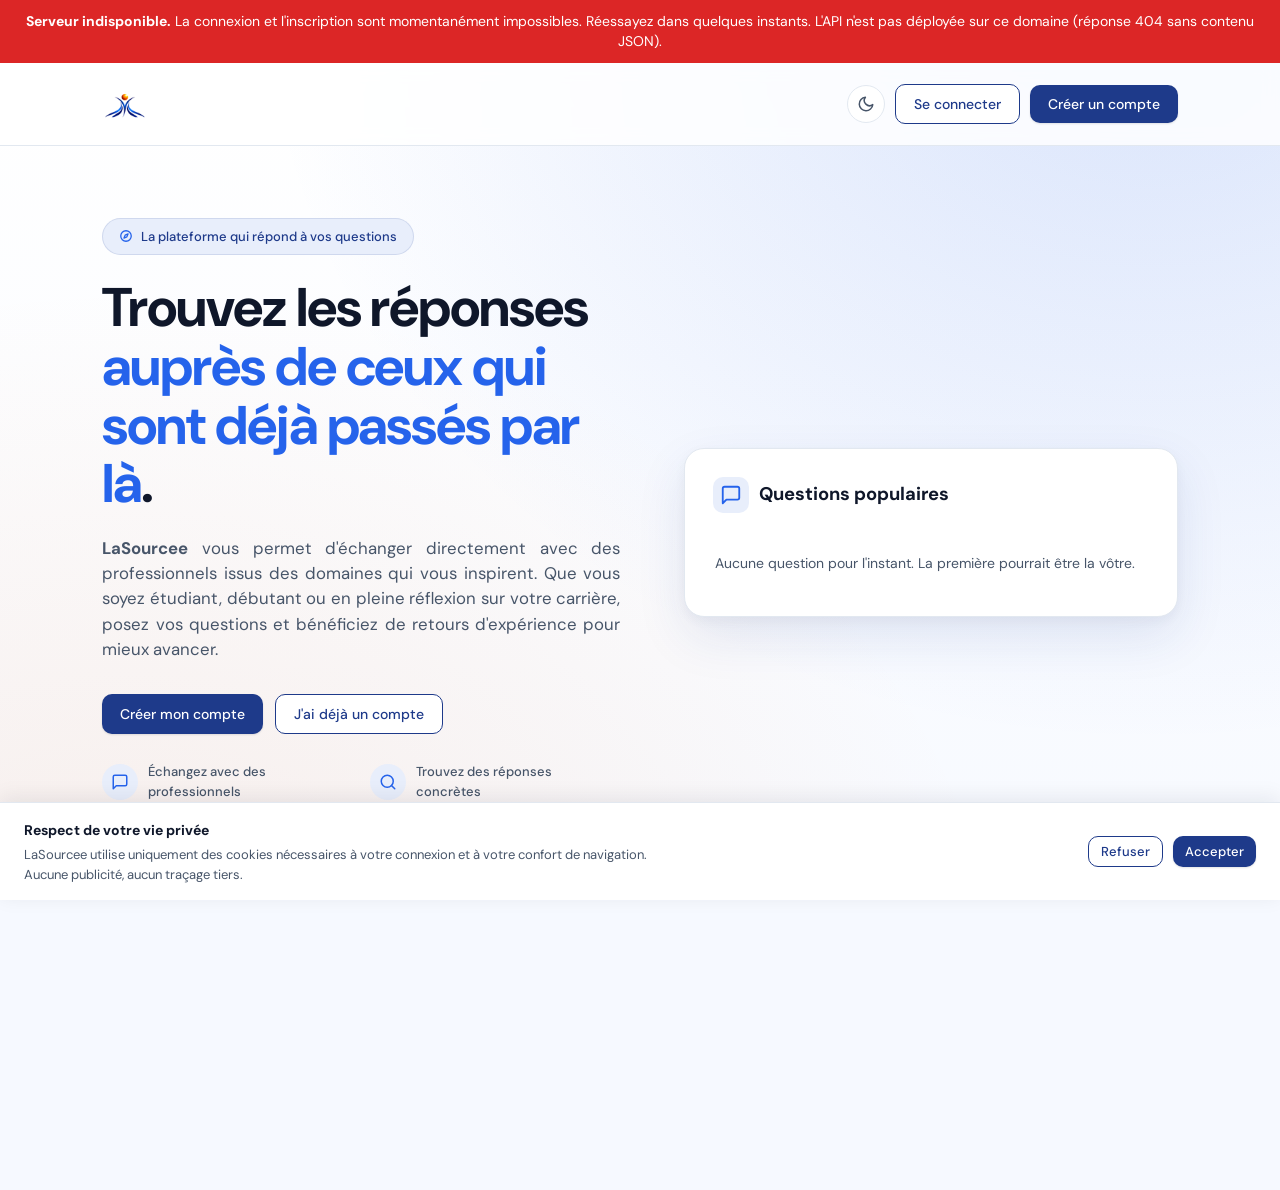
==== commit 754e6880: "Rendre le theme sombre lisible, et donner au controle de contraste de quoi le voir Tous les boutons " ====
--- a/index.html
+++ b/index.html
@@ -301,9 +301,15 @@
             <span class="hero-stat-icon"><svg width="20" height="20" viewBox="0 0 24 24" fill="none" stroke="currentColor" stroke-width="2" stroke-linecap="round" stroke-linejoin="round"><path d="M22 11.08V12a10 10 0 1 1-5.93-9.14"/><path d="M22 4L12 14.01l-3-3"/></svg></span>
             <div><strong id="stat-reponses">…</strong><span>Réponses partagées</span></div>
           </div>
+          <!-- La note moyenne etait ecrite en dur : « 4,8/5 », au meme
+               rang que trois chiffres qui, eux, viennent du serveur. Un
+               chiffre invente sur une page publique engage la
+               credibilite du projet entier. Ce bandeau montre desormais
+               le delai reel avant la premiere reponse, qui dit quelque
+               chose de vrai et d'utile a qui hesite a poser sa question. -->
           <div class="hero-stat hero-stat-note">
-            <span class="hero-stat-icon"><svg width="20" height="20" viewBox="0 0 24 24" fill="currentColor" stroke="currentColor" stroke-width="1" stroke-linecap="round" stroke-linejoin="round"><polygon points="12 2 15.09 8.26 22 9.27 17 14.14 18.18 21.02 12 17.77 5.82 21.02 7 14.14 2 9.27 8.91 8.26 12 2"/></svg></span>
-            <div><strong>4,8/5</strong><span>Note moyenne</span></div>
+            <span class="hero-stat-icon"><svg width="20" height="20" viewBox="0 0 24 24" fill="none" stroke="currentColor" stroke-width="2" stroke-linecap="round" stroke-linejoin="round"><circle cx="12" cy="12" r="9"/><path d="M12 7v5l3 2"/></svg></span>
+            <div><strong id="stat-delai">…</strong><span>Avant la première réponse</span></div>
           </div>
         </div>
       </div>
@@ -557,8 +563,8 @@
       <!-- Étape 1 -->
       <div class="etape-contenu" id="etape-1">
         <h2 style="font-size:1.5rem; margin-bottom:14px;">Parlez-nous de vous</h2>
-        <div class="champ"><label>Pays</label>
-          <select id="select-pays"></select>
+        <div class="champ"><label for="select-pays">Pays</label>
+          <select id="select-pays" onchange="remplirListesParcours(this.value)"></select>
         </div>
         <div class="champs-cote">
           <div class="champ"><label for="ob-niveau">Diplôme le plus élevé obtenu</label>
@@ -583,11 +589,18 @@
           <div class="chips-objectifs" id="ob-objectifs"></div>
           <p class="aide-champ" id="ob-objectifs-aide"></p>
         </fieldset>
+        <div class="champ"><label for="ob-filiere">Filière ou spécialité</label>
+          <input type="text" id="ob-filiere" maxlength="120"
+                 placeholder="Génie logiciel, comptabilité, soudure à l'arc…" />
+          <p class="aide-champ">Facultatif, mais c'est ce qui vous rapproche
+            des référents qui font exactement cela.</p>
+        </div>
         <div class="champ"><label for="ob-etablissement">Établissement ou lieu de formation</label>
           <input type="text" id="ob-etablissement" list="liste-etablissements"
                  maxlength="120" placeholder="Université, école, centre de formation ou atelier" />
           <datalist id="liste-etablissements"></datalist>
-          <p class="aide-champ">Facultatif. Saisissez librement si votre établissement n'est pas proposé.</p>
+          <p class="aide-champ">Facultatif. Saisissez librement : aucune liste
+            ne contient tous les établissements du monde.</p>
         </div>
         <div class="champ"><label for="ob-bio">Courte présentation</label>
           <textarea id="ob-bio" maxlength="500" placeholder="Quelques mots sur vous (facultatif)"></textarea>
@@ -678,7 +691,7 @@
       <button class="nav-bouton" data-section="fil" onclick="naviguerApp('fil')" title="Accueil" aria-label="Accueil"><svg class="ic ic-l" viewBox="0 0 24 24" aria-hidden="true"><path d="M3 11.4 12 4l9 7.4"/><path d="M5.5 9.8V20h13V9.8"/></svg></button>
       <button class="nav-bouton" data-section="opportunites" onclick="naviguerApp('opportunites')" title="Bourses et opportunités" aria-label="Bourses et opportunités"><svg class="ic ic-l" viewBox="0 0 24 24" aria-hidden="true"><path d="M4 8.5h16V19a1.5 1.5 0 0 1-1.5 1.5h-13A1.5 1.5 0 0 1 4 19z"/><path d="M9 8.5V6.2A2.2 2.2 0 0 1 11.2 4h1.6A2.2 2.2 0 0 1 15 6.2V8.5"/><path d="M4 13h16"/></svg><span class="pastille-nouveau" id="pastille-opportunites" hidden></span></button>
       <button class="nav-bouton" data-section="notifs" onclick="basculerNotifs()" title="Notifications" aria-label="Notifications">
-        <svg class="icone-cloche" viewBox="0 0 24 24" width="22" height="22" fill="#111" aria-hidden="true">
+        <svg class="icone-cloche" viewBox="0 0 24 24" width="22" height="22" fill="currentColor" aria-hidden="true">
           <path d="M12 22a2.4 2.4 0 0 0 2.4-2.4H9.6A2.4 2.4 0 0 0 12 22Zm7.2-5.6V11a7.2 7.2 0 0 0-5.6-7.04V3.2a1.6 1.6 0 1 0-3.2 0v.76A7.2 7.2 0 0 0 4.8 11v5.4l-1.6 1.6v.8h17.6v-.8Z"/>
         </svg>
         <span class="badge-notif" id="badge-notif">4</span>
@@ -767,7 +780,6 @@
             <div class="onglet actif" data-tri="recent" onclick="changerTri(this, 'recent')">Les plus récentes</div>
             <div class="onglet" data-tri="populaire" onclick="changerTri(this, 'populaire')">Les plus populaires</div>
             <div class="onglet" data-tri="sansrep" onclick="changerTri(this, 'sansrep')">Sans réponse</div>
-            <div class="onglet" data-tri="suivis" onclick="changerTri(this, 'suivis')">Référents suivis</div>
           </div>
           <select id="filtre-secteur" onchange="rendreFil()">
             <option value="">Tous les secteurs</option>
--- a/styles.css
+++ b/styles.css
@@ -36,6 +36,9 @@
   --accent-clair: var(--orange-clair);
   /* Couleur du texte posé SUR le bleu principal. */
   --sur-primaire: #ffffff;
+  /* L'orange du logo est vif dans les deux themes : le blanc n'y tient
+     pas (2,8:1). C'est un texte sombre qui s'y pose, dans les deux. */
+  --sur-accent: #1A1204;
 
   /* Neutres */
   --fond: #F6F9FF;
@@ -99,11 +102,15 @@
    la comparaison, et vieillissent moins vite. */
 .btn-primaire {
   background: var(--bleu);
-  color: #fff;
+  /* Le blanc etait ecrit en dur ici, alors que le jeton --sur-primaire
+     existait et servait ailleurs. En theme sombre le bleu s'eclaircit
+     pour rester lisible comme texte : le blanc y tombait a 2,5:1, et
+     tous les boutons principaux du site devenaient illisibles. */
+  color: var(--sur-primaire);
   box-shadow: 0 1px 2px rgba(15, 23, 42, .12);
 }
 .btn-primaire:hover { background: var(--bleu-fonce); }
-.btn-ambre { background: var(--orange-vif); color: #fff; }
+.btn-ambre { background: var(--orange-vif); color: var(--sur-accent); }
 .btn-ambre:hover { background: var(--orange-fonce); }
 .btn-secondaire { background: var(--surface); color: var(--primaire); border: 1.5px solid var(--primaire); }
 .btn-secondaire:hover { background: var(--primaire-clair); }
@@ -252,7 +259,10 @@
   display: flex; justify-content: space-between; align-items: center;
   padding: 18px 8%;
   border-bottom: 1px solid var(--bordure);
-  background: rgba(255,255,255,.7);
+  /* Un blanc translucide ecrit en dur : en theme sombre, une bande
+     claire barrait le haut de la page d'accueil. Le jeton de surface
+     suit le theme. */
+  background: color-mix(in srgb, var(--surface) 82%, transparent);
   backdrop-filter: blur(8px);
 }
 .hero-nav .actions { display: flex; gap: 12px; }
@@ -852,7 +862,7 @@
 /* ===== Améliorations LaSourcee ===== */
 .nav-bouton { transition: background .25s ease, color .25s ease, transform .15s ease; }
 .nav-bouton.actif { background: var(--primaire-clair); color: var(--primaire); }
-.nav-bouton .icone-cloche { display: block; }
+.nav-bouton .icone-cloche { display: block; color: var(--texte); }
 
 .nav-recherche { display: flex; align-items: center; gap: 6px; }
 .nav-recherche input { flex: 1; min-width: 0; }
@@ -3150,3 +3160,109 @@
   font-weight: 600;
 }
 .chip-objectif input { margin: 0; }
+
+/* Un horodatage porte toujours l'instant exact en infobulle : le
+   curseur d'aide le signale, plutôt que de laisser croire à du texte
+   inerte. */
+time[title] { cursor: help; }
+.horodatage time { white-space: nowrap; }
+
+/* ============================================================
+   PAGES PUBLIQUES
+   ------------------------------------------------------------
+   Servies par le serveur, sans JavaScript : un robot d'indexation les
+   lit, et quelqu'un sur une connexion lente aussi. Elles reprennent
+   les couleurs de l'application sans en charger l'interface.
+   ============================================================ */
+.page-publique {
+  background: var(--fond); color: var(--texte);
+  font-family: inherit; line-height: 1.6;
+}
+.bandeau-public {
+  display: flex; align-items: center; justify-content: space-between;
+  gap: 16px; flex-wrap: wrap; padding: 14px 20px;
+  background: var(--surface); border-bottom: 1px solid var(--bordure);
+}
+.marque-public {
+  font-weight: 700; font-size: 1.15rem; color: var(--primaire);
+  text-decoration: none;
+}
+.bandeau-public nav { display: flex; gap: 14px; align-items: center; }
+.bandeau-public nav a { color: var(--texte-doux); text-decoration: none; }
+.bandeau-public nav a:hover { color: var(--primaire); }
+
+.contenu-public { max-width: 760px; margin: 0 auto; padding: 24px 20px 48px; }
+.contenu-public h1 { font-size: 1.5rem; line-height: 1.3; margin-bottom: 10px; }
+.contenu-public h2 { font-size: 1.15rem; margin: 26px 0 12px; }
+.carte-publique { margin-bottom: 16px; }
+.carte-publique h2 { margin: 0 0 6px; font-size: 1.05rem; }
+.carte-publique h2 a { color: var(--texte); text-decoration: none; }
+.carte-publique h2 a:hover { color: var(--primaire); }
+.intro-publique { color: var(--texte-doux); margin-bottom: 22px; max-width: 58ch; }
+.meta-publique { color: var(--texte-doux); font-size: 13px; margin-bottom: 8px; }
+.fil-ariane { font-size: 13px; color: var(--texte-doux); margin-bottom: 8px; }
+.fil-ariane a { color: var(--texte-doux); }
+
+.reponse-publique {
+  background: var(--surface); border-left: 3px solid var(--primaire);
+  border-radius: var(--rayon-s); padding: 14px; margin-bottom: 12px;
+}
+.appel-public { margin-top: 28px; text-align: center; }
+.appel-public h2 { margin-top: 0; }
+.pagination-publique {
+  display: flex; gap: 10px; justify-content: center; margin-top: 24px;
+}
+.pied-public {
+  border-top: 1px solid var(--bordure); padding: 22px 20px 34px;
+  text-align: center; color: var(--texte-doux); font-size: 14px;
+}
+
+/* Réponse retenue par l'auteur de la question. Elle passe en tête et se
+   voit du premier coup d'œil : c'est elle qui évite à qui arrive plus
+   tard, avec la même question, de lire les dix autres. */
+.reponse.retenue {
+  border-left: 3px solid var(--vert);
+  background: var(--vert-clair);
+}
+.bandeau-retenue {
+  display: inline-flex; align-items: center; gap: 6px;
+  font-size: 12px; font-weight: 600; color: var(--vert-fonce);
+  margin-bottom: 8px;
+}
+.btn-lien {
+  background: none; border: none; padding: 0; font: inherit; font-size: 13px;
+  color: var(--texte-doux); cursor: pointer; text-decoration: underline;
+  text-underline-offset: 3px;
+}
+.btn-lien:hover { color: var(--primaire); }
+.btn-lien.actif { color: var(--vert-fonce); font-weight: 600; }
+.fil-reponse:empty { display: none; }
+.fil-reponse { margin-top: 10px; }
+
+/* Pagination des tableaux d'administration. Une liste tronquée en
+   silence fait croire qu'il n'y a rien de plus. */
+.pagination-admin {
+  display: flex; align-items: center; justify-content: center;
+  gap: 14px; margin-top: 14px; font-size: 13px; color: var(--texte-doux);
+}
+.pagination-admin button[disabled] { opacity: .45; cursor: not-allowed; }
+
+/* Activité récente sur un profil. Un profil qui n'annonce que des
+   chiffres ne dit rien de la personne : ces lignes sont ce qui permet
+   de décider si l'on s'adresse à elle. */
+.bloc-activite { margin-bottom: 14px; }
+.ligne-activite {
+  padding: 10px 0; border-top: 1px solid var(--bordure); cursor: pointer;
+}
+.ligne-activite:first-of-type { border-top: none; }
+.ligne-activite:hover strong { color: var(--primaire); }
+.ligne-activite strong { display: block; font-size: 14px; line-height: 1.4; }
+.extrait-activite {
+  color: var(--texte-doux); font-size: 13px; margin: 4px 0 2px;
+  overflow: hidden; display: -webkit-box;
+  -webkit-line-clamp: 2; -webkit-box-orient: vertical;
+}
+.meta-activite {
+  display: block; color: var(--texte-doux); font-size: 12px; margin-top: 3px;
+}
+.meta-activite time { color: inherit; }
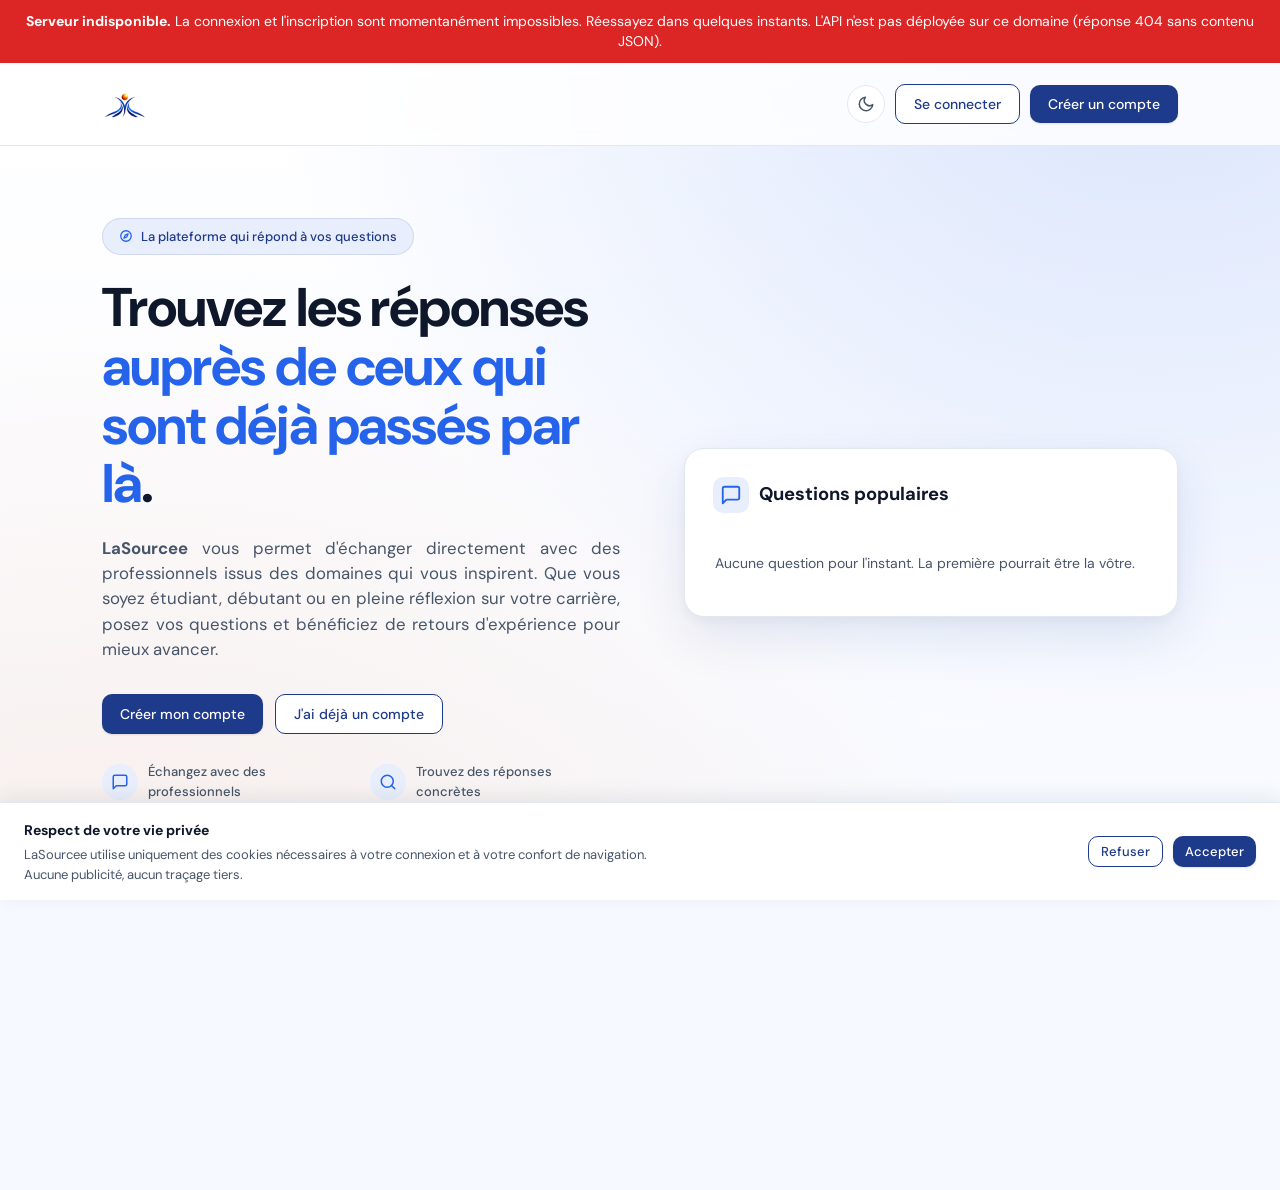
==== commit 1fbac7ca: "Alléger le fil pour une connexion lente : photos à part, pages, relèves Mesuré en 3G simulée, les pr" ====
--- a/index.html
+++ b/index.html
@@ -346,7 +346,7 @@
     <div class="boite-auth">
       <div class="logo-auth">
         <span class="logo-zone logo-zone-auth">
-          <img src="assets/lasource-logo.png" alt="LaSourcee" class="logo-img"
+          <img src="assets/lasource-logo.png" alt="LaSourcee" class="logo-img" loading="lazy" decoding="async" width="504" height="416"
                onerror="this.style.display='none'; this.nextElementSibling.style.display='flex';">
           <span class="logo-placeholder logo-placeholder-grand" aria-hidden="true">
             <span class="logo-placeholder-letter">L</span>
@@ -394,7 +394,7 @@
     <div class="boite-auth">
       <div class="logo-auth">
         <span class="logo-zone logo-zone-auth">
-          <img src="assets/lasource-logo.png" alt="LaSourcee" class="logo-img"
+          <img src="assets/lasource-logo.png" alt="LaSourcee" class="logo-img" loading="lazy" decoding="async" width="504" height="416"
                onerror="this.style.display='none'; this.nextElementSibling.style.display='flex';">
           <span class="logo-placeholder logo-placeholder-grand" aria-hidden="true">
             <span class="logo-placeholder-letter">L</span>
@@ -406,16 +406,16 @@
       <p class="sous-titre">Choisissez votre profil pour commencer</p>
 
       <div class="choix-roles">
-        <div class="carte-role actif" data-role="etudiant" onclick="choisirRole(this, 'etudiant')">
+        <button type="button" class="carte-role actif" data-role="etudiant" aria-pressed="true" onclick="choisirRole(this, 'etudiant')">
           <svg class="ic" style="width:28px;height:28px;" viewBox="0 0 24 24" aria-hidden="true"><path d="M3 8.4 12 4.6l9 3.8-9 3.8z" fill="none" stroke="currentColor" stroke-width="1.7" stroke-linejoin="round"/><path d="M20.4 8.7v4.6M7 11V15c0 1.4 2.2 2.6 5 2.6s5-1.2 5-2.6v-4" fill="none" stroke="currentColor" stroke-width="1.7" stroke-linecap="round"/></svg>
           <strong>Bénéficiaire</strong>
           <span>Je cherche des conseils</span>
-        </div>
-        <div class="carte-role" data-role="mentor" onclick="choisirRole(this, 'mentor')">
+        </button>
+        <button type="button" class="carte-role" data-role="mentor" aria-pressed="false" onclick="choisirRole(this, 'mentor')">
           <svg class="ic" style="width:28px;height:28px;" viewBox="0 0 24 24" aria-hidden="true"><path d="M7 4.5h10V8a5 5 0 0 1-10 0z M7 5.8H4.2v1.6a3 3 0 0 0 3 3 M17 5.8h2.8v1.6a3 3 0 0 1-3 3 M9.5 14.2h5 M10 14.2v3h4v-3 M8 20h8" fill="none" stroke="currentColor" stroke-width="1.7" stroke-linecap="round" stroke-linejoin="round"/></svg>
           <strong>Référent</strong>
           <span>Je partage mon expertise</span>
-        </div>
+        </button>
       </div>
 
       <div class="champs-cote">
@@ -478,7 +478,7 @@
     <div class="boite-auth">
       <div class="logo-auth">
         <span class="logo-zone logo-zone-auth">
-          <img src="assets/lasource-logo.png" alt="LaSourcee" class="logo-img"
+          <img src="assets/lasource-logo.png" alt="LaSourcee" class="logo-img" loading="lazy" decoding="async" width="504" height="416"
                onerror="this.style.display='none'; this.nextElementSibling.style.display='flex';">
           <span class="logo-placeholder logo-placeholder-grand" aria-hidden="true">
             <span class="logo-placeholder-letter">L</span>
@@ -612,15 +612,15 @@
         <h2 style="font-size:1.5rem; margin-bottom:6px;">Vos secteurs d'intérêt</h2>
         <p style="color:var(--texte-doux); font-size:13px; margin-bottom:14px;">Choisissez au moins 2 secteurs pour personnaliser votre fil.</p>
         <div class="chips-select">
-          <div class="chip-select" onclick="toggleChip(this)">Technologie</div>
-          <div class="chip-select" onclick="toggleChip(this)">Médecine</div>
-          <div class="chip-select" onclick="toggleChip(this)">Droit</div>
-          <div class="chip-select" onclick="toggleChip(this)">Finance</div>
-          <div class="chip-select" onclick="toggleChip(this)">Arts</div>
-          <div class="chip-select" onclick="toggleChip(this)">Éducation</div>
-          <div class="chip-select" onclick="toggleChip(this)">Ingénierie</div>
-          <div class="chip-select" onclick="toggleChip(this)">Entrepreneuriat</div>
-          <div class="chip-select" data-autre="1" onclick="ouvrirAjoutSecteur(this)">+ Autre</div>
+          <button type="button" class="chip-select" aria-pressed="false" onclick="toggleChip(this)">Technologie</button>
+          <button type="button" class="chip-select" aria-pressed="false" onclick="toggleChip(this)">Médecine</button>
+          <button type="button" class="chip-select" aria-pressed="false" onclick="toggleChip(this)">Droit</button>
+          <button type="button" class="chip-select" aria-pressed="false" onclick="toggleChip(this)">Finance</button>
+          <button type="button" class="chip-select" aria-pressed="false" onclick="toggleChip(this)">Arts</button>
+          <button type="button" class="chip-select" aria-pressed="false" onclick="toggleChip(this)">Éducation</button>
+          <button type="button" class="chip-select" aria-pressed="false" onclick="toggleChip(this)">Ingénierie</button>
+          <button type="button" class="chip-select" aria-pressed="false" onclick="toggleChip(this)">Entrepreneuriat</button>
+          <button type="button" class="chip-select" data-autre="1" onclick="ouvrirAjoutSecteur()">+ Autre</button>
         </div>
         <div class="champ" id="champ-autre-secteur" style="display:none; margin-top:10px;">
           <label>Précisez votre secteur</label>
@@ -704,10 +704,12 @@
         <svg class="icone-lune" viewBox="0 0 24 24" fill="none" stroke="currentColor" stroke-width="2" stroke-linecap="round" stroke-linejoin="round"><path d="M21 12.8A9 9 0 1 1 11.2 3a7 7 0 0 0 9.8 9.8z"/></svg>
         <svg class="icone-soleil" viewBox="0 0 24 24" fill="none" stroke="currentColor" stroke-width="2" stroke-linecap="round" stroke-linejoin="round"><circle cx="12" cy="12" r="4"/><path d="M12 2v2M12 20v2M4.9 4.9l1.4 1.4M17.7 17.7l1.4 1.4M2 12h2M20 12h2M4.9 19.1l1.4-1.4M17.7 6.3l1.4-1.4"/></svg>
       </button>
-      <div class="nav-profil" onclick="basculerMenuProfil()">
+      <button type="button" class="nav-profil" id="bouton-menu-profil"
+              onclick="basculerMenuProfil()" aria-haspopup="true"
+              aria-expanded="false" aria-label="Mon compte">
         <div class="avatar avatar-s" id="avatar-nav"></div>
-        <span style="font-size:14px;">▾</span>
-      </div>
+        <span style="font-size:14px;" aria-hidden="true">▾</span>
+      </button>
     </div>
   </nav>
 
@@ -767,21 +769,30 @@
              La carte de complétion vit sur la page du profil, que les
              personnes concernées ne visitent justement pas. -->
         <div id="rappel-profil"></div>
-        <div class="publier-vide" onclick="ouvrirModal('modalPublier')">
+        <!-- L'invite était un <input readonly> : au clavier on pouvait s'y
+             poser sans rien pouvoir en faire, ni taper ni ouvrir la boîte.
+             C'est un bouton, comme le gros bouton à sa droite. -->
+        <div class="publier-vide">
           <div class="avatar avatar-s" id="avatar-fil"></div>
-          <input type="text" placeholder="Quelle est votre question aujourd'hui ?" readonly />
-          <button class="btn btn-primaire btn-petit">
+          <button type="button" class="publier-invite" onclick="ouvrirModal('modalPublier')">
+            Quelle est votre question aujourd'hui ?
+          </button>
+          <button type="button" class="btn btn-primaire btn-petit"
+                  onclick="ouvrirModal('modalPublier')">
             <span class="txt-publier-desktop">Publier</span>
             <span class="txt-publier-mobile">Poser une question</span>
           </button>
         </div>
         <div class="filtres">
-          <div class="onglets onglets-scroll">
-            <div class="onglet actif" data-tri="recent" onclick="changerTri(this, 'recent')">Les plus récentes</div>
-            <div class="onglet" data-tri="populaire" onclick="changerTri(this, 'populaire')">Les plus populaires</div>
-            <div class="onglet" data-tri="sansrep" onclick="changerTri(this, 'sansrep')">Sans réponse</div>
+          <div class="onglets onglets-scroll" role="tablist" aria-label="Trier le fil">
+            <button type="button" class="onglet actif" role="tab" aria-selected="true"
+                    data-tri="recent" onclick="changerTri(this, 'recent')">Les plus récentes</button>
+            <button type="button" class="onglet" role="tab" aria-selected="false"
+                    data-tri="populaire" onclick="changerTri(this, 'populaire')">Les plus populaires</button>
+            <button type="button" class="onglet" role="tab" aria-selected="false"
+                    data-tri="sansrep" onclick="changerTri(this, 'sansrep')">Sans réponse</button>
           </div>
-          <select id="filtre-secteur" onchange="rendreFil()">
+          <select id="filtre-secteur" onchange="rechargerFil()" aria-label="Filtrer par secteur">
             <option value="">Tous les secteurs</option>
             <option>Technologie</option><option>Médecine</option><option>Droit</option>
             <option>Finance</option><option>Arts</option><option>Éducation</option>
@@ -913,7 +924,7 @@
   <div class="modal">
     <header>
       <h3>Proposer une annonce</h3>
-      <span class="fermer" onclick="fermerModal('modalOpportunite')">×</span>
+      <button type="button" class="fermer" aria-label="Fermer" onclick="fermerModal('modalOpportunite')">×</button>
     </header>
     <div class="corps">
       <div class="champ">
@@ -961,6 +972,19 @@
         <textarea id="opp-description" rows="6" maxlength="4000"
                   placeholder="Conditions, public visé, ce que l'offre apporte, comment postuler…"></textarea>
       </div>
+      <div class="champ">
+        <label for="opp-affiche">Affiche <span class="facultatif">(facultatif)</span></label>
+        <input type="file" id="opp-affiche" accept="image/*"
+               onchange="choisirAffiche(this)" />
+        <p class="aide-champ">Une bourse ou un concours arrive souvent avec
+          une affiche : c'est elle qu'on reconnaît dans le fil. L'image est
+          réduite avant l'envoi, inutile de la préparer.</p>
+        <div id="opp-affiche-apercu" class="apercu-affiche" hidden>
+          <img alt="Aperçu de l'affiche choisie" />
+          <button type="button" class="btn btn-secondaire btn-petit"
+                  onclick="retirerAffiche()">Retirer l'affiche</button>
+        </div>
+      </div>
       <p class="note-param" id="opp-avertissement"></p>
     </div>
     <footer>
@@ -975,7 +999,7 @@
   <div class="modal">
     <header>
       <h3>Contacter l'équipe de LaSourcee</h3>
-      <span class="fermer" onclick="fermerModal('modalEquipe')">×</span>
+      <button type="button" class="fermer" aria-label="Fermer" onclick="fermerModal('modalEquipe')">×</button>
     </header>
     <div class="corps">
       <p class="desc">Une page qui ne marche pas, une information fausse,
@@ -1012,7 +1036,7 @@
   <div class="modal">
     <header>
       <h3>Poser une question</h3>
-      <span class="fermer" onclick="fermerModal('modalPublier')">×</span>
+      <button type="button" class="fermer" aria-label="Fermer" onclick="fermerModal('modalPublier')">×</button>
     </header>
     <div class="corps">
       <div class="champ">
@@ -1027,15 +1051,15 @@
       <div class="champ">
         <label>Catégorie</label>
         <div class="chips-select" id="chips-cat">
-          <div class="chip-select" onclick="choisirCat(this)">Technologie</div>
-          <div class="chip-select" onclick="choisirCat(this)">Médecine</div>
-          <div class="chip-select" onclick="choisirCat(this)">Droit</div>
-          <div class="chip-select" onclick="choisirCat(this)">Finance</div>
-          <div class="chip-select" onclick="choisirCat(this)">Arts</div>
-          <div class="chip-select" onclick="choisirCat(this)">Éducation</div>
-          <div class="chip-select" onclick="choisirCat(this)">Ingénierie</div>
-          <div class="chip-select" onclick="choisirCat(this)">Entrepreneuriat</div>
-          <div class="chip-select" onclick="choisirCat(this)">Autre</div>
+          <button type="button" class="chip-select" aria-pressed="false" onclick="choisirCat(this)">Technologie</button>
+          <button type="button" class="chip-select" aria-pressed="false" onclick="choisirCat(this)">Médecine</button>
+          <button type="button" class="chip-select" aria-pressed="false" onclick="choisirCat(this)">Droit</button>
+          <button type="button" class="chip-select" aria-pressed="false" onclick="choisirCat(this)">Finance</button>
+          <button type="button" class="chip-select" aria-pressed="false" onclick="choisirCat(this)">Arts</button>
+          <button type="button" class="chip-select" aria-pressed="false" onclick="choisirCat(this)">Éducation</button>
+          <button type="button" class="chip-select" aria-pressed="false" onclick="choisirCat(this)">Ingénierie</button>
+          <button type="button" class="chip-select" aria-pressed="false" onclick="choisirCat(this)">Entrepreneuriat</button>
+          <button type="button" class="chip-select" aria-pressed="false" onclick="choisirCat(this)">Autre</button>
         </div>
       </div>
       <div class="similaires" id="bloc-similaires" style="display:none;">
--- a/styles.css
+++ b/styles.css
@@ -74,7 +74,22 @@
 h3 { font-size: 1.25rem; }
 a { color: var(--primaire); text-decoration: none; }
 a:hover { text-decoration: underline; }
-button { font-family: inherit; cursor: pointer; border: none; background: none; color: inherit; }
+/* Un bouton n'hérite spontanément ni de la police, ni de la taille, ni
+   de la couleur de la page : le navigateur lui impose les siennes. Comme
+   presque tout ce qui se clique ici en est un, l'héritage est rétabli
+   une fois pour toutes, chaque classe restant libre de dire autre chose.
+   La taille manquait : les boutons sans règle propre s'affichaient en
+   13,3 px au milieu d'une page en 15. */
+button {
+  font-family: inherit; font-size: inherit; color: inherit;
+  cursor: pointer; border: none; background: none;
+}
+/* Sans anneau de focus, naviguer au clavier revient à avancer à
+   l'aveugle : rien n'indique où l'on se trouve. */
+button:focus-visible, a:focus-visible, [tabindex]:focus-visible {
+  outline: 2px solid var(--primaire); outline-offset: 2px;
+  border-radius: var(--rayon-s);
+}
 input, textarea, select {
   font-family: inherit; font-size: 14px; color: var(--texte);
   background: var(--surface); border: 1px solid var(--bordure);
@@ -92,8 +107,8 @@
 .btn {
   display: inline-flex; align-items: center; justify-content: center;
   gap: 8px; padding: 10px 18px; border-radius: var(--rayon-s);
-  font-weight: 500; font-size: 14px; transition: all .15s;
-  white-space: nowrap;
+  font-weight: 500; font-size: 14px; white-space: nowrap;
+  transition: background-color .15s, border-color .15s, color .15s, box-shadow .15s;
 }
 /* Aplat plutôt que dégradé, et pas de soulèvement au survol. Le
    dégradé en diagonale, l'ombre colorée et le bouton qui monte d'un
@@ -137,6 +152,12 @@
   font-size: 12px; font-weight: 500; background: var(--primaire-clair); color: var(--primaire);
 }
 .tag-ambre { background: var(--accent-clair); color: #7A1A1A; }
+/* Croix de suppression d'une étiquette : un bouton, pas un <span> muet
+   sur lequel on ne pouvait ni tabuler ni appuyer sur Entrée. */
+.tag-sup {
+  color: inherit; font-weight: 700; line-height: 1;
+  padding: 0 2px; border-radius: 4px;
+}
 /* Le vert subsiste pour ce qui est valide ou confirme : c'est une
    convention universelle, pas une couleur de marque. Le rendre bleu
    le confondrait avec le reste de l'interface. */
@@ -305,7 +326,9 @@
 .choix-roles { display: grid; grid-template-columns: 1fr 1fr; gap: 14px; margin: 18px 0; }
 .carte-role {
   border: 2px solid var(--bordure); border-radius: var(--rayon-m);
-  padding: 18px; cursor: pointer; transition: all .15s; text-align: center;
+  padding: 18px; cursor: pointer; text-align: center;
+  width: 100%; display: block;
+  transition: background-color .15s, border-color .15s;
 }
 .carte-role:hover { border-color: var(--primaire); }
 .carte-role.actif { border-color: var(--primaire); background: var(--primaire-clair); }
@@ -325,9 +348,14 @@
   color: var(--texte-doux); margin-bottom: 18px;
 }
 .chips-select { display: flex; flex-wrap: wrap; gap: 8px; margin-top: 6px; }
+/* La transition portait sur « all » : l'anneau de focus grandissait donc
+   lui aussi en cent cinquante millisecondes, et le repère visuel arrivait
+   après le déplacement. On n'anime que les couleurs. */
 .chip-select {
   padding: 8px 14px; border: 1px solid var(--bordure); border-radius: 999px;
-  cursor: pointer; font-size: 13px; background: var(--surface); transition: all .15s;
+  cursor: pointer; font-size: 13px; background: var(--surface);
+  color: var(--texte); line-height: 1.4;
+  transition: background-color .15s, border-color .15s, color .15s;
 }
 .chip-select:hover { border-color: var(--primaire); }
 .chip-select.actif { background: var(--primaire); color: var(--sur-primaire); border-color: var(--primaire); }
@@ -387,7 +415,10 @@
   background: var(--rouge); color: #fff; font-size: 10px; font-weight: 600;
   border-radius: 8px; display: flex; align-items: center; justify-content: center;
 }
-.nav-profil { display: flex; align-items: center; gap: 8px; cursor: pointer; padding: 4px 8px; border-radius: var(--rayon-s); }
+.nav-profil {
+  display: flex; align-items: center; gap: 8px; cursor: pointer;
+  padding: 4px 8px; border-radius: var(--rayon-s);
+}
 .nav-profil:hover { background: var(--fond); }
 .menu-profil {
   position: absolute; top: 56px; right: 16px; min-width: 220px;
@@ -463,9 +494,14 @@
   display: flex; align-items: center; gap: 12px; padding: 14px;
   background: var(--surface); border: 1px solid var(--bordure);
   border-left: 4px solid var(--orange-vif);
-  border-radius: var(--rayon-m); margin-bottom: 16px; cursor: text;
-}
-.publier-vide input { background: var(--fond); cursor: pointer; }
+  border-radius: var(--rayon-m); margin-bottom: 16px;
+}
+.publier-invite {
+  flex: 1; text-align: left; background: var(--fond); cursor: pointer;
+  border: 1px solid var(--bordure); border-radius: var(--rayon-s);
+  padding: 10px 14px; font-size: 14px; color: var(--texte-doux);
+}
+.publier-invite:hover { border-color: var(--primaire); }
 .txt-publier-mobile { display: none; }
 .filtres {
   background: var(--surface); border: 1px solid var(--bordure);
@@ -478,6 +514,7 @@
   padding: 6px 12px; border-radius: var(--rayon-s); font-size: 13px;
   color: var(--texte-doux); cursor: pointer; font-weight: 500;
 }
+.onglet:hover { color: var(--texte); }
 .onglet.actif { background: var(--primaire); color: var(--sur-primaire); }
 .filtres select { width: auto; padding: 6px 10px; font-size: 13px; }
 
@@ -594,7 +631,11 @@
   padding: 16px 22px; border-top: 1px solid var(--bordure);
   display: flex; justify-content: flex-end; gap: 10px;
 }
-.fermer { font-size: 24px; color: var(--texte-doux); cursor: pointer; }
+.fermer {
+  font-size: 24px; color: var(--texte-doux); cursor: pointer;
+  line-height: 1; padding: 0 4px; border-radius: var(--rayon-s);
+}
+.fermer:hover { color: var(--texte); }
 .compteur-car { font-size: 12px; color: var(--texte-doux); text-align: right; margin-top: 4px; }
 .similaires { background: var(--fond); border-radius: var(--rayon-s); padding: 12px; margin-top: 14px; }
 .similaires h5 { font-size: 13px; margin-bottom: 8px; }
@@ -693,7 +734,7 @@
   padding: 0 8px;
 }
 .tab-profil {
-  flex: 1; text-align: center;
+  flex: 1; text-align: center; background: none; border: none;
   padding: 14px 16px; font-size: 14px; color: var(--texte-doux);
   cursor: pointer; border-bottom: 2px solid transparent; font-weight: 500;
   transition: color .15s ease, border-color .15s ease;
@@ -991,9 +1032,6 @@
   .modal { max-width: 92vw; }
   .messagerie { grid-template-columns: 1fr; height: auto; margin: 12px; }
   .liste-conv { max-height: 280px; border-right: none; border-bottom: 1px solid var(--bordure); }
-  .entete-profil { flex-direction: column; padding-top: 70px; }
-  .entete-profil .infos { margin-left: 0; width: 100%; }
-  .entete-profil .actions { width: 100%; flex-wrap: wrap; }
   .kpi-grid { grid-template-columns: repeat(2, 1fr); }
   .contenu-admin { padding: 16px; }
   .barre-graphique .label { width: 100px; font-size: 12px; }
@@ -1075,13 +1113,11 @@
   .messagerie { margin: 8px; border-radius: var(--rayon-s); }
 
   .banniere { height: 130px; margin-bottom: -50px; border-radius: var(--rayon-m); }
-  .entete-profil { padding: 60px 16px 18px; border-radius: var(--rayon-m); }
-  .entete-profil h2 { font-size: 1.35rem; }
-  .entete-profil .avatar-xl { width: 96px; height: 96px; font-size: 32px; top: -48px; left: 50%; transform: translateX(-50%); }
-  .entete-profil .infos { text-align: center; }
-  .entete-profil .ligne-meta { justify-content: center; }
-  .entete-profil .actions { justify-content: center; }
-  .entete-profil .actions .btn { flex: 1 1 auto; }
+  .entete-profil { padding: 20px 16px; }
+  .entete-profil .col-infos h2 { font-size: 1.35rem; }
+  .entete-profil .col-avatar .avatar-xl { width: 96px; height: 96px; font-size: 32px; }
+  .entete-profil .col-actions { flex-direction: column; }
+  .entete-profil .col-actions .btn { width: 100%; }
 
   .tab-profil { padding: 8px 12px; font-size: 13px; }
 
@@ -1369,27 +1405,14 @@
   border-radius: inherit;
 }
 
-.entete-profil {
-  background: var(--surface);
-  border: 1px solid var(--bordure);
-  border-radius: 0 0 var(--rayon-m) var(--rayon-m);
-  padding: 24px;
-  display: flex; gap: 20px; align-items: flex-start;
-  position: relative;
-}
-.entete-profil .avatar-xl {
-  border: 4px solid var(--surface);
-  margin-top: -36px;
-  box-shadow: var(--ombre-m);
-}
-.entete-profil .infos { flex: 1; min-width: 0; padding-top: 4px; }
-.entete-profil .infos h2 { font-size: 1.6rem; margin-bottom: 6px; display: flex; align-items: center; gap: 10px; }
-.entete-profil .actions { display: flex; flex-direction: column; gap: 8px; }
-.entete-profil .ligne-meta {
-  display: flex; flex-wrap: wrap; gap: 14px;
-  color: var(--texte-doux); font-size: 14px; margin: 8px 0;
-}
-.entete-profil .ligne-meta > span { display: inline-flex; align-items: center; gap: 6px; }
+/* L'en-tete du profil etait declaree deux fois. Celle-ci, ecrite pour un
+   balisage qui n'existe plus (.infos, .actions, un avatar en debord
+   negatif), venait apres et gagnait donc la cascade : le profil
+   s'affichait en flex, avec les bords d'une carte accolee a une
+   banniere, alors que le balisage genere est une grille a trois colonnes
+   (.col-avatar, .col-infos, .col-actions). Les regles mobiles prevues
+   pour cette grille etaient neutralisees du meme coup, d'ou l'avatar qui
+   debordait sur telephone. Une seule declaration, plus haut. */
 
 /* ============================================================
    DISTINCTION MENTOR (innovation visuelle)
@@ -1575,8 +1598,13 @@
 }
 .btn-oeil:hover { color: var(--noir); background: var(--fond); }
 
-/* Chip personnalisé avec bouton × */
+/* Chip personnalisé avec bouton ×.
+
+   Celui-là reste un <div> : il porte déjà la croix de suppression, et un
+   bouton ne s'imbrique pas dans un bouton. C'est donc son libellé qui est
+   le bouton, et c'est lui qui prend le focus. */
 .chip-perso { display: inline-flex; align-items: center; gap: 6px; padding-right: 6px; }
+.chip-perso .chip-texte { padding: 0; line-height: inherit; }
 .chip-perso .chip-sup {
   background: transparent; border: none; cursor: pointer;
   color: inherit; font-size: 16px; line-height: 1;
@@ -1653,7 +1681,7 @@
      saisie et le bouton devient la zone cliquable pleine largeur, avec
      un libellé plus explicite. */
   .publier-vide { flex-wrap: nowrap; gap: 8px; padding: 10px 12px; }
-  .publier-vide input { display: none; }
+  .publier-invite { display: none; }
   .publier-vide .avatar { order: 1; }
   .publier-vide .btn {
     order: 2; margin-left: 0; flex: 1 1 auto;
@@ -3092,6 +3120,32 @@
   display: flex; gap: 8px; flex-wrap: wrap; margin-bottom: 16px;
 }
 
+/* Affiche d'une annonce.
+
+   Servie par une adresse dédiée plutôt que transportée dans le JSON :
+   le navigateur la charge quand elle entre à l'écran (« lazy »), la
+   garde en cache une semaine, et le fil reste léger même avec deux
+   cents annonces. Une hauteur bornée évite qu'une affiche en format
+   portrait ne pousse le texte hors de l'écran. */
+.opp-affiche {
+  display: block; width: 100%; max-height: 280px;
+  /* La place est réservée avant l'arrivée de l'image : sans elle, la
+     carte grandissait d'un coup pendant qu'on lisait, et le texte
+     sautait sous le doigt. 5/4 donne 280 pixels sur un téléphone, la
+     hauteur que l'affiche prenait déjà. */
+  aspect-ratio: 5 / 4;
+  object-fit: cover; border-radius: var(--rayon-s);
+  margin-bottom: 14px; background: var(--fond);
+}
+.apercu-affiche {
+  margin-top: 10px; display: flex; flex-direction: column;
+  align-items: flex-start; gap: 8px;
+}
+.apercu-affiche img {
+  max-width: 100%; max-height: 200px;
+  border-radius: var(--rayon-s); border: 1px solid var(--bordure);
+}
+
 .carte-opportunite { margin-bottom: 14px; }
 .carte-opportunite h3 { font-size: 1.05rem; margin: 8px 0 4px; }
 .opp-entete {
